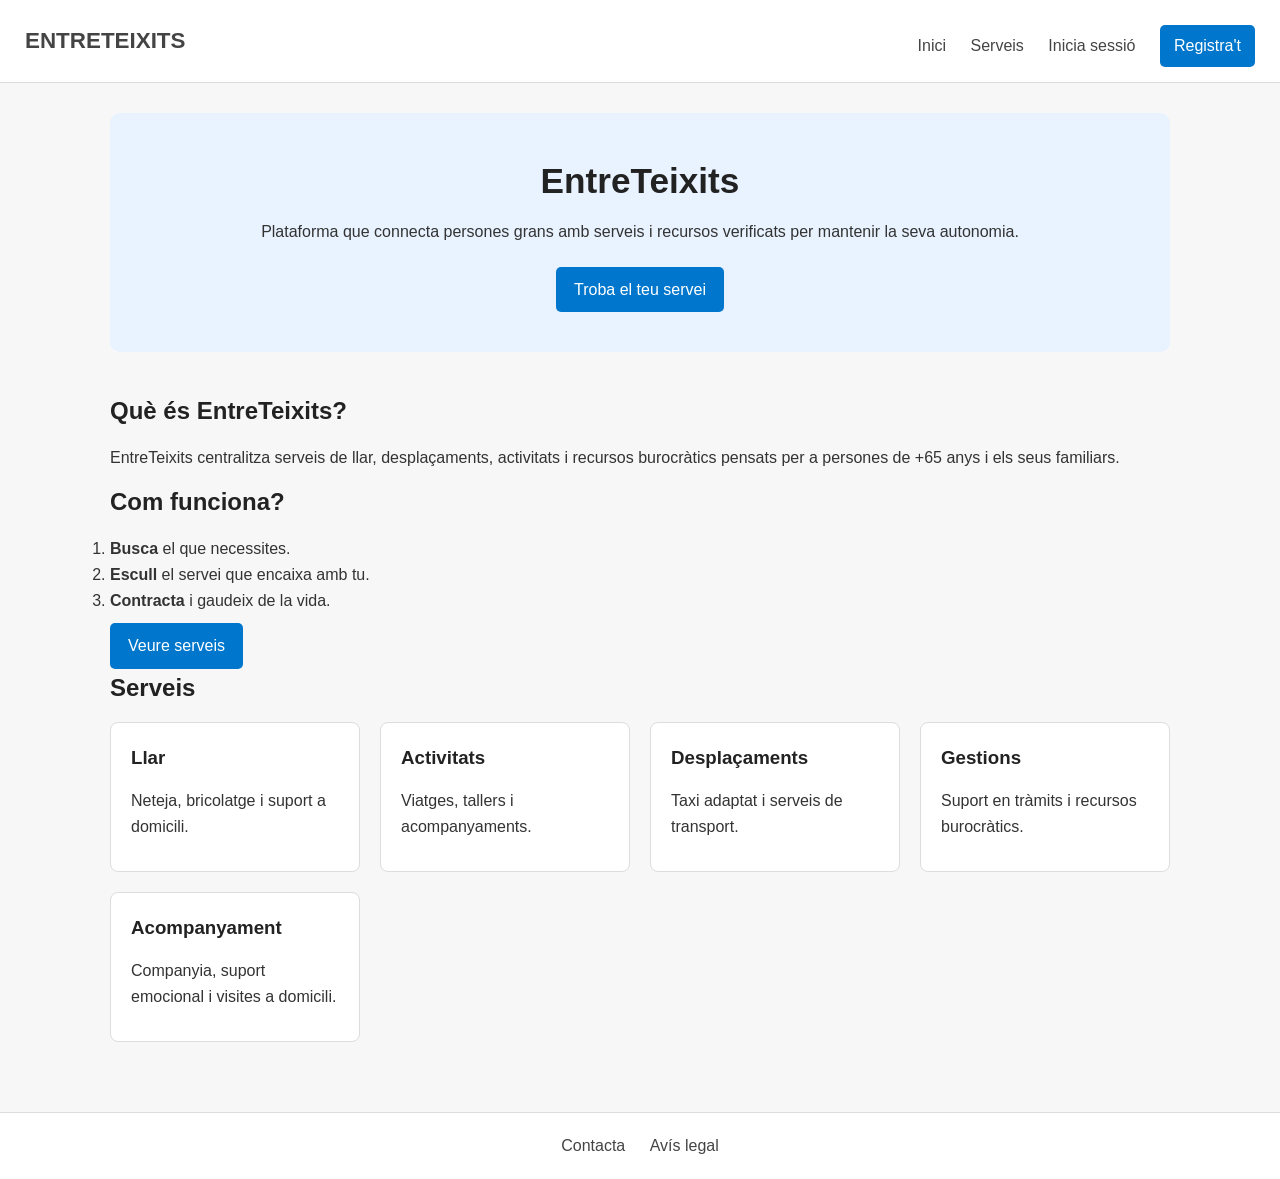
==== public/index.html @ d7b6ebcc "Inicial" ====
<!DOCTYPE html>
<html lang="ca">
<head>
  <meta charset="UTF-8">
  <title>EntreTeixits - Inici</title>
  <meta name="viewport" content="width=device-width, initial-scale=1">
  <link rel="stylesheet" href="../assets/css/style.css">
</head>
<body>
  <header>
    <div class="logo">ENTRETEIXITS</div>
<nav>
  <a href="index.html">Inici</a>
  <a href="serveis.html">Serveis</a>
  <span id="nav-auth">
    <a href="login.html">Inicia sessió</a>
    <a href="registre.html" class="btn">Registra't</a>
  </span>
</nav>

  </header>

  <main>
    <section class="hero">
      <h1>EntreTeixits</h1>
      <p>Plataforma que connecta persones grans amb serveis i recursos verificats per mantenir la seva autonomia.</p>
      <a href="serveis.html" class="btn">Troba el teu servei</a>
    </section>

    <section class="about">
      <h2>Què és EntreTeixits?</h2>
      <p>EntreTeixits centralitza serveis de llar, desplaçaments, activitats i recursos burocràtics pensats per a persones de +65 anys i els seus familiars.</p>
    </section>

    <section class="how-it-works">
      <h2>Com funciona?</h2>
      <ol>
        <li><strong>Busca</strong> el que necessites.</li>
        <li><strong>Escull</strong> el servei que encaixa amb tu.</li>
        <li><strong>Contracta</strong> i gaudeix de la vida.</li>
      </ol>
      <a href="serveis.html" class="btn">Veure serveis</a>
    </section>

    <section class="categories">
      <h2>Serveis</h2>
      <div class="grid">
        <a href="serveis.html?categoria=llar" class="category-link">
          <article>
            <h3>Llar</h3>
            <p>Neteja, bricolatge i suport a domicili.</p>
          </article>
        </a>
        <a href="serveis.html?categoria=activitats" class="category-link">
          <article>
            <h3>Activitats</h3>
            <p>Viatges, tallers i acompanyaments.</p>
          </article>
        </a>
        <a href="serveis.html?categoria=desplacaments" class="category-link">
          <article>
            <h3>Desplaçaments</h3>
            <p>Taxi adaptat i serveis de transport.</p>
          </article>
        </a>
        <a href="serveis.html?categoria=gestions" class="category-link">
          <article>
            <h3>Gestions</h3>
            <p>Suport en tràmits i recursos burocràtics.</p>
          </article>
        </a>
        <a href="serveis.html?categoria=acompanyament" class="category-link">
          <article>
            <h3>Acompanyament</h3>
            <p>Companyia, suport emocional i visites a domicili.</p>
          </article>
        </a>
      </div>
    </section>
  </main>

  <footer>
    <a href="#">Contacta</a>
    <a href="#">Avís legal</a>
  </footer>
  <script src="../scripts/js/estat-usuari.js"></script>

</body>
</html>
---- assets/css/style.css ----
/* ------------------------------
   RESET BÀSIC
--------------------------------*/
* {
  margin: 0;
  padding: 0;
  box-sizing: border-box;
}

body {
  font-family: Arial, sans-serif;
  background: #f7f7f7;
  color: #333;
  line-height: 1.6;
}

/* ------------------------------
   ENCAPÇALAMENT
--------------------------------*/
header {
  background: #ffffff;
  border-bottom: 1px solid #ddd;
  padding: 15px 25px;
  display: flex;
  justify-content: space-between;
  align-items: center;
}

.logo {
  font-weight: bold;
  font-size: 1.4rem;
  color: #444;
}

nav a {
  margin-left: 20px;
  text-decoration: none;
  color: #444;
  font-weight: 500;
}

nav a.active {
  color: #0077cc;
}

nav .btn {
  padding: 8px 14px;
  background: #0077cc;
  color: white;
  border-radius: 5px;
}

nav .btn:hover {
  background: #005fa3;
}

/* ------------------------------
   BOTONS
--------------------------------*/
.btn {
  display: inline-block;
  padding: 10px 18px;
  background: #0077cc;
  color: white;
  border-radius: 5px;
  text-decoration: none;
  margin-top: 10px;
}

.btn-primary {
  background: #005fa3;
}

.btn:hover {
  opacity: 0.9;
}

/* ------------------------------
   SECCIONS GENERALS
--------------------------------*/
main {
  padding: 30px 20px;
  max-width: 1100px;
  margin: auto;
}

h1, h2, h3 {
  margin-bottom: 15px;
  color: #222;
}

p {
  margin-bottom: 12px;
}

/* ------------------------------
   HERO (PORTADA)
--------------------------------*/
.hero {
  background: #e8f3ff;
  padding: 40px;
  border-radius: 10px;
  text-align: center;
  margin-bottom: 40px;
}

.hero h1 {
  font-size: 2.2rem;
  margin-bottom: 10px;
}

/* ------------------------------
   GRID DE CATEGORIES
--------------------------------*/
.categories .grid {
  display: grid;
  grid-template-columns: repeat(auto-fit, minmax(220px, 1fr));
  gap: 20px;
}

.category-link {
  text-decoration: none;
  color: inherit;
  display: block;
}

.category-link article {
  background: white;
  padding: 20px;
  border-radius: 8px;
  border: 1px solid #ddd;
  transition: box-shadow 0.2s, border-color 0.2s;
  cursor: pointer;
}

.category-link:hover article {
  box-shadow: 0 4px 12px rgba(0, 119, 204, 0.15);
  border-color: #0077cc;
}

.categories article {
  background: white;
  padding: 20px;
  border-radius: 8px;
  border: 1px solid #ddd;
}

/* ------------------------------
   CODI POSTAL
--------------------------------*/
.cp-form {
  display: flex;
  gap: 10px;
  margin-top: 10px;
  flex-wrap: wrap;
}

.cp-form input {
  width: 120px;
  padding: 9px 12px;
  border: 1px solid #bbb;
  border-radius: 5px;
  font-size: 1rem;
}

.cp-info {
  background: #e8f3ff;
  padding: 10px 15px;
  border-radius: 6px;
  margin-top: 10px;
  display: inline-block;
}

.error-msg {
  color: #cc0000;
  font-size: 0.85rem;
  display: block;
  margin-top: 5px;
}

/* ------------------------------
   FILTRES I BOTONS DE CATEGORIA
--------------------------------*/
.categories-nav {
  display: flex;
  gap: 10px;
  flex-wrap: wrap;
  margin-top: 15px;
}

.categories-nav button {
  padding: 9px 18px;
  border: 1px solid #ddd;
  border-radius: 5px;
  background: white;
  color: #444;
  cursor: pointer;
  font-size: 0.95rem;
  transition: background 0.2s, color 0.2s, border-color 0.2s;
}

.categories-nav button:hover,
.categories-nav button.active {
  background: #0077cc;
  color: white;
  border-color: #0077cc;
}

/* ------------------------------
   LLISTAT DE SERVEIS
--------------------------------*/
.service-card {
  background: white;
  padding: 20px;
  border-radius: 8px;
  border: 1px solid #ddd;
  margin-bottom: 20px;
}

.service-card .price {
  font-weight: bold;
  margin-top: 10px;
}

.service-card .adreca {
  color: #666;
  font-size: 0.9rem;
}

.service-card .valoracio {
  color: #f5a623;
  font-weight: bold;
}

.service-card .telefon a {
  color: #0077cc;
  text-decoration: none;
}

.missatge-buit,
.error {
  color: #888;
  font-style: italic;
}

/* ------------------------------
   DETALL DEL SERVEI
--------------------------------*/
.service-detail {
  background: white;
  padding: 30px;
  border-radius: 10px;
  border: 1px solid #ddd;
}

.service-detail .verified {
  color: green;
  font-weight: bold;
}

.reviews li {
  margin-bottom: 8px;
}

/* ------------------------------
   FORMULARIS (login, registre, contacte, usuari)
--------------------------------*/
.auth-form,
.contact-form,
.user-profile {
  background: white;
  padding: 30px;
  border-radius: 10px;
  border: 1px solid #ddd;
  max-width: 600px;
  margin: auto;
}

form label {
  display: block;
  margin-top: 15px;
  font-weight: bold;
}

form input,
form select,
form textarea {
  width: 100%;
  padding: 10px;
  margin-top: 5px;
  border-radius: 5px;
  border: 1px solid #bbb;
}

fieldset {
  margin-top: 20px;
  padding: 15px;
  border: 1px solid #ccc;
}

fieldset legend {
  font-weight: bold;
}

/* ------------------------------
   FOOTER
--------------------------------*/
footer {
  margin-top: 40px;
  padding: 20px;
  text-align: center;
  background: #ffffff;
  border-top: 1px solid #ddd;
}

footer a {
  margin: 0 10px;
  text-decoration: none;
  color: #444;
}

/* ------------------------------
   RESPONSIVE
--------------------------------*/
@media (max-width: 768px) {
  header {
    flex-direction: column;
    text-align: center;
  }

  nav a {
    margin: 10px;
  }
}

.slider-container {
  display: flex;
  align-items: center;
  gap: 15px;
  margin-top: 5px;
}

.slider-container input[type="range"] {
  flex: 1;
  border: none;
  padding: 0;
}

.slider-container span {
  min-width: 40px;
  text-align: right;
  font-weight: bold;
}

.btn-secondary {
  background: #888;
  margin-left: 10px;
}

/* ------------------------------
   FITXA DE SERVEI
--------------------------------*/
.fitxa-foto-gran {
  width: 100%;
  max-height: 300px;
  object-fit: cover;
  border-radius: 8px;
  margin-bottom: 20px;
}

.fitxa-header {
  display: flex;
  justify-content: space-between;
  align-items: flex-start;
  margin-bottom: 20px;
}

.fitxa-cat-badge {
  display: inline-block;
  background: #e8f3ff;
  color: #0077cc;
  padding: 3px 10px;
  border-radius: 20px;
  font-size: 0.85rem;
  margin-top: 5px;
}

.fitxa-info {
  margin-bottom: 25px;
}

.horari {
  font-size: 0.9rem;
  color: #555;
}

.btn-favorit {
  background: none;
  border: 2px solid #ddd;
  border-radius: 50%;
  width: 44px;
  height: 44px;
  font-size: 1.4rem;
  cursor: pointer;
  line-height: 1;
  transition: border-color 0.2s, color 0.2s;
  flex-shrink: 0;
}

.btn-favorit.actiu {
  border-color: #f5a623;
  color: #f5a623;
}

.seccio-contacte {
  margin-top: 30px;
  padding-top: 20px;
  border-top: 1px solid #ddd;
}

.missatge-ok {
  color: green;
  margin-top: 10px;
}

/* ------------------------------
   FAVORITS AL PERFIL
--------------------------------*/
.favorit-item {
  display: flex;
  justify-content: space-between;
  align-items: center;
  padding: 12px 0;
  border-bottom: 1px solid #eee;
}

.btn-treure-favorit {
  background: none;
  border: 1px solid #ddd;
  border-radius: 4px;
  padding: 4px 8px;
  cursor: pointer;
  color: #888;
  font-size: 0.85rem;
  flex-shrink: 0;
}

.btn-treure-favorit:hover {
  border-color: #cc0000;
  color: #cc0000;
}

/* ------------------------------
   CONTACTES
--------------------------------*/
.missatge-contacte-resum {
  font-style: italic;
  color: #555;
  margin: 8px 0 4px;
}

.data-contacte {
  font-size: 0.85rem;
  color: #999;
}

.card-actions {
  margin-top: 12px;
  display: flex;
  gap: 10px;
  flex-wrap: wrap;
}

.card-foto {
  width: 100%;
  height: 180px;
  object-fit: cover;
  border-radius: 6px 6px 0 0;
  display: block;
  margin: -20px -20px 15px -20px;
  width: calc(100% + 40px);
}

.card-cos {
  flex: 1;
}

.card-descripcio {
  font-size: 0.9rem;
  color: #555;
  margin-bottom: 8px;
  display: -webkit-box;
  -webkit-line-clamp: 2;
  -webkit-box-orient: vertical;
  overflow: hidden;
}
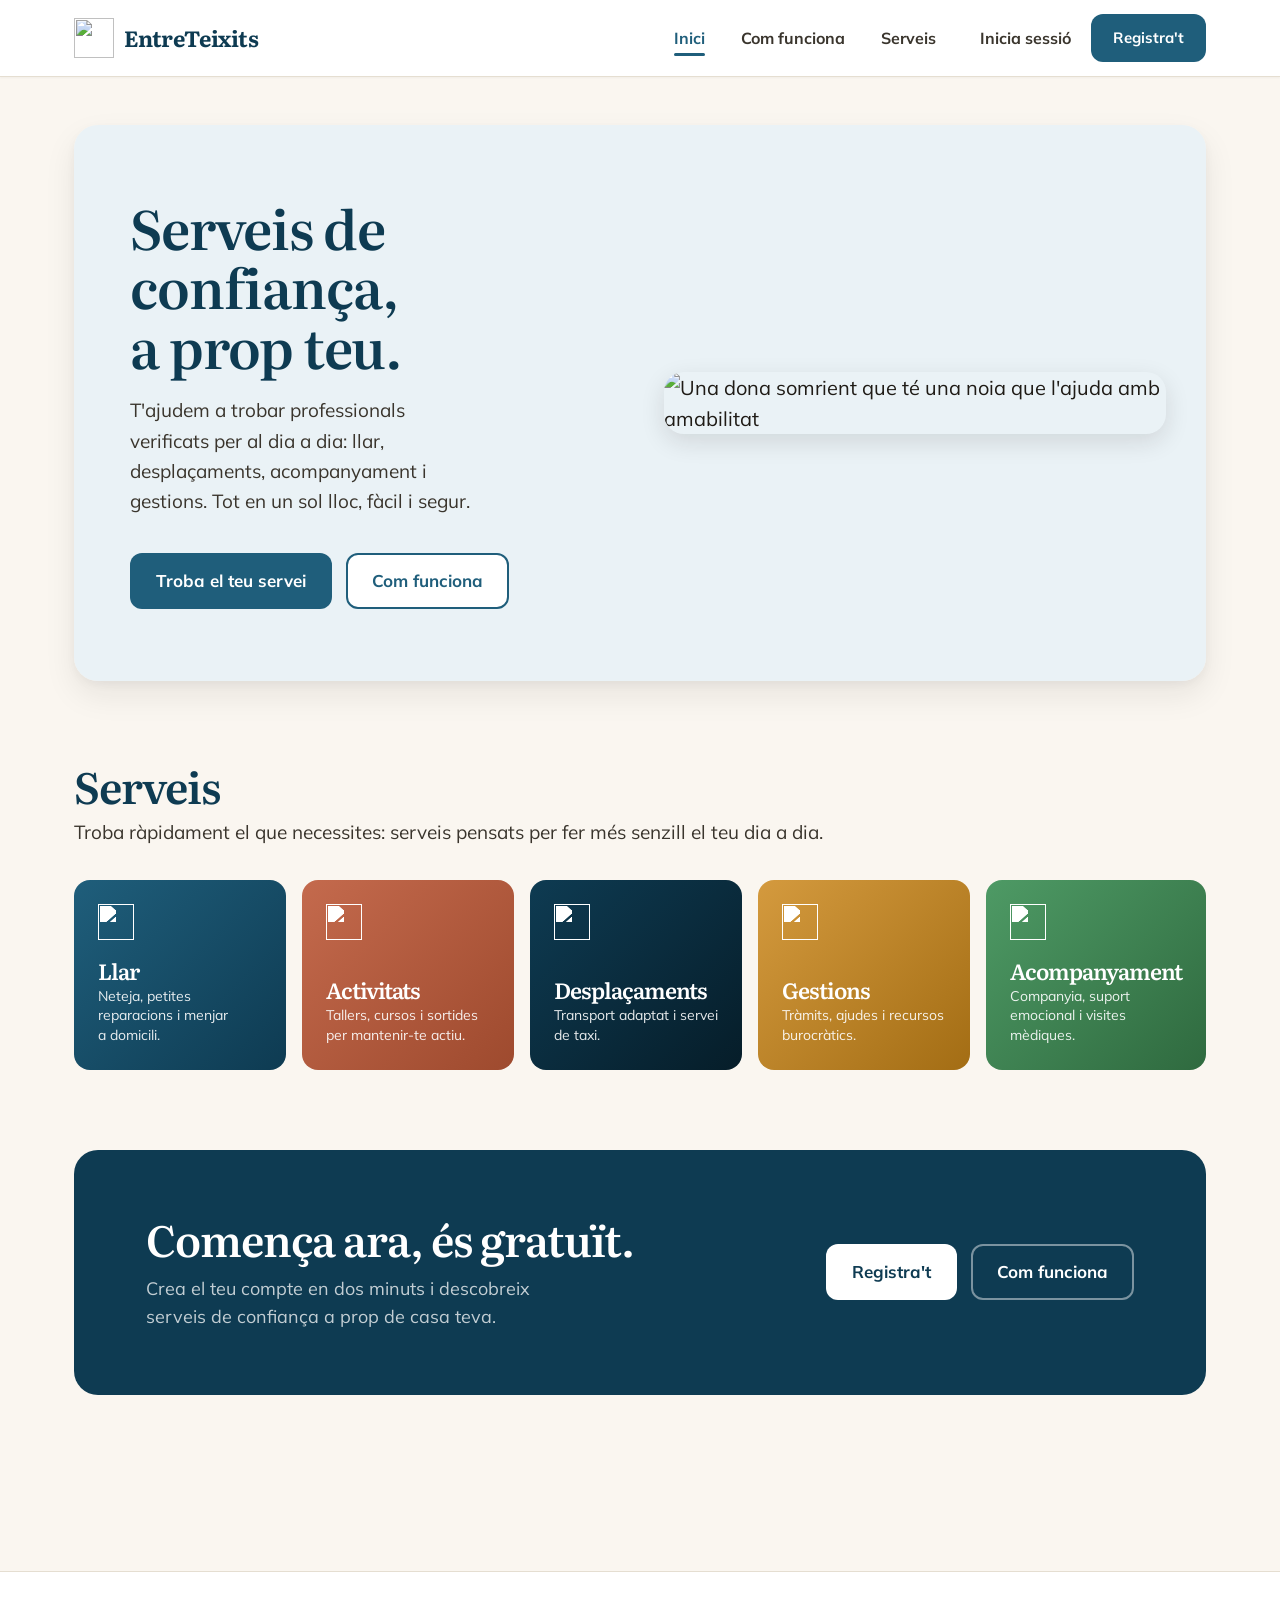
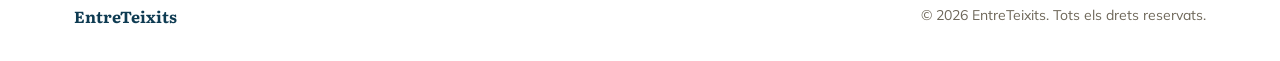
==== commit 2c9cff97: "Serveis+Disseny" ====
--- a/public/index.html
+++ b/public/index.html
@@ -2,88 +2,129 @@
 <html lang="ca">
 <head>
   <meta charset="UTF-8">
-  <title>EntreTeixits - Inici</title>
   <meta name="viewport" content="width=device-width, initial-scale=1">
+  <title>EntreTeixits — Serveis de confiança per a la gent gran</title>
   <link rel="stylesheet" href="../assets/css/style.css">
-</head>
+  </head>
+
 <body>
+  <!--Capçalera i part fixa en totes les pàgines-->
   <header>
-    <div class="logo">ENTRETEIXITS</div>
-<nav>
-  <a href="index.html">Inici</a>
-  <a href="serveis.html">Serveis</a>
-  <span id="nav-auth">
-    <a href="login.html">Inicia sessió</a>
-    <a href="registre.html" class="btn">Registra't</a>
-  </span>
-</nav>
-
+    <div class="navbar">
+      <a href="index.html" class="logo" alt="EntreTeixits — Inici">
+        <img src="../assets/img/logo-mark.svg" alt="" width="40" height="40">
+        <span class="logo-word">EntreTeixits</span>
+      </a>
+      <!--Menú que només s'activa en mobile-->
+      <a href="login.html" class="nav-login-mobile">Inicia sessió</a>
+      <input type="checkbox" id="nav-toggle" class="nav-toggle">
+      <label for="nav-toggle" class="hamburger">
+        <span></span>
+        <span></span>
+        <span></span>
+      </label>
+      <!--Menú desktop-->
+      <nav id="main-nav">
+        <a href="index.html" class="active">Inici</a>
+        <a href="funcionament.html">Com funciona</a>
+        <a href="serveis.html">Serveis</a>
+        <span id="nav-auth">
+          <a href="login.html" class="nav-sessio">Inicia sessió</a>
+          <a href="registre.html" class="btn">Registra't</a>
+        </span>
+      </nav>
+    </div>
   </header>
-
+  <!--La pàgina d'Inici està dividida en 3 blocs i ho marquem en seccions-->
   <main>
-    <section class="hero">
-      <h1>EntreTeixits</h1>
-      <p>Plataforma que connecta persones grans amb serveis i recursos verificats per mantenir la seva autonomia.</p>
-      <a href="serveis.html" class="btn">Troba el teu servei</a>
+    <!--Secció de la presentació d'Entreteixits-->
+    <section class="hero-landing">
+      <div class="hero-text">
+        <h1 id="hero-heading">Serveis de confiança,<br>a prop teu.</h1>
+        <p>T'ajudem a trobar professionals verificats per al dia a dia: llar, desplaçaments, acompanyament i gestions. Tot en un sol lloc, fàcil i segur.</p>
+        <div class="hero-actions">
+          <a href="serveis.html" class="btn btn-primary">Troba el teu servei</a>
+          <a href="funcionament.html" class="btn btn-secondary">Com funciona</a>
+        </div>
+      </div>
+      <div class="hero-img">
+        <img src="../assets/img/hero-gent-gran.png"
+             alt="Una dona somrient que té una noia que l'ajuda amb amabilitat">
+      </div>
     </section>
-
-    <section class="about">
-      <h2>Què és EntreTeixits?</h2>
-      <p>EntreTeixits centralitza serveis de llar, desplaçaments, activitats i recursos burocràtics pensats per a persones de +65 anys i els seus familiars.</p>
+    <!--Secció de la grupació de serveis-->
+    <section class="home-serveis">
+      <h2 id="serveis-heading">Serveis</h2>
+      <p class="section-intro">Troba ràpidament el que necessites: serveis pensats per fer més senzill el teu dia a dia.</p>
+      <div class="serveis-grid">
+        <a href="serveis.html?categoria=llar" class="category-link" alt="Servei de la llar: Neteja, petites reparacions i menjar a domicili">
+          <div class="categoria-tile cat-llar">
+            <img src="../assets/img/home.svg" height="36" width="36" alt="" class="icone-blanc">
+            <div>
+              <h3>Llar</h3>
+              <p>Neteja, petites reparacions i menjar a domicili.</p>
+            </div>
+          </div>
+        </a>
+        <a href="serveis.html?categoria=activitats" class="category-link" alt="Servei d'activitats:Tallers, cursos i sortides per mantenir-te actiu">
+          <div class="categoria-tile cat-activitats">
+            <img src="../assets/img/star.svg" height="36" width="36" alt="" class="icone-blanc">
+            <div>
+              <h3>Activitats</h3>
+              <p>Tallers, cursos i sortides per mantenir-te actiu.</p>
+            </div>
+          </div>
+        </a>
+        <a href="serveis.html?categoria=desplacaments" class="category-link" alt="Servei de desplaçaments:Transport adaptat i servei de taxi">
+          <div class="categoria-tile cat-desplacaments">
+            <img src="../assets/img/car.svg" height="36" width="36" alt="" class="icone-blanc">
+            <div>
+              <h3>Desplaçaments</h3>
+              <p>Transport adaptat i servei de taxi.</p>
+            </div>
+          </div>
+        </a>
+        <a href="serveis.html?categoria=gestions" class="category-link" alt="Servei de gestions:Tràmits, ajudes i recursos burocràtics">
+          <div class="categoria-tile cat-gestions">
+            <img src="../assets/img/file-text.svg" height="36" width="36" alt="" class="icone-blanc">
+            <div>
+              <h3>Gestions</h3>
+              <p>Tràmits, ajudes i recursos burocràtics.</p>
+            </div>
+          </div>
+        </a>
+        <a href="serveis.html?categoria=acompanyament" class="category-link" alt="Servei d'Acompanyament:Companyia, suport emocional i visites mèdiques">
+          <div class="categoria-tile cat-acompanyament">
+            <img src="../assets/img/users.svg" height="36" width="36" alt="" class="icone-blanc">
+            <div>
+              <h3>Acompanyament</h3>
+              <p>Companyia, suport emocional i visites mèdiques.</p>
+            </div>
+          </div>
+        </a>
+      </div>
     </section>
-
-    <section class="how-it-works">
-      <h2>Com funciona?</h2>
-      <ol>
-        <li><strong>Busca</strong> el que necessites.</li>
-        <li><strong>Escull</strong> el servei que encaixa amb tu.</li>
-        <li><strong>Contracta</strong> i gaudeix de la vida.</li>
-      </ol>
-      <a href="serveis.html" class="btn">Veure serveis</a>
-    </section>
-
-    <section class="categories">
-      <h2>Serveis</h2>
-      <div class="grid">
-        <a href="serveis.html?categoria=llar" class="category-link">
-          <article>
-            <h3>Llar</h3>
-            <p>Neteja, bricolatge i suport a domicili.</p>
-          </article>
-        </a>
-        <a href="serveis.html?categoria=activitats" class="category-link">
-          <article>
-            <h3>Activitats</h3>
-            <p>Viatges, tallers i acompanyaments.</p>
-          </article>
-        </a>
-        <a href="serveis.html?categoria=desplacaments" class="category-link">
-          <article>
-            <h3>Desplaçaments</h3>
-            <p>Taxi adaptat i serveis de transport.</p>
-          </article>
-        </a>
-        <a href="serveis.html?categoria=gestions" class="category-link">
-          <article>
-            <h3>Gestions</h3>
-            <p>Suport en tràmits i recursos burocràtics.</p>
-          </article>
-        </a>
-        <a href="serveis.html?categoria=acompanyament" class="category-link">
-          <article>
-            <h3>Acompanyament</h3>
-            <p>Companyia, suport emocional i visites a domicili.</p>
-          </article>
-        </a>
+    <!-- Tancament -->
+    <section class="cta-band">
+      <div class="cta-band-text">
+        <h2 id="cta-heading">Comença ara, és gratuït.</h2>
+        <p>Crea el teu compte en dos minuts i descobreix serveis de confiança a prop de casa teva.</p>
+      </div>
+      <div class="cta-band-actions">
+        <a href="registre.html" class="btn btn-white">Registra't</a>
+        <a href="funcionament.html" class="btn btn-outline-white">Com funciona</a>
       </div>
     </section>
   </main>
 
+<!--Footer. Part fixa-->
   <footer>
-    <a href="#">Contacta</a>
-    <a href="#">Avís legal</a>
+    <div class="footer-inner">
+      <span class="footer-brand">EntreTeixits</span>
+      <span class="footer-copy">© 2026 EntreTeixits. Tots els drets reservats.</span>
+    </div>
   </footer>
+</body>
+
   <script src="../scripts/js/estat-usuari.js"></script>
-
-</body>
 </html>
--- a/assets/css/style.css
+++ b/assets/css/style.css
@@ -1,496 +1,3670 @@
-/* ------------------------------
-   RESET BÀSIC
---------------------------------*/
-* {
+/* ============================================================
+   EntreTeixits — style.css
+   Components globals + estils de cada pàgina
+   WCAG AA · Mulish + Literata · 18px base · 48px touch targets
+   ============================================================ */
+
+@import url("https://fonts.googleapis.com/css2?family=DM+Sans:wght@400;500;600;700&family=Mulish:ital,wght@0,400;0,500;0,600;0,700;0,800;1,400;1,600&family=Literata:ital,opsz,wght@0,7..72,400;0,7..72,500;0,7..72,600;0,7..72,700;1,7..72,400&family=Playfair+Display:wght@400;700&display=swap");
+
+/* ─────────────────────────────────────────────────────────
+   1. RESET + BASE
+───────────────────────────────────────────────────────── */
+*,
+*::before,
+*::after {
+  box-sizing: border-box;
   margin: 0;
   padding: 0;
-  box-sizing: border-box;
+}
+
+[hidden] { display: none !important; }
+
+html {
+  background: #FAF6F0;
+  color: #1F1B16;
+  font-family: "Mulish", system-ui, -apple-system, "Segoe UI", sans-serif;
+  font-size: 18px;
+  line-height: 1.55;
+  -webkit-font-smoothing: antialiased;
+  text-rendering: optimizeLegibility;
+  scroll-behavior: smooth;
 }
 
 body {
-  font-family: Arial, sans-serif;
-  background: #f7f7f7;
-  color: #333;
-  line-height: 1.6;
-}
-
-/* ------------------------------
-   ENCAPÇALAMENT
---------------------------------*/
+  font-size: 20px;
+}
+
+h1,
+h2,
+h3,
+h4,
+h5 {
+  font-family: "Literata", "Source Serif Pro", Georgia, serif;
+  font-weight: 600;
+  line-height: 1.15;
+  letter-spacing: -1px;
+  color: #1F1B16;
+  text-wrap: balance;
+  margin: 0 0 16px;
+}
+
+h1 {
+  font-size: 54px;
+}
+
+h2 {
+  font-size: 43px;
+}
+
+h3 {
+  font-size: 34px;
+  font-weight: 600;
+}
+
+h4 {
+  font-size: 27px;
+}
+
+h5 {
+  font-size: 23px;
+  font-family: "Mulish", system-ui, -apple-system, "Segoe UI", sans-serif;
+  font-weight: 700;
+}
+
+p {
+  margin: 0 0 16px;
+  text-wrap: pretty;
+}
+
+a {
+  color: #1F5E7B;
+  text-decoration-thickness: 2px;
+  text-underline-offset: 3px;
+  transition: color 140ms cubic-bezier(.2,.8,.2,1);
+}
+
+a:hover {
+  color: #0E3B52;
+}
+
+:focus-visible {
+  outline: 3px solid #C46A4D;
+  outline-offset: 3px;
+  border-radius: 4px;
+}
+
+::selection {
+  background: #ECC3B2;
+  color: #1F1B16;
+}
+
+img,
+svg {
+  display: block;
+}
+
+ol,
+ul {
+  list-style: none;
+}
+
+@media (prefers-reduced-motion: reduce) {
+  *,
+  *::before,
+  *::after {
+    animation-duration: .001ms !important;
+    transition-duration: .001ms !important;
+  }
+}
+
+/* ─────────────────────────────────────────────────────────
+   2. HEADER
+───────────────────────────────────────────────────────── */
 header {
-  background: #ffffff;
-  border-bottom: 1px solid #ddd;
-  padding: 15px 25px;
-  display: flex;
+  position: sticky;
+  top: 0;
+  z-index: 100;
+  background: #FFFFFF;
+  border-bottom: 1px solid #E5DED1;
+  box-shadow: 0 1px 2px rgba(31,27,22,.04);
+}
+
+.navbar, .header-inner {
+  max-width: 1180px;
+  margin: 0 auto;
+  display: flex;
+  align-items: center;
   justify-content: space-between;
-  align-items: center;
+  padding: 14px 24px;
+  gap: 24px;
 }
 
 .logo {
-  font-weight: bold;
-  font-size: 1.4rem;
-  color: #444;
+  display: flex;
+  align-items: center;
+  gap: 10px;
+  text-decoration: none;
+  color: #1F1B16;
+  flex-shrink: 0;
+}
+
+.logo img {
+  width: 40px;
+  height: 40px;
+}
+
+.logo-word {
+  font-family: "Literata", "Source Serif Pro", Georgia, serif;
+  font-size: 22px;
+  font-weight: 700;
+  letter-spacing: -0.2px;
+  color: #0E3B52;
+}
+
+nav {
+  display: flex;
+  align-items: center;
+  gap: 4px;
 }
 
 nav a {
-  margin-left: 20px;
+  display: inline-flex;
+  align-items: center;
+  height: 48px;
+  padding: 0 16px;
+  font-size: 16px;
+  font-weight: 700;
+  color: #3A352D;
   text-decoration: none;
-  color: #444;
-  font-weight: 500;
+  border-radius: 12px;
+  transition: background 140ms, color 140ms;
+}
+
+nav a:hover {
+  background: #F2EDE4;
+  color: #1F1B16;
 }
 
 nav a.active {
-  color: #0077cc;
+  color: #1F5E7B;
+  position: relative;
+}
+
+nav a.active::after {
+  content: "";
+  position: absolute;
+  bottom: 6px;
+  left: 16px;
+  right: 16px;
+  height: 3px;
+  background: #1F5E7B;
+  border-radius: 2px;
+}
+
+#nav-auth {
+  display: flex;
+  align-items: center;
+  gap: 4px;
+  margin-left: 8px;
 }
 
 nav .btn {
-  padding: 8px 14px;
-  background: #0077cc;
-  color: white;
-  border-radius: 5px;
+  background: #1F5E7B;
+  color: #fff !important;
+  border: 2px solid transparent;
+  border-radius: 12px;
+  height: 48px;
+  padding: 0 20px;
+  font-size: 15px;
+  font-weight: 700;
+  display: inline-flex;
+  align-items: center;
+  text-decoration: none;
+  cursor: pointer;
+  transition: background 220ms, box-shadow 220ms;
 }
 
 nav .btn:hover {
-  background: #005fa3;
-}
-
-/* ------------------------------
-   BOTONS
---------------------------------*/
+  background: #0E3B52;
+  box-shadow: 0 2px 6px rgba(31,27,22,.05), 0 1px 2px rgba(31,27,22,.04);
+}
+
+/* ─────────────────────────────────────────────────────────
+   3. BOTONS
+───────────────────────────────────────────────────────── */
 .btn {
-  display: inline-block;
-  padding: 10px 18px;
-  background: #0077cc;
-  color: white;
-  border-radius: 5px;
+  display: inline-flex;
+  align-items: center;
+  justify-content: center;
+  gap: 8px;
+  height: 56px;
+  padding: 0 24px;
+  font-family: "Mulish", system-ui, -apple-system, "Segoe UI", sans-serif;
+  font-size: 17px;
+  font-weight: 700;
+  border-radius: 12px;
+  border: 2px solid transparent;
+  cursor: pointer;
   text-decoration: none;
-  margin-top: 10px;
+  white-space: nowrap;
+  background: #1F5E7B;
+  color: #fff;
+  transition: background 220ms cubic-bezier(.2,.8,.2,1),
+              box-shadow 220ms cubic-bezier(.2,.8,.2,1),
+              color 220ms cubic-bezier(.2,.8,.2,1),
+              transform 140ms cubic-bezier(.2,.8,.2,1);
+}
+
+.btn:hover {
+  background: #0E3B52;
+  box-shadow: 0 8px 18px rgba(31,94,123,.3);
+  color: #fff;
+}
+
+.btn:active {
+  transform: scale(.98);
 }
 
 .btn-primary {
-  background: #005fa3;
-}
-
-.btn:hover {
-  opacity: 0.9;
-}
-
-/* ------------------------------
-   SECCIONS GENERALS
---------------------------------*/
+  background: #1F5E7B;
+  color: #fff;
+  border-color: transparent;
+}
+
+.btn-primary:hover {
+  background: #0E3B52;
+  color: #fff;
+}
+
+.btn-secondary {
+  background: #FFFFFF;
+  color: #1F5E7B;
+  border-color: #1F5E7B;
+}
+
+.btn-secondary:hover {
+  background: #EAF2F6;
+  box-shadow: none;
+}
+
+.btn-ghost {
+  background: transparent;
+  color: #1F5E7B;
+  border-color: transparent;
+}
+
+.btn-ghost:hover {
+  background: #F2EDE4;
+  box-shadow: none;
+}
+
+.btn-white {
+  background: #fff;
+  color: #0E3B52;
+  border-color: transparent;
+}
+
+.btn-white:hover {
+  background: #F2EDE4;
+  color: #0E3B52;
+  box-shadow: none;
+}
+
+.btn-outline-white {
+  background: transparent;
+  color: #fff;
+  border: 2px solid rgba(255,255,255,.45);
+}
+
+.btn-outline-white:hover {
+  background: rgba(255,255,255,.1);
+  border-color: rgba(255,255,255,.7);
+  color: #fff;
+  box-shadow: none;
+}
+
+button[type="submit"] {
+  display: flex;
+  align-items: center;
+  justify-content: center;
+  width: 100%;
+  height: 60px;
+  padding: 0 32px;
+  font-family: "Mulish", system-ui, -apple-system, "Segoe UI", sans-serif;
+  font-size: 18px;
+  font-weight: 700;
+  background: #1F5E7B;
+  color: #fff;
+  border: 2px solid transparent;
+  border-radius: 12px;
+  cursor: pointer;
+  transition: background 220ms, box-shadow 220ms, transform 140ms;
+}
+
+button[type="submit"]:hover {
+  background: #0E3B52;
+  box-shadow: 0 8px 18px rgba(31,94,123,.3);
+}
+
+button[type="submit"]:active {
+  transform: scale(.98);
+}
+
+/* ─────────────────────────────────────────────────────────
+   4. LAYOUT PRINCIPAL
+───────────────────────────────────────────────────────── */
 main {
-  padding: 30px 20px;
-  max-width: 1100px;
-  margin: auto;
-}
-
-h1, h2, h3 {
-  margin-bottom: 15px;
-  color: #222;
-}
-
-p {
+  max-width: 1180px;
+  margin: 0 auto;
+  padding: 48px 24px 80px;
+}
+
+/* ─────────────────────────────────────────────────────────
+   5. COMPONENTS GLOBALS
+───────────────────────────────────────────────────────── */
+
+/* Utilitat — lectors de pantalla */
+.sr-only {
+  position: absolute;
+  width: 1px;
+  height: 1px;
+  padding: 0;
+  margin: -1px;
+  overflow: hidden;
+  clip: rect(0, 0, 0, 0);
+  white-space: nowrap;
+  border: 0;
+}
+
+/* Back link */
+.back-link {
+  display: inline-flex;
+  align-items: center;
+  gap: 8px;
+  font-size: 16px;
+  font-weight: 700;
+  color: #6E6759;
+  text-decoration: none;
+  margin-bottom: 32px;
+  transition: color 140ms;
+}
+
+.back-link svg {
+  width: 18px;
+  height: 18px;
+  stroke: currentColor;
+  fill: none;
+  stroke-width: 2.5;
+  stroke-linecap: round;
+  stroke-linejoin: round;
+  transition: transform 140ms;
+}
+
+.back-link:hover {
+  color: #1F5E7B;
+}
+
+.back-link:hover svg {
+  transform: translateX(-3px);
+}
+
+/* Spinner */
+.spinner {
+  width: 22px;
+  height: 22px;
+  border: 3px solid #E5DED1;
+  border-top-color: #1F5E7B;
+  border-radius: 50%;
+  animation: spin .8s linear infinite;
+  flex-shrink: 0;
+}
+
+@keyframes spin {
+  to {
+    transform: rotate(360deg);
+  }
+}
+
+/* Loading states */
+.loading-state {
+  display: flex;
+  align-items: center;
+  gap: 12px;
+  padding: 32px 0;
+  font-size: 17px;
+  color: #6E6759;
+}
+
+#fitxa-loading {
+  display: flex;
+  align-items: center;
+  justify-content: center;
+  gap: 14px;
+  min-height: 300px;
+  font-size: 18px;
+  color: #6E6759;
+}
+
+#fitxa-loading .spinner {
+  width: 24px;
+  height: 24px;
+}
+
+#serveis-loading {
+  display: flex;
+  align-items: center;
+  gap: 12px;
+  padding: 24px 0;
+  font-size: 17px;
+  color: #6E6759;
+}
+
+/* Badges / pills */
+.fitxa-cat-badge,
+.pill {
+  display: inline-flex;
+  align-items: center;
+  gap: 6px;
+  padding: 5px 14px;
+  border-radius: 999px;
+  background: #EAF2F6;
+  color: #1F5E7B;
+  font-size: 13px;
+  font-weight: 700;
+}
+
+.pill-verd {
+  background: #E6F2EA;
+  color: #2F6A3F;
+}
+
+.pill-terr {
+  background: #FBEEE6;
+  color: #9E4A2E;
+}
+
+.pill-safra {
+  background: #FAEFD7;
+  color: #A36D14;
+}
+
+.pill-vermell {
+  background: #FBE7E3;
+  color: #A8261C;
+}
+
+/* Category dots */
+.interest-dot {
+  border-radius: 50%;
+  flex-shrink: 0;
+}
+
+.dot-llar {
+  background: #1F5E7B;
+}
+
+.dot-activitats {
+  background: #C46A4D;
+}
+
+.dot-desplacaments {
+  background: #0E3B52;
+}
+
+.dot-gestions {
+  background: #A36D14;
+}
+
+.dot-acompanyament {
+  background: #2F6A3F;
+}
+
+/* Status messages */
+.missatge-ok {
+  display: inline-flex;
+  align-items: center;
+  gap: 8px;
+  color: #2F6A3F;
+  font-weight: 700;
+  margin-top: 12px;
+}
+
+.missatge-buit {
+  color: #6E6759;
+  font-style: italic;
+  font-size: 17px;
+}
+
+.error-msg {
+  display: block;
+  margin-top: 6px;
+  font-size: 14px;
+  font-weight: 700;
+  color: #A8261C;
+}
+
+/* State boxes */
+.state-box {
+  background: #FFFFFF;
+  border: 1px solid #E5DED1;
+  border-radius: 16px;
+  padding: 64px 32px;
+  text-align: center;
+  box-shadow: 0 2px 6px rgba(31,27,22,.05), 0 1px 2px rgba(31,27,22,.04);
+}
+
+.state-box svg {
+  width: 56px;
+  height: 56px;
+  stroke: #C9C1B2;
+  fill: none;
+  stroke-width: 1.5;
+  stroke-linecap: round;
+  stroke-linejoin: round;
+  margin: 0 auto 20px;
+}
+
+.state-box p {
+  font-size: 18px;
+  color: #6E6759;
+  max-width: 324px;
+  margin: 0 auto 24px;
+  line-height: 1.55;
+}
+
+.empty-state {
+  text-align: center;
+  padding: 64px 24px;
+  background: #FFFFFF;
+  border: 1px solid #E5DED1;
+  border-radius: 16px;
+}
+
+.empty-state svg {
+  width: 56px;
+  height: 56px;
+  stroke: #C9C1B2;
+  fill: none;
+  stroke-width: 1.5;
+  stroke-linecap: round;
+  stroke-linejoin: round;
+  margin: 0 auto 20px;
+}
+
+.empty-state p {
+  font-size: 18px;
+  color: #6E6759;
+  margin: 0;
+}
+
+.empty-panel {
+  text-align: center;
+  padding: 48px 24px;
+}
+
+.empty-panel svg {
+  width: 52px;
+  height: 52px;
+  stroke: #C9C1B2;
+  fill: none;
+  stroke-width: 1.5;
+  stroke-linecap: round;
+  stroke-linejoin: round;
+  margin: 0 auto 16px;
+}
+
+.empty-panel p {
+  color: #6E6759;
+  font-size: 17px;
+  margin: 0 0 20px;
+}
+
+/* Toast */
+.toast {
+  position: fixed;
+  bottom: 28px;
+  left: 50%;
+  transform: translateX(-50%);
+  background: #2F6A3F;
+  color: #fff;
+  padding: 14px 28px;
+  border-radius: 999px;
+  box-shadow: 0 24px 48px rgba(31,27,22,.1), 0 8px 16px rgba(31,27,22,.06);
+  font-weight: 700;
+  font-size: 16px;
+  display: flex;
+  gap: 10px;
+  align-items: center;
+  z-index: 200;
+  animation: toastIn .3s cubic-bezier(.2,.8,.2,1);
+}
+
+@keyframes toastIn {
+  from {
+    opacity: 0;
+    transform: translate(-50%, 16px);
+  }
+}
+
+/* Page header */
+.page-header {
+  margin-bottom: 32px;
+  padding-bottom: 24px;
+  border-bottom: 1px solid #E5DED1;
+  display: flex;
+  align-items: flex-end;
+  justify-content: space-between;
+  gap: 16px;
+  flex-wrap: wrap;
+}
+
+.page-header h1 {
+  font-size: 43px;
+  color: #0E3B52;
+  margin: 0 0 4px;
+}
+
+.page-header p {
+  font-size: 17px;
+  color: #6E6759;
+  margin: 0;
+}
+
+/* Section helper */
+.section {
+  margin-bottom: 80px;
+}
+
+.section-header {
+  margin-bottom: 32px;
+}
+
+.section-header h2 {
+  color: #0E3B52;
+  margin-bottom: 8px;
+}
+
+.section-intro {
+  font-size: 19px;
+  color: #3A352D;
+  max-width: 1120px;
+  margin: 0;
+}
+
+/* CTA band */
+.cta-band {
+  background: #0E3B52;
+  border-radius: 24px;
+  padding: 64px 72px;
+  display: flex;
+  align-items: center;
+  justify-content: space-between;
+  gap: 48px;
+  flex-wrap: wrap;
+}
+
+.cta-band h2,
+.cta-band-text h2 {
+  color: #fff;
   margin-bottom: 12px;
 }
 
-/* ------------------------------
-   HERO (PORTADA)
---------------------------------*/
-.hero {
-  background: #e8f3ff;
-  padding: 40px;
-  border-radius: 10px;
+.cta-band p,
+.cta-band-text p {
+  color: rgba(255,255,255,.75);
+  font-size: 18px;
+  max-width: 432px;
+  margin: 0;
+}
+
+.cta-band-actions {
+  display: flex;
+  gap: 14px;
+  flex-shrink: 0;
+  flex-wrap: wrap;
+}
+
+/* ─────────────────────────────────────────────────────────
+   6. FORMULARIS
+───────────────────────────────────────────────────────── */
+.auth-wrap {
+  display: flex;
+  justify-content: center;
+  align-items: flex-start;
+}
+
+.auth-form {
+  background: #FFFFFF;
+  border: 1px solid #E5DED1;
+  border-radius: 16px;
+  padding: 44px 48px;
+  width: 100%;
+  max-width: 480px;
+  box-shadow: 0 6px 16px rgba(31,27,22,.06), 0 2px 4px rgba(31,27,22,.04);
+}
+
+.auth-form h1 {
+  font-size: 43px;
+  margin-bottom: 8px;
+}
+
+.auth-sub {
+  color: #6E6759;
+  font-size: 17px;
+  margin-bottom: 32px;
+  line-height: 1.5;
+}
+
+.auth-form p.small {
+  font-size: 17px;
   text-align: center;
-  margin-bottom: 40px;
-}
-
-.hero h1 {
-  font-size: 2.2rem;
-  margin-bottom: 10px;
-}
-
-/* ------------------------------
-   GRID DE CATEGORIES
---------------------------------*/
-.categories .grid {
-  display: grid;
-  grid-template-columns: repeat(auto-fit, minmax(220px, 1fr));
-  gap: 20px;
-}
-
-.category-link {
-  text-decoration: none;
-  color: inherit;
-  display: block;
-}
-
-.category-link article {
-  background: white;
-  padding: 20px;
-  border-radius: 8px;
-  border: 1px solid #ddd;
-  transition: box-shadow 0.2s, border-color 0.2s;
-  cursor: pointer;
-}
-
-.category-link:hover article {
-  box-shadow: 0 4px 12px rgba(0, 119, 204, 0.15);
-  border-color: #0077cc;
-}
-
-.categories article {
-  background: white;
-  padding: 20px;
-  border-radius: 8px;
-  border: 1px solid #ddd;
-}
-
-/* ------------------------------
-   CODI POSTAL
---------------------------------*/
-.cp-form {
-  display: flex;
-  gap: 10px;
-  margin-top: 10px;
-  flex-wrap: wrap;
-}
-
-.cp-form input {
-  width: 120px;
-  padding: 9px 12px;
-  border: 1px solid #bbb;
-  border-radius: 5px;
-  font-size: 1rem;
-}
-
-.cp-info {
-  background: #e8f3ff;
-  padding: 10px 15px;
-  border-radius: 6px;
-  margin-top: 10px;
-  display: inline-block;
-}
-
-.error-msg {
-  color: #cc0000;
-  font-size: 0.85rem;
-  display: block;
-  margin-top: 5px;
-}
-
-/* ------------------------------
-   FILTRES I BOTONS DE CATEGORIA
---------------------------------*/
-.categories-nav {
-  display: flex;
-  gap: 10px;
-  flex-wrap: wrap;
-  margin-top: 15px;
-}
-
-.categories-nav button {
-  padding: 9px 18px;
-  border: 1px solid #ddd;
-  border-radius: 5px;
-  background: white;
-  color: #444;
-  cursor: pointer;
-  font-size: 0.95rem;
-  transition: background 0.2s, color 0.2s, border-color 0.2s;
-}
-
-.categories-nav button:hover,
-.categories-nav button.active {
-  background: #0077cc;
-  color: white;
-  border-color: #0077cc;
-}
-
-/* ------------------------------
-   LLISTAT DE SERVEIS
---------------------------------*/
-.service-card {
-  background: white;
-  padding: 20px;
-  border-radius: 8px;
-  border: 1px solid #ddd;
-  margin-bottom: 20px;
-}
-
-.service-card .price {
-  font-weight: bold;
-  margin-top: 10px;
-}
-
-.service-card .adreca {
-  color: #666;
-  font-size: 0.9rem;
-}
-
-.service-card .valoracio {
-  color: #f5a623;
-  font-weight: bold;
-}
-
-.service-card .telefon a {
-  color: #0077cc;
-  text-decoration: none;
-}
-
-.missatge-buit,
-.error {
-  color: #888;
-  font-style: italic;
-}
-
-/* ------------------------------
-   DETALL DEL SERVEI
---------------------------------*/
-.service-detail {
-  background: white;
-  padding: 30px;
-  border-radius: 10px;
-  border: 1px solid #ddd;
-}
-
-.service-detail .verified {
-  color: green;
-  font-weight: bold;
-}
-
-.reviews li {
-  margin-bottom: 8px;
-}
-
-/* ------------------------------
-   FORMULARIS (login, registre, contacte, usuari)
---------------------------------*/
-.auth-form,
-.contact-form,
-.user-profile {
-  background: white;
-  padding: 30px;
-  border-radius: 10px;
-  border: 1px solid #ddd;
-  max-width: 600px;
-  margin: auto;
-}
-
+  margin-top: 24px;
+  color: #6E6759;
+}
+
+.auth-form p.small a {
+  font-weight: 700;
+}
+
+/* Step bar */
+.step-bar {
+  display: flex;
+  gap: 8px;
+  margin-bottom: 28px;
+}
+
+.step-dot {
+  flex: 1;
+  height: 6px;
+  border-radius: 3px;
+  background: #E5DED1;
+  transition: background 220ms;
+}
+
+.step-dot.active {
+  background: #1F5E7B;
+}
+
+/* Camps de formulari */
 form label {
   display: block;
-  margin-top: 15px;
-  font-weight: bold;
-}
-
-form input,
+  margin-bottom: 6px;
+  font-weight: 700;
+  font-size: 16px;
+  color: #1F1B16;
+}
+
+form input[type="text"],
+form input[type="email"],
+form input[type="password"],
 form select,
 form textarea {
   width: 100%;
-  padding: 10px;
+  height: 56px;
+  padding: 0 16px;
+  font-family: "Mulish", system-ui, -apple-system, "Segoe UI", sans-serif;
+  font-size: 18px;
+  color: #1F1B16;
+  background: #FFFFFF;
+  border: 2px solid #E5DED1;
+  border-radius: 12px;
+  outline: none;
+  transition: border-color 140ms cubic-bezier(.2,.8,.2,1), box-shadow 140ms cubic-bezier(.2,.8,.2,1);
+}
+
+form textarea {
+  height: auto;
+  padding: 14px 16px;
+  min-height: 120px;
+  resize: vertical;
+  line-height: 1.55;
+}
+
+form input:focus,
+form select:focus,
+form textarea:focus {
+  border-color: #1F5E7B;
+  box-shadow: 0 0 0 4px rgba(31,94,123,.18);
+}
+
+form input:disabled,
+form input[readonly] {
+  background: #F2EDE4;
+  color: #6E6759;
+  cursor: not-allowed;
+}
+
+form input[type="checkbox"] {
+  width: 22px;
+  height: 22px;
+  accent-color: #1F5E7B;
+  flex-shrink: 0;
+}
+
+.field-group {
+  margin-bottom: 20px;
+}
+
+.field-group label {
+  display: block;
+  margin-bottom: 6px;
+  font-weight: 700;
+  font-size: 15px;
+  color: #1F1B16;
+}
+
+.field-group input,
+.field-group select,
+.field-group textarea {
+  width: 100%;
+  height: 56px;
+  padding: 0 16px;
+  font-family: "Mulish", system-ui, -apple-system, "Segoe UI", sans-serif;
+  font-size: 17px;
+  color: #1F1B16;
+  background: #FFFFFF;
+  border: 2px solid #E5DED1;
+  border-radius: 12px;
+  outline: none;
+  transition: border-color 140ms, box-shadow 140ms;
+}
+
+.field-group textarea {
+  height: 160px;
+  padding: 14px 16px;
+  resize: vertical;
+  line-height: 1.55;
+}
+
+.field-group input:focus,
+.field-group select:focus,
+.field-group textarea:focus {
+  border-color: #1F5E7B;
+  box-shadow: 0 0 0 4px rgba(31,94,123,.18);
+}
+
+.field-group input:disabled,
+.field-group input[readonly] {
+  background: #F2EDE4;
+  color: #6E6759;
+  cursor: not-allowed;
+}
+
+.field-group--full {
+  grid-column: 1 / -1;
+}
+
+.field-help {
+  font-size: 13px;
+  color: #6E6759;
   margin-top: 5px;
-  border-radius: 5px;
-  border: 1px solid #bbb;
-}
-
+}
+
+/* Check-row */
+.check-row {
+  display: flex;
+  align-items: center;
+  gap: 12px;
+  padding: 14px 16px;
+  background: #FFFFFF;
+  border: 2px solid #E5DED1;
+  border-radius: 12px;
+  font-size: 17px;
+  min-height: 48px;
+  cursor: pointer;
+  margin-bottom: 20px;
+  transition: border-color 140ms, background 140ms;
+}
+
+.check-row input[type="checkbox"] {
+  width: 22px;
+  height: 22px;
+  accent-color: #1F5E7B;
+  flex-shrink: 0;
+  cursor: pointer;
+}
+
+.check-row:has(input:checked) {
+  border-color: #1F5E7B;
+  background: #EAF2F6;
+}
+
+/* Fieldset */
 fieldset {
+  border: none;
+  padding: 0;
+  margin: 0 0 24px;
+}
+
+fieldset legend {
+  font-weight: 700;
+  font-size: 17px;
+  margin-bottom: 12px;
+  color: #1F1B16;
+}
+
+/* Form row 2 columnes */
+.form-row {
+  display: grid;
+  grid-template-columns: 1fr 1fr;
+  gap: 0 20px;
+}
+
+.form-actions {
+  display: flex;
+  gap: 12px;
+  margin-top: 28px;
+  padding-top: 24px;
+  border-top: 1px solid #E5DED1;
+  flex-wrap: wrap;
+}
+
+.form-actions button[type="submit"] {
+  width: auto;
+  height: 52px;
+  padding: 0 28px;
+  font-size: 16px;
+}
+
+/* Feedback de formulari */
+#contacte-ok {
+  display: none;
+  align-items: center;
+  gap: 10px;
+  padding: 14px 18px;
+  margin-top: 14px;
+  background: #E6F2EA;
+  border: 1px solid #4E9A65;
+  border-radius: 12px;
+  color: #2F6A3F;
+  font-weight: 700;
+  font-size: 16px;
+}
+
+#contacte-ok svg {
+  width: 20px;
+  height: 20px;
+  stroke: currentColor;
+  fill: none;
+  stroke-width: 2.5;
+  stroke-linecap: round;
+  stroke-linejoin: round;
+  flex-shrink: 0;
+}
+
+#contacte-error {
+  display: none;
+  padding: 14px 18px;
+  margin-top: 14px;
+  background: #FBE7E3;
+  border: 1px solid #C9402F;
+  border-radius: 12px;
+  color: #A8261C;
+  font-weight: 700;
+  font-size: 16px;
+}
+
+/* Interest items */
+.interest-grid {
+  display: flex;
+  flex-direction: column;
+  gap: 10px;
+  margin-top: 12px;
+}
+
+.interest-item {
+  display: flex;
+  align-items: center;
+  gap: 14px;
+  padding: 14px 18px;
+  background: #FFFFFF;
+  border: 2px solid #E5DED1;
+  border-radius: 12px;
+  font-size: 17px;
+  font-weight: 600;
+  cursor: pointer;
+  transition: border-color 140ms, background 140ms;
+  min-height: 48px;
+}
+
+.interest-item:has(input:checked) {
+  border-color: #1F5E7B;
+  background: #EAF2F6;
+}
+
+.interest-item input[type="checkbox"] {
+  width: 22px;
+  height: 22px;
+  accent-color: #1F5E7B;
+  flex-shrink: 0;
+  cursor: pointer;
+}
+
+.interest-dot {
+  width: 14px;
+  height: 14px;
+}
+
+/* ─────────────────────────────────────────────────────────
+   7. INDEX.HTML
+───────────────────────────────────────────────────────── */
+.hero-landing {
+  display: grid;
+  grid-template-columns: 1fr 1fr;
+  min-height: 540px;
+  border-radius: 24px;
+  overflow: hidden;
+  margin-bottom: 80px;
+  box-shadow: 0 14px 32px rgba(31,27,22,.08), 0 4px 10px rgba(31,27,22,.04);
+}
+
+.hero-text {
+  background: #EAF2F6;
+  padding: 72px 56px;
+  display: flex;
+  flex-direction: column;
+  justify-content: center;
+}
+
+.hero-text h1 {
+  font-size: 54px;
+  color: #0E3B52;
+  line-height: 1.1;
+  margin-bottom: 20px;
+}
+
+.hero-text p {
+  font-size: 19px;
+  color: #3A352D;
+  line-height: 1.6;
+  max-width: 342px;
+  margin-bottom: 36px;
+}
+
+.hero-img {
+  background: #EAF2F6;
+  display: flex;
+  align-items: center;
+  justify-content: center;
+  padding: 40px 40px 40px 24px;
+}
+
+.hero-img img {
+  width: 100%;
+  height: auto;
+  object-fit: cover;
+  object-position: center top;
+  display: block;
+  border-radius: 20px;
+  box-shadow: 0 8px 24px rgba(31,27,22,.12);
+}
+
+.hero-actions {
+  display: flex;
+  gap: 14px;
+  flex-wrap: wrap;
+}
+
+.home-serveis {
+  margin-bottom: 80px;
+}
+
+.home-serveis h2 {
+  color: #0E3B52;
+  margin-bottom: 8px;
+}
+
+.home-serveis .section-intro {
+  margin-bottom: 32px;
+}
+
+/* Categories grid */
+.serveis-grid {
+  display: grid;
+  grid-template-columns: repeat(5,1fr);
+  gap: 16px;
+}
+
+.category-link {
+  text-decoration: none;
+  display: block;
+}
+
+.categoria-tile {
+  border-radius: 16px;
+  padding: 24px;
+  min-height: 190px;
+  display: flex;
+  flex-direction: column;
+  justify-content: space-between;
+  color: #fff;
+  cursor: pointer;
+  transition: transform 220ms cubic-bezier(.2,.8,.2,1), box-shadow 220ms cubic-bezier(.2,.8,.2,1);
+}
+
+.categoria-tile:hover {
+  transform: translateY(-4px);
+  box-shadow: 0 14px 32px rgba(31,27,22,.08), 0 4px 10px rgba(31,27,22,.04);
+}
+
+.categoria-tile h3 {
+  font-family: "Literata", "Source Serif Pro", Georgia, serif;
+  font-size: 22px;
+  margin: 0 0 4px;
+  font-weight: 600;
+  color: inherit;
+}
+
+.categoria-tile p {
+  margin: 0;
+  font-size: 14px;
+  opacity: .9;
+  line-height: 1.4;
+}
+
+.cat-llar {
+  background: linear-gradient(135deg, #1F5E7B, #0E3B52);
+}
+
+.cat-activitats {
+  background: linear-gradient(135deg, #C46A4D, #9E4A2E);
+}
+
+.cat-desplacaments {
+  background: linear-gradient(135deg, #0E3B52, #061d29);
+}
+
+.cat-gestions {
+  background: linear-gradient(135deg, #D49A3E, #A36D14);
+}
+
+.cat-acompanyament {
+  background: linear-gradient(135deg, #4E9A65, #2F6A3F);
+}
+
+.icone-blanc {
+  filter: brightness(0) invert(1);
+}
+
+/* ─────────────────────────────────────────────────────────
+   8. FUNCIONAMENT.HTML
+───────────────────────────────────────────────────────── */
+.page-hero {
+  background: #EAF2F6;
+  border-radius: 24px;
+  padding: 64px 56px;
+  margin-bottom: 72px;
+  text-align: center;
+}
+
+.page-hero h1 {
+  font-size: 54px;
+  color: #0E3B52;
+  margin-bottom: 16px;
+}
+
+.page-hero p {
+  font-size: 20px;
+  color: #3A352D;
+  max-width: 468px;
+  margin: 0 auto;
+  line-height: 1.6;
+}
+
+.steps {
+  margin-bottom: 80px;
+}
+
+.steps-list {
+  display: flex;
+  flex-direction: column;
+}
+
+.step {
+  display: grid;
+  grid-template-columns: 120px 1fr;
+  gap: 0 40px;
+  align-items: start;
+  position: relative;
+  padding-bottom: 56px;
+}
+
+.step:last-child {
+  padding-bottom: 0;
+}
+
+.step:not(:last-child)::after {
+  content: "";
+  position: absolute;
+  left: 59px;
+  top: 88px;
+  bottom: 0;
+  width: 2px;
+  background: #E5DED1;
+}
+
+.step-num-wrap {
+  display: flex;
+  flex-direction: column;
+  align-items: center;
+  flex-shrink: 0;
+}
+
+.step-num {
+  width: 80px;
+  height: 80px;
+  border-radius: 50%;
+  background: #1F5E7B;
+  color: #fff;
+  font-family: "Literata", "Source Serif Pro", Georgia, serif;
+  font-size: 36px;
+  font-weight: 700;
+  display: flex;
+  align-items: center;
+  justify-content: center;
+  flex-shrink: 0;
+  box-shadow: 0 6px 16px rgba(31,27,22,.06), 0 2px 4px rgba(31,27,22,.04);
+}
+
+.step:nth-child(2) .step-num {
+  background: #C46A4D;
+}
+
+.step:nth-child(3) .step-num {
+  background: #2F6A3F;
+}
+
+.step-content {
+  background: #FFFFFF;
+  border: 1px solid #E5DED1;
+  border-radius: 16px;
+  padding: 36px 40px;
+  box-shadow: 0 2px 6px rgba(31,27,22,.05), 0 1px 2px rgba(31,27,22,.04);
+}
+
+.step-tag {
+  display: inline-block;
+  font-size: 13px;
+  font-weight: 700;
+  letter-spacing: 1px;
+  text-transform: uppercase;
+  color: #1F5E7B;
+  margin-bottom: 12px;
+}
+
+.step:nth-child(2) .step-tag {
+  color: #9E4A2E;
+}
+
+.step:nth-child(3) .step-tag {
+  color: #2F6A3F;
+}
+
+.step-content h2 {
+  font-size: 34px;
+  color: #1F1B16;
+  margin-bottom: 12px;
+}
+
+.step-content p {
+  font-size: 18px;
+  color: #3A352D;
+  line-height: 1.65;
+  margin: 0;
+}
+
+.step-detall {
   margin-top: 20px;
-  padding: 15px;
-  border: 1px solid #ccc;
-}
-
-fieldset legend {
-  font-weight: bold;
-}
-
-/* ------------------------------
-   FOOTER
---------------------------------*/
+  padding-top: 20px;
+  border-top: 1px solid #E5DED1;
+  display: flex;
+  flex-wrap: wrap;
+  gap: 10px;
+}
+
+.step-etiqueta {
+  display: inline-flex;
+  align-items: center;
+  gap: 6px;
+  padding: 7px 14px;
+  border-radius: 999px;
+  background: #F2EDE4;
+  color: #3A352D;
+  font-size: 14px;
+  font-weight: 700;
+}
+
+.step-etiqueta svg {
+  width: 15px;
+  height: 15px;
+  stroke: currentColor;
+  fill: none;
+  stroke-width: 2;
+  stroke-linecap: round;
+  stroke-linejoin: round;
+}
+
+.usuaris {
+  display: grid;
+  grid-template-columns: 1fr 1fr;
+  gap: 24px;
+  margin-bottom: 80px;
+}
+
+.usuaris-card {
+  background: #FFFFFF;
+  border: 1px solid #E5DED1;
+  border-radius: 16px;
+  padding: 36px;
+  box-shadow: 0 2px 6px rgba(31,27,22,.05), 0 1px 2px rgba(31,27,22,.04);
+}
+
+.usuaris-icon {
+  width: 56px;
+  height: 56px;
+  border-radius: 12px;
+  display: flex;
+  align-items: center;
+  justify-content: center;
+  margin-bottom: 20px;
+}
+
+.background-usuaris-1 {
+  background: #1F5E7B;
+}
+
+.background-usuaris-2 {
+  background: #C46A4D;
+}
+
+.usuaris-card h3 {
+  font-size: 27px;
+  margin-bottom: 10px;
+}
+
+.usuaris-card p {
+  font-size: 17px;
+  color: #3A352D;
+  line-height: 1.6;
+  margin: 0;
+}
+
+/* ─────────────────────────────────────────────────────────
+   9. SERVEIS.HTML
+───────────────────────────────────────────────────────── */
+
+/* ── Contenidor principal ── */
+.serveis-wrap {
+  max-width: 1200px;
+  margin: 0 auto;
+  padding: 56px 40px 96px;
+}
+
+/* ── Hero — etiqueta + títol + subtítol ── */
+.serveis-wrap .page-hero {
+  background: none;
+  border-radius: 0;
+  padding: 0;
+  margin-bottom: 40px;
+  text-align: left;
+}
+
+.page-hero-label {
+  display: block;
+  font-size: 11px;
+  font-weight: 600;
+  letter-spacing: 3px;
+  text-transform: uppercase;
+  color: #C25C42;
+  margin-bottom: 12px;
+  position: relative;
+  padding-left: 28px;
+}
+
+.page-hero-label::before {
+  content: '';
+  position: absolute;
+  left: 0;
+  top: 50%;
+  transform: translateY(-50%);
+  width: 18px;
+  height: 2px;
+  background-color: #C25C42;
+}
+
+.serveis-wrap .page-hero h1 {
+  font-family: 'Playfair Display', serif;
+  font-size: 52px;
+  font-weight: 700;
+  color: #1A4D56;
+  line-height: 57px;
+  margin-bottom: 14px;
+}
+
+.serveis-wrap .page-hero p {
+  font-size: 17px;
+  color: #6B7A85;
+  max-width: 480px;
+  line-height: 27px;
+  margin: 0;
+}
+
+/* ── Stepper (prototip catàleg) ── */
+.pasos-serveis {
+  position: relative;
+  margin-bottom: 48px;
+  padding-top: 8px;
+}
+
+.pasos-serveis-track {
+  position: absolute;
+  left: 24px;
+  right: 24px;
+  top: 20px;
+  height: 6px;
+  background-color: #D4DDE1;
+  border-radius: 999px;
+  z-index: 0;
+}
+
+.pasos-serveis-step {
+  list-style: none;
+  margin: 0;
+  padding: 0;
+  display: flex;
+  justify-content: space-between;
+  position: relative;
+  z-index: 1;
+}
+
+.serveis-stepper__step {
+  flex: 0 0 auto;
+  max-width: 46%;
+}
+
+.serveis-stepper__step:last-child {
+  text-align: right;
+}
+
+.pasos-serveis-dot {
+  display: block;
+  width: 22px;
+  height: 22px;
+  border-radius: 50%;
+  background-color: #D4DDE1;
+  border: 3px solid #D4DDE1;
+  margin-bottom: 12px;
+  transition: background-color 200ms ease, border-color 200ms ease, transform 200ms ease;
+}
+
+.serveis-stepper__step.is-active .pasos-serveis-dot {
+  width: 28px;
+  height: 28px;
+  background-color: #fff;
+  border-color: #1A4D56;
+  box-shadow: 0 0 0 1px #1A4D56;
+}
+
+.serveis-stepper__step.is-done .pasos-serveis-dot {
+  background-color: #1A4D56;
+  border-color: #1A4D56;
+}
+
+.pasos-serveis-label {
+  margin: 0;
+  font-size: 15px;
+  line-height: 1.45;
+  color: #6B7A85;
+}
+
+.serveis-stepper__step.is-active .pasos-serveis-label,
+.serveis-stepper__step.is-done .pasos-serveis-label {
+  color: #1A4D56;
+}
+
+/* ── Seccions del flux (prototip) ── */
+.pas-seccio {
+  margin-bottom: 48px;
+}
+
+.pas-titol {
+  font-family: 'Playfair Display', serif;
+  font-size: 28px;
+  font-weight: 700;
+  color: #1A4D56;
+  margin: 0 0 8px;
+}
+
+.pas-intro {
+  font-size: 16px;
+  color: #6B7A85;
+  margin: 0 0 24px;
+  line-height: 1.5;
+}
+
+/* Graella de serveis (com a l'inici) */
+.serveis-grid--catalog {
+  grid-template-columns: repeat(3, 1fr);
+  gap: 20px;
+  margin-bottom: 0;
+}
+
+.category-tile-btn {
+  display: block;
+  width: 100%;
+  padding: 0;
+  border: none;
+  background: none;
+  cursor: pointer;
+  text-align: left;
+  font: inherit;
+}
+
+.category-tile-btn .categoria-tile {
+  width: 100%;
+  min-height: 170px;
+}
+
+.category-tile-btn.is-selected .categoria-tile {
+  outline: 3px solid #1A4D56;
+  outline-offset: 3px;
+}
+
+/* Tiles del catàleg de serveis (pàgina serveis.html) */
+.serveis-grid--catalog .category-tile-btn .categoria-tile {
+  min-height: 260px;
+  padding: 28px;
+  justify-content: space-between;
+}
+
+.serveis-grid--catalog .categoria-tile img {
+  width: 48px;
+  height: 48px;
+  margin-bottom: 4px;
+}
+
+.serveis-grid--catalog .categoria-tile h3 {
+  font-size: 24px;
+  margin-bottom: 4px;
+}
+
+.serveis-grid--catalog .categoria-tile > div > p {
+  font-size: 14px;
+  opacity: 0.85;
+  line-height: 1.45;
+}
+
+.categoria-tile-subtemes {
+  list-style: none;
+  padding: 0;
+  margin: 14px 0 0;
+  display: flex;
+  flex-wrap: wrap;
+  gap: 6px;
+}
+
+.categoria-tile-subtemes li {
+  font-size: 12px;
+  font-weight: 500;
+  background: rgba(255, 255, 255, 0.2);
+  border-radius: 999px;
+  padding: 4px 12px;
+  line-height: 1.3;
+}
+
+/* Subcategories */
+.pas-subcategories .subcategories-nav {
+  display: flex;
+  flex-wrap: wrap;
+  gap: 10px;
+}
+
+.subcategories-nav .filter-btn {
+  margin: 0;
+}
+
+/* Codi postal centrat */
+.pas-codi-postal {
+  text-align: center;
+}
+
+.pas-codi-postal .pas-intro {
+  max-width: 420px;
+  margin-left: auto;
+  margin-right: auto;
+}
+
+.codi-bloc {
+  display: flex;
+  flex-direction: column;
+  align-items: center;
+  width: 100%;
+  max-width: 100%;
+  margin: 0 auto;
+}
+
+.codi-form-centrat {
+  width: 100%;
+  background-color: #E8F2F4;
+  border-radius: 14px;
+  padding: 28px 32px;
+  display: flex;
+  flex-direction: column;
+  align-items: center;
+  gap: 16px;
+}
+
+.cp-label-centrat {
+  font-size: 14px;
+  font-weight: 600;
+  color: #1A4D56;
+}
+
+.codi-camps-grid {
+  display: grid;
+  grid-template-columns: 1fr 1fr auto;
+  gap: 16px;
+  width: 100%;
+  align-items: end;
+}
+
+.codi-camps-item {
+  display: flex;
+  flex-direction: column;
+  gap: 6px;
+  text-align: left;
+}
+
+.codi-camps-item label {
+  font-size: 13px;
+  font-weight: 600;
+  color: #1A4D56;
+}
+
+.codi-camps-item #input-cp,
+.codi-camps-item #input-radi {
+  width: 100%;
+  border: 1.5px solid #B5CDD2;
+  border-radius: 8px;
+  padding: 13px 16px;
+  font-size: 16px;
+  font-family: 'DM Sans', sans-serif;
+  color: #1E2D35;
+  background-color: #FFFFFF;
+  box-sizing: border-box;
+}
+
+.codi-camps-item #input-cp:focus,
+.codi-camps-item #input-radi:focus {
+  border-color: #1A4D56;
+  outline: none;
+}
+
+.codi-form-centrat .btn-aplicar {
+  white-space: nowrap;
+}
+
+.codi-aplicat-wrap {
+  display: flex;
+  align-items: center;
+  gap: 16px;
+  margin-top: 16px;
+  flex-wrap: wrap;
+  justify-content: center;
+}
+
+.codi-aplicat-info {
+  margin: 0;
+  font-size: 15px;
+  color: #1A4D56;
+  font-weight: 500;
+}
+
+.btn-tornar-cerca {
+  display: inline-block;
+  background: none;
+  border: none;
+  padding: 0;
+  font: inherit;
+  font-size: 14px;
+  font-weight: 600;
+  color: #1A4D56;
+  cursor: pointer;
+  text-decoration: underline;
+  text-underline-offset: 3px;
+}
+
+.btn-tornar-cerca:hover {
+  color: #0E3B52;
+}
+
+/* Capçalera de la pàgina de resultats */
+.resultats-cap {
+  display: flex;
+  align-items: baseline;
+  justify-content: space-between;
+  flex-wrap: wrap;
+  gap: 12px;
+  margin-bottom: 24px;
+}
+
+.resultats-cap-left {
+  display: flex;
+  align-items: center;
+  gap: 16px;
+  flex-wrap: wrap;
+}
+
+.resultats-info-text {
+  margin: 0;
+  font-size: 14px;
+  color: #5A7880;
+}
+
+.resultats-titol {
+  font-family: "Literata", "Source Serif Pro", Georgia, serif;
+  font-size: 26px;
+  font-weight: 600;
+  color: #1A2E35;
+  margin: 0;
+}
+
+.cp-input-row {
+  display: flex;
+  gap: 12px;
+  width: 100%;
+  max-width: 360px;
+  justify-content: center;
+  flex-wrap: wrap;
+}
+
+.cp-input-row #input-cp {
+  flex: 1;
+  min-width: 140px;
+  width: auto;
+}
+
+.cp-input-row #btn-cp {
+  flex-shrink: 0;
+}
+
+.cp-registered-info--centrat {
+  display: inline-flex;
+  margin: 0 auto;
+}
+
+.pas-codi-postal .error-msg {
+  display: block;
+  margin-top: 12px;
+  text-align: center;
+}
+
+.pas-codi-postal #bloc-cp-anonim,
+.pas-codi-postal #bloc-cp-registrat {
+  background: none;
+  border-radius: 0;
+  padding: 0;
+  margin-bottom: 0;
+  flex-wrap: nowrap;
+  align-items: center;
+}
+
+/* ── Bloc cerca — usuari anònim ── */
+#bloc-cp-anonim {
+  background-color: #E8F2F4;
+  border: none;
+  border-radius: 14px;
+  padding: 24px 28px;
+  display: flex;
+  align-items: flex-end;
+  gap: 16px;
+  margin-bottom: 36px;
+  flex-wrap: wrap;
+}
+
+.cp-field {
+  display: flex;
+  flex-direction: column;
+  gap: 6px;
+}
+
+.cp-field label {
+  font-size: 13px;
+  font-weight: 600;
+  color: #1A4D56;
+  letter-spacing: 0px;
+}
+
+#input-cp {
+  border: 1.5px solid #B5CDD2;
+  border-radius: 8px;
+  padding: 13px 16px;
+  font-size: 16px;
+  font-family: 'DM Sans', sans-serif;
+  color: #1E2D35;
+  background-color: #FFFFFF;
+  width: 180px;
+  height: auto;
+  outline: none;
+  transition: border-color 180ms ease;
+}
+
+#input-cp:focus {
+  border-color: #1A4D56;
+  box-shadow: none;
+}
+
+#input-cp::placeholder {
+  color: #A0B4BA;
+}
+
+#btn-cp {
+  display: inline-flex;
+  align-items: center;
+  gap: 8px;
+  background-color: #1A4D56;
+  color: #FFFFFF;
+  border: none;
+  border-radius: 8px;
+  padding: 0 28px;
+  height: 50px;
+  font-size: 15px;
+  font-weight: 600;
+  font-family: 'DM Sans', sans-serif;
+  cursor: pointer;
+  transition: background-color 200ms ease;
+  flex-shrink: 0;
+  box-shadow: none;
+}
+
+#btn-cp:hover {
+  background-color: #163E47;
+  box-shadow: none;
+}
+
+#btn-cp svg {
+  width: 17px;
+  height: 17px;
+  stroke: #FFFFFF;
+  fill: none;
+  stroke-width: 2.2;
+  stroke-linecap: round;
+  stroke-linejoin: round;
+}
+
+#bloc-cp-anonim .error-msg {
+  font-size: 13px;
+  color: #C25C42;
+  font-weight: 500;
+  align-self: center;
+  min-height: 20px;
+  display: block;
+  margin-top: 0;
+}
+
+/* ── Bloc cerca — usuari registrat ── */
+#bloc-cp-registrat {
+  background: none;
+  border: none;
+  border-radius: 0;
+  padding: 0;
+  margin-bottom: 36px;
+}
+
+.cp-registered-info {
+  display: inline-flex;
+  align-items: center;
+  gap: 10px;
+  background-color: #E8F2F4;
+  border-radius: 10px;
+  padding: 12px 20px;
+  font-size: 15px;
+  color: #1A4D56;
+  font-weight: 500;
+}
+
+.cp-registered-info svg {
+  width: 18px;
+  height: 18px;
+  stroke: #1A4D56;
+  fill: none;
+  stroke-width: 1.8;
+  stroke-linecap: round;
+  stroke-linejoin: round;
+  flex-shrink: 0;
+}
+
+.cp-registered-info strong {
+  font-weight: 700;
+  color: #1A4D56;
+}
+
+/* ── Barra de filtres ── */
+.filters-bar {
+  margin-bottom: 28px;
+}
+
+#categories-nav {
+  display: flex;
+  align-items: center;
+  gap: 10px;
+  flex-wrap: wrap;
+}
+
+.filter-btn {
+  display: inline-flex;
+  align-items: center;
+  gap: 8px;
+  border: 1.5px solid #B5CDD2;
+  background-color: #FFFFFF;
+  border-radius: 999px;
+  padding: 9px 20px;
+  font-size: 14px;
+  font-weight: 500;
+  font-family: 'DM Sans', sans-serif;
+  color: #1A4D56;
+  cursor: pointer;
+  transition: background-color 180ms ease, border-color 180ms ease, color 180ms ease;
+  line-height: 14px;
+}
+
+.filter-btn:hover {
+  border-color: #1A4D56;
+  background-color: #F0F6F7;
+}
+
+.filter-btn.active {
+  background-color: #1A4D56;
+  color: #FFFFFF;
+  border-color: #1A4D56;
+}
+
+.filter-dot {
+  width: 8px;
+  height: 8px;
+  border-radius: 50%;
+  display: inline-block;
+  flex-shrink: 0;
+}
+
+/* Colors dels punts per categoria (filtres serveis) */
+.filter-dot.dot-llar          { background-color: #5B8C5A; }
+.filter-dot.dot-activitats    { background-color: #C25C42; }
+.filter-dot.dot-desplacaments { background-color: #4A7FA5; }
+.filter-dot.dot-gestions      { background-color: #C9A227; }
+.filter-dot.dot-acompanyament { background-color: #7B6BA8; }
+
+/* ── Barra de resultats ── */
+.results-bar {
+  display: flex;
+  align-items: center;
+  justify-content: space-between;
+  margin-bottom: 20px;
+  min-height: 30px;
+  flex-wrap: wrap;
+  gap: 12px;
+}
+
+#results-count {
+  font-size: 14px;
+  font-weight: 600;
+  color: #6B7A85;
+}
+
+.verified-label {
+  display: inline-flex;
+  align-items: center;
+  gap: 8px;
+  font-size: 14px;
+  color: #1A4D56;
+  cursor: pointer;
+  font-weight: 500;
+  user-select: none;
+  transition: color 150ms ease;
+}
+
+.verified-label:hover {
+  color: #163E47;
+}
+
+.verified-label input[type="checkbox"] {
+  width: 16px;
+  height: 16px;
+  accent-color: #1A4D56;
+  cursor: pointer;
+  flex-shrink: 0;
+}
+
+.verified-label svg {
+  width: 16px;
+  height: 16px;
+  stroke: #2A8A7A;
+  fill: none;
+  stroke-width: 2;
+  stroke-linecap: round;
+  stroke-linejoin: round;
+  flex-shrink: 0;
+}
+
+/* ── Loading ── */
+#serveis-loading {
+  display: flex;
+  flex-direction: column;
+  align-items: center;
+  justify-content: center;
+  padding: 64px 40px;
+  color: #6B7A85;
+  font-size: 15px;
+  gap: 16px;
+}
+
+#serveis-loading .spinner {
+  width: 32px;
+  height: 32px;
+  border: 3px solid #B5CDD2;
+  border-top-color: #1A4D56;
+  border-radius: 50%;
+  animation: et-spin 0.8s linear infinite;
+}
+
+@keyframes et-spin {
+  to { transform: rotate(360deg); }
+}
+
+/* ── Prompt box (estat inicial sense cerca) ── */
+.serveis-wrap .prompt-box {
+  background-color: #FFFFFF;
+  border: 1.5px dashed #B5CDD2;
+  border-radius: 14px;
+  padding: 56px 40px;
+  text-align: center;
+  color: #6B7A85;
+  font-size: 16px;
+  line-height: 26px;
+  box-shadow: none;
+}
+
+.serveis-wrap .prompt-box svg {
+  width: 40px;
+  height: 40px;
+  stroke: #B5CDD2;
+  fill: none;
+  stroke-width: 1.5;
+  stroke-linecap: round;
+  stroke-linejoin: round;
+  display: block;
+  margin: 0 auto 16px;
+}
+
+/* ── Llistat de serveis ── */
+.services-list {
+  display: flex;
+  flex-direction: column;
+  gap: 16px;
+}
+
+/* ── Targeta de servei ── */
+.service-card {
+  display: flex;
+  flex-direction: row;
+  background-color: #FFFFFF;
+  border-radius: 14px;
+  overflow: hidden;
+  box-shadow: 0 2px 12px rgba(26, 77, 86, 0.08);
+  transition: box-shadow 220ms ease, transform 220ms ease;
+  border: none;
+  padding: 0;
+  margin-bottom: 0;
+  cursor: default;
+  text-decoration: none;
+  color: inherit;
+}
+
+.service-card:hover {
+  box-shadow: 0 8px 28px rgba(26, 77, 86, 0.14);
+  transform: translateY(-2px);
+  border-color: transparent;
+}
+
+/* Thumbnail */
+.card-thumb {
+  width: 220px;
+  flex-shrink: 0;
+  display: flex;
+  align-items: center;
+  justify-content: center;
+  min-height: 190px;
+}
+
+.thumb-llar          { background-color: #5B8C5A; }
+.thumb-activitats    { background-color: #C25C42; }
+.thumb-desplacaments { background-color: #4A7FA5; }
+.thumb-gestions      { background-color: #C9A227; }
+.thumb-acompanyament { background-color: #7B6BA8; }
+
+.card-initial {
+  font-family: 'Playfair Display', serif;
+  font-size: 72px;
+  font-weight: 700;
+  color: rgba(255, 255, 255, 0.70);
+  line-height: 72px;
+  user-select: none;
+}
+
+.card-thumb .card-foto {
+  width: 100%;
+  height: 100%;
+  min-height: 190px;
+  object-fit: cover;
+  display: block;
+}
+
+.services-list .missatge-buit,
+.services-list .missatge-prompt {
+  text-align: center;
+  color: #6B7A85;
+  font-size: 16px;
+  line-height: 26px;
+  padding: 48px 24px;
+}
+
+/* Columna d'informació */
+.card-info {
+  flex: 1;
+  padding: 28px 32px;
+  display: flex;
+  flex-direction: column;
+  gap: 10px;
+  min-width: 0;
+}
+
+.card-badge {
+  display: inline-block;
+  background-color: #E5EDEF;
+  color: #1A4D56;
+  font-size: 12px;
+  font-weight: 600;
+  border-radius: 999px;
+  padding: 4px 14px;
+  letter-spacing: 0px;
+  align-self: flex-start;
+}
+
+.card-name {
+  font-family: 'Playfair Display', serif;
+  font-size: 22px;
+  font-weight: 700;
+  color: #1A4D56;
+  line-height: 26px;
+  margin: 0;
+}
+
+.card-location {
+  display: flex;
+  align-items: center;
+  gap: 5px;
+  font-size: 14px;
+  color: #6B7A85;
+  margin: 0;
+}
+
+.card-location svg {
+  width: 15px;
+  height: 15px;
+  stroke: #6B7A85;
+  fill: none;
+  stroke-width: 1.8;
+  stroke-linecap: round;
+  stroke-linejoin: round;
+  flex-shrink: 0;
+}
+
+.card-location strong {
+  color: #3D4F5A;
+  font-weight: 600;
+}
+
+.card-desc {
+  font-size: 15px;
+  color: #3D4F5A;
+  line-height: 23px;
+  margin: 0;
+}
+
+.card-meta {
+  display: flex;
+  align-items: center;
+  gap: 20px;
+  flex-wrap: wrap;
+  margin-top: 4px;
+}
+
+.card-rating {
+  display: flex;
+  align-items: center;
+  gap: 5px;
+  font-size: 14px;
+  color: #3D4F5A;
+  font-weight: 500;
+}
+
+.rating-star {
+  color: #F5A623;
+  font-size: 15px;
+}
+
+.card-verified {
+  display: flex;
+  align-items: center;
+  gap: 5px;
+  font-size: 14px;
+  font-weight: 600;
+  color: #2A8A7A;
+}
+
+.card-verified svg {
+  width: 16px;
+  height: 16px;
+  stroke: #2A8A7A;
+  fill: none;
+  stroke-width: 2;
+  stroke-linecap: round;
+  stroke-linejoin: round;
+}
+
+/* Columna de CTAs */
+.card-cta {
+  width: 180px;
+  flex-shrink: 0;
+  padding: 20px 18px;
+  border-left: 1px solid #EEF2F4;
+  display: flex;
+  flex-direction: column;
+  align-items: stretch;
+  gap: 10px;
+}
+
+.btn-fav {
+  width: 40px;
+  height: 40px;
+  border-radius: 50%;
+  background-color: #FDF0ED;
+  border: none;
+  display: flex;
+  align-items: center;
+  justify-content: center;
+  cursor: pointer;
+  align-self: flex-end;
+  transition: background-color 180ms ease;
+  flex-shrink: 0;
+}
+
+.btn-fav:hover {
+  background-color: #F9D9D2;
+}
+
+.btn-fav svg {
+  width: 18px;
+  height: 18px;
+  stroke: #C25C42;
+  fill: none;
+  stroke-width: 2;
+  stroke-linecap: round;
+  stroke-linejoin: round;
+}
+
+.btn-fav.actiu svg {
+  fill: #C25C42;
+}
+
+.card-price {
+  text-align: center;
+  line-height: 16px;
+}
+
+.price-main {
+  display: inline-flex;
+  align-items: baseline;
+  gap: 2px;
+}
+
+.price-amount {
+  font-family: 'Playfair Display', serif;
+  font-size: 34px;
+  font-weight: 700;
+  color: #1A4D56;
+  line-height: 34px;
+}
+
+.price-currency {
+  font-size: 20px;
+  font-weight: 600;
+  color: #1A4D56;
+}
+
+.price-unit {
+  display: block;
+  font-size: 12px;
+  color: #6B7A85;
+  margin-top: 5px;
+  font-weight: 400;
+}
+
+.card-cta .btn-outline {
+  display: block;
+  text-align: center;
+  border: 1.5px solid #1A4D56;
+  background-color: #FFFFFF;
+  color: #1A4D56;
+  border-radius: 8px;
+  padding: 10px 8px;
+  font-size: 13px;
+  font-weight: 600;
+  font-family: 'DM Sans', sans-serif;
+  text-decoration: none;
+  transition: background-color 180ms ease;
+  cursor: pointer;
+  line-height: 17px;
+}
+
+.card-cta .btn-outline:hover {
+  background-color: #F0F6F7;
+}
+
+.card-cta .btn-solid {
+  display: block;
+  text-align: center;
+  background-color: #1A4D56;
+  color: #FFFFFF;
+  border: 1.5px solid #1A4D56;
+  border-radius: 8px;
+  padding: 10px 8px;
+  font-size: 13px;
+  font-weight: 600;
+  font-family: 'DM Sans', sans-serif;
+  text-decoration: none;
+  transition: background-color 180ms ease;
+  cursor: pointer;
+  line-height: 17px;
+}
+
+.card-cta .btn-solid:hover {
+  background-color: #163E47;
+  border-color: #163E47;
+}
+
+/* ── Responsive serveis — tablet ── */
+@media (max-width: 900px) {
+  .serveis-wrap {
+    padding: 40px 28px 72px;
+  }
+  .serveis-wrap .page-hero h1 {
+    font-size: 40px;
+    line-height: 44px;
+  }
+  .card-thumb {
+    width: 160px;
+  }
+  .card-initial {
+    font-size: 56px;
+    line-height: 56px;
+  }
+}
+
+/* ── Responsive serveis — catàleg prototip ── */
+@media (max-width: 900px) {
+  .serveis-grid--catalog {
+    grid-template-columns: repeat(2, 1fr);
+  }
+
+  .pasos-serveis-label{
+    font-size: 13px;
+  }
+}
+
+@media (max-width: 680px) {
+  .serveis-grid--catalog {
+    grid-template-columns: 1fr;
+  }
+
+  .codi-camps-grid {
+    grid-template-columns: 1fr;
+  }
+
+  .pasos-serveis-step {
+    flex-direction: column;
+    gap: 20px;
+  }
+
+  .pasos-serveis-track {
+    display: none;
+  }
+
+  .serveis-stepper__step,
+  .serveis-stepper__step:last-child {
+    text-align: left;
+    max-width: 100%;
+  }
+}
+
+/* ── Responsive serveis — mòbil ── */
+@media (max-width: 680px) {
+  .serveis-wrap {
+    padding: 32px 20px 56px;
+  }
+  .serveis-wrap .page-hero h1 {
+    font-size: 32px;
+    line-height: 35px;
+  }
+  .serveis-wrap .page-hero p {
+    font-size: 15px;
+    line-height: 24px;
+  }
+  #bloc-cp-anonim {
+    flex-direction: column;
+    align-items: stretch;
+    padding: 20px;
+  }
+  #input-cp {
+    width: 100%;
+  }
+  #btn-cp {
+    width: 100%;
+    justify-content: center;
+  }
+  .service-card {
+    flex-direction: column;
+  }
+  .card-thumb {
+    width: 100%;
+    min-height: 120px;
+  }
+  .card-info {
+    padding: 20px;
+  }
+  .card-cta {
+    width: 100%;
+    border-left: none;
+    border-top: 1px solid #EEF2F4;
+    padding: 16px 20px;
+    flex-direction: row;
+    flex-wrap: wrap;
+    align-items: center;
+    gap: 12px;
+  }
+  .btn-fav {
+    order: -1;
+  }
+  .card-price {
+    flex: 1;
+    text-align: left;
+    line-height: 16px;
+  }
+  .card-cta .btn-outline,
+  .card-cta .btn-solid {
+    flex: 1;
+    min-width: 130px;
+  }
+}
+
+/* ─────────────────────────────────────────────────────────
+   10. FITXA-SERVEI.HTML
+───────────────────────────────────────────────────────── */
+.fitxa-layout {
+  display: grid;
+  grid-template-columns: 1fr 340px;
+  gap: 40px;
+  align-items: start;
+}
+
+.fitxa-foto-gran {
+  width: 100%;
+  height: 320px;
+  object-fit: cover;
+  border-radius: 16px;
+  margin-bottom: 28px;
+  display: none;
+}
+
+.fitxa-photo-placeholder {
+  width: 100%;
+  height: 240px;
+  border-radius: 16px;
+  margin-bottom: 28px;
+  display: flex;
+  align-items: center;
+  justify-content: center;
+  font-family: "Literata", "Source Serif Pro", Georgia, serif;
+  font-size: 80px;
+  font-weight: 700;
+  color: rgba(255,255,255,.7);
+  background: linear-gradient(135deg, #1F5E7B, #0E3B52);
+}
+
+.fitxa-photo-placeholder[data-cat="activitats"] {
+  background: linear-gradient(135deg, #C46A4D, #9E4A2E);
+}
+
+.fitxa-photo-placeholder[data-cat="desplacaments"] {
+  background: linear-gradient(135deg, #0E3B52, #061d29);
+}
+
+.fitxa-photo-placeholder[data-cat="gestions"] {
+  background: linear-gradient(135deg, #D49A3E, #A36D14);
+}
+
+.fitxa-photo-placeholder[data-cat="acompanyament"] {
+  background: linear-gradient(135deg, #4E9A65, #2F6A3F);
+}
+
+.fitxa-header {
+  display: flex;
+  justify-content: space-between;
+  align-items: flex-start;
+  gap: 20px;
+  margin-bottom: 20px;
+}
+
+.fitxa-header h1 {
+  font-size: 43px;
+  color: #1F1B16;
+  margin: 0;
+  line-height: 1.15;
+}
+
+#fitxa-categoria {
+  display: inline-flex;
+  align-items: center;
+  padding: 5px 14px;
+  border-radius: 999px;
+  background: #EAF2F6;
+  color: #1F5E7B;
+  font-size: 13px;
+  font-weight: 700;
+  margin-top: 8px;
+}
+
+#btn-favorit {
+  width: 52px;
+  height: 52px;
+  border-radius: 50%;
+  background: #FFFFFF;
+  border: 2px solid #E5DED1;
+  color: #6E6759;
+  display: inline-flex;
+  align-items: center;
+  justify-content: center;
+  cursor: pointer;
+  font-size: 24px;
+  line-height: 1;
+  flex-shrink: 0;
+  transition: border-color 140ms, color 140ms, background 140ms;
+}
+
+#btn-favorit:hover {
+  border-color: #ECC3B2;
+  background: #FBEEE6;
+  color: #C46A4D;
+}
+
+#btn-favorit.actiu {
+  border-color: #C46A4D;
+  background: #FBEEE6;
+  color: #C46A4D;
+}
+
+.fitxa-info {
+  display: flex;
+  flex-direction: column;
+  gap: 12px;
+  margin-bottom: 32px;
+  padding-bottom: 32px;
+  border-bottom: 1px solid #E5DED1;
+}
+
+.fitxa-info-row {
+  display: flex;
+  align-items: center;
+  gap: 10px;
+  font-size: 17px;
+  color: #3A352D;
+}
+
+.fitxa-info-row svg {
+  width: 18px;
+  height: 18px;
+  stroke: #6E6759;
+  fill: none;
+  stroke-width: 2;
+  stroke-linecap: round;
+  stroke-linejoin: round;
+  flex-shrink: 0;
+}
+
+.fitxa-info-row.valoracio {
+  color: #A36D14;
+  font-weight: 700;
+}
+
+.fitxa-info-row.valoracio svg {
+  stroke: #A36D14;
+}
+
+.fitxa-info-row.verified {
+  color: #2F6A3F;
+  font-weight: 700;
+}
+
+.fitxa-info-row.verified svg {
+  stroke: #2F6A3F;
+}
+
+#fitxa-adreca,
+#fitxa-rating,
+#fitxa-telefon,
+#fitxa-horari {
+  margin: 0;
+}
+
+#fitxa-telefon a {
+  color: #1F5E7B;
+  font-weight: 700;
+  text-decoration: none;
+}
+
+#fitxa-telefon a:hover {
+  text-decoration: underline;
+}
+
+#seccio-descripcio,
+#seccio-preu {
+  margin-bottom: 32px;
+}
+
+#seccio-descripcio h2,
+#seccio-preu h2 {
+  font-size: 27px;
+  color: #0E3B52;
+  margin-bottom: 12px;
+}
+
+#fitxa-descripcio {
+  font-size: 18px;
+  color: #3A352D;
+  line-height: 1.65;
+  margin: 0;
+}
+
+#fitxa-preu {
+  font-size: 28px;
+  font-weight: 700;
+  color: #1F1B16;
+  margin: 0;
+}
+
+#fitxa-contingut {
+  display: none;
+}
+
+.fitxa-card {
+  position: sticky;
+  top: 96px;
+  background: #FFFFFF;
+  border: 1px solid #E5DED1;
+  border-radius: 16px;
+  padding: 28px;
+  box-shadow: 0 6px 16px rgba(31,27,22,.06), 0 2px 4px rgba(31,27,22,.04);
+}
+
+.fitxa-card__price {
+  font-size: 32px;
+  font-weight: 700;
+  color: #1F1B16;
+  font-family: "Literata", "Source Serif Pro", Georgia, serif;
+  margin-bottom: 4px;
+  display: block;
+}
+
+.fitxa-card__price-label {
+  font-size: 14px;
+  color: #6E6759;
+  margin-bottom: 24px;
+  display: block;
+}
+
+.fitxa-card__divider {
+  border: none;
+  border-top: 1px solid #E5DED1;
+  margin: 20px 0;
+}
+
+.fitxa-card__contact {
+  display: flex;
+  flex-direction: column;
+  gap: 10px;
+  font-size: 16px;
+}
+
+.fitxa-card__contact-row {
+  display: flex;
+  align-items: center;
+  gap: 10px;
+  color: #3A352D;
+}
+
+.fitxa-card__contact-row svg {
+  width: 18px;
+  height: 18px;
+  stroke: #6E6759;
+  fill: none;
+  stroke-width: 2;
+  stroke-linecap: round;
+  stroke-linejoin: round;
+  flex-shrink: 0;
+}
+
+.fitxa-card__contact-row a {
+  color: #1F5E7B;
+  font-weight: 700;
+  text-decoration: none;
+}
+
+.fitxa-card__contact-row a:hover {
+  text-decoration: underline;
+}
+
+#btn-contactar,
+#fitxa-web {
+  display: flex;
+  align-items: center;
+  justify-content: center;
+  width: 100%;
+  height: 56px;
+  border-radius: 12px;
+  font-family: "Mulish", system-ui, -apple-system, "Segoe UI", sans-serif;
+  font-size: 17px;
+  font-weight: 700;
+  text-decoration: none;
+  cursor: pointer;
+  border: 2px solid transparent;
+  transition: background 220ms, box-shadow 220ms;
+}
+
+#btn-contactar {
+  background: #1F5E7B;
+  color: #fff;
+  margin-bottom: 10px;
+}
+
+#btn-contactar:hover {
+  background: #0E3B52;
+  box-shadow: 0 8px 18px rgba(31,94,123,.3);
+}
+
+#fitxa-web {
+  background: #FFFFFF;
+  color: #1F5E7B;
+  border-color: #1F5E7B;
+}
+
+#fitxa-web:hover {
+  background: #EAF2F6;
+}
+
+/* ─────────────────────────────────────────────────────────
+   11. USUARI.HTML
+───────────────────────────────────────────────────────── */
+.profile-layout {
+  display: grid;
+  grid-template-columns: 260px 1fr;
+  gap: 32px;
+  align-items: start;
+}
+
+.profile-sidebar {
+  position: sticky;
+  top: 96px;
+}
+
+.profile-id {
+  background: #FFFFFF;
+  border: 1px solid #E5DED1;
+  border-radius: 16px;
+  padding: 24px;
+  text-align: center;
+  margin-bottom: 8px;
+  box-shadow: 0 2px 6px rgba(31,27,22,.05), 0 1px 2px rgba(31,27,22,.04);
+}
+
+.profile-avatar {
+  width: 72px;
+  height: 72px;
+  border-radius: 50%;
+  background: linear-gradient(135deg, #1F5E7B, #0E3B52);
+  display: flex;
+  align-items: center;
+  justify-content: center;
+  font-family: "Literata", "Source Serif Pro", Georgia, serif;
+  font-size: 28px;
+  font-weight: 700;
+  color: #fff;
+  margin: 0 auto 14px;
+}
+
+.profile-name {
+  font-family: "Literata", "Source Serif Pro", Georgia, serif;
+  font-size: 20px;
+  font-weight: 600;
+  color: #1F1B16;
+  margin: 0 0 4px;
+}
+
+.profile-email {
+  font-size: 14px;
+  color: #6E6759;
+  margin: 0;
+  word-break: break-all;
+}
+
+.profile-nav {
+  background: #FFFFFF;
+  border: 1px solid #E5DED1;
+  border-radius: 16px;
+  padding: 8px;
+  box-shadow: 0 2px 6px rgba(31,27,22,.05), 0 1px 2px rgba(31,27,22,.04);
+  margin-bottom: 8px;
+}
+
+.profile-nav__item {
+  display: flex;
+  align-items: center;
+  gap: 12px;
+  width: 100%;
+  padding: 13px 16px;
+  border-radius: 12px;
+  font-family: "Mulish", system-ui, -apple-system, "Segoe UI", sans-serif;
+  font-size: 16px;
+  font-weight: 700;
+  color: #3A352D;
+  background: none;
+  border: none;
+  cursor: pointer;
+  text-align: left;
+  text-decoration: none;
+  transition: background 140ms, color 140ms;
+  min-height: 48px;
+}
+
+.profile-nav__item:hover {
+  background: #F2EDE4;
+  color: #1F1B16;
+}
+
+.profile-nav__item.active {
+  background: #1F5E7B;
+  color: #fff;
+}
+
+.profile-nav__item svg {
+  width: 20px;
+  height: 20px;
+  stroke: currentColor;
+  fill: none;
+  stroke-width: 2;
+  stroke-linecap: round;
+  stroke-linejoin: round;
+  flex-shrink: 0;
+}
+
+.profile-nav__badge {
+  margin-left: auto;
+  background: rgba(255,255,255,.25);
+  border-radius: 999px;
+  font-size: 12px;
+  font-weight: 700;
+  padding: 2px 8px;
+  min-width: 22px;
+  text-align: center;
+}
+
+.profile-nav__item:not(.active) .profile-nav__badge {
+  background: #E5DED1;
+  color: #6E6759;
+}
+
+.profile-logout {
+  display: flex;
+  align-items: center;
+  gap: 10px;
+  padding: 13px 16px;
+  font-size: 15px;
+  font-weight: 700;
+  color: #A8261C;
+  text-decoration: none;
+  border-radius: 12px;
+  transition: background 140ms;
+  min-height: 48px;
+}
+
+.profile-logout svg {
+  width: 18px;
+  height: 18px;
+  stroke: currentColor;
+  fill: none;
+  stroke-width: 2;
+  stroke-linecap: round;
+  stroke-linejoin: round;
+}
+
+.profile-logout:hover {
+  background: #FBE7E3;
+  color: #A8261C;
+}
+
+.profile-panel {
+  display: none;
+}
+
+.profile-panel.active {
+  display: block;
+}
+
+.panel-header {
+  margin-bottom: 28px;
+  padding-bottom: 20px;
+  border-bottom: 1px solid #E5DED1;
+}
+
+.panel-header h2 {
+  font-size: 34px;
+  color: #0E3B52;
+  margin: 0 0 4px;
+}
+
+.panel-header p {
+  font-size: 16px;
+  color: #6E6759;
+  margin: 0;
+}
+
+.panel-card {
+  background: #FFFFFF;
+  border: 1px solid #E5DED1;
+  border-radius: 16px;
+  padding: 32px 36px;
+  box-shadow: 0 2px 6px rgba(31,27,22,.05), 0 1px 2px rgba(31,27,22,.04);
+}
+
+.form-grid {
+  display: grid;
+  grid-template-columns: 1fr 1fr;
+  gap: 0 28px;
+}
+
+.form-grid .field-group {
+  margin-bottom: 20px;
+}
+
+.slider-wrap {
+  display: flex;
+  align-items: center;
+  gap: 14px;
+}
+
+.slider-wrap input[type="range"] {
+  flex: 1;
+  height: 6px;
+  accent-color: #1F5E7B;
+  border: none;
+  padding: 0;
+  cursor: pointer;
+}
+
+.slider-val {
+  min-width: 52px;
+  text-align: right;
+  font-weight: 700;
+  font-size: 17px;
+  font-family: ui-monospace, "JetBrains Mono", "SF Mono", Menlo, monospace;
+  color: #1F5E7B;
+}
+
+.interests-grid {
+  display: grid;
+  grid-template-columns: 1fr 1fr;
+  gap: 10px;
+  margin-top: 8px;
+}
+
+.interest-check {
+  display: flex;
+  align-items: center;
+  gap: 12px;
+  padding: 12px 16px;
+  border: 2px solid #E5DED1;
+  border-radius: 12px;
+  font-size: 16px;
+  font-weight: 600;
+  cursor: pointer;
+  transition: border-color 140ms, background 140ms;
+  min-height: 48px;
+}
+
+.interest-check:has(input:checked) {
+  border-color: #1F5E7B;
+  background: #EAF2F6;
+}
+
+.interest-check input[type="checkbox"] {
+  width: 20px;
+  height: 20px;
+  accent-color: #1F5E7B;
+  flex-shrink: 0;
+  cursor: pointer;
+}
+
+.favorit-item {
+  display: flex;
+  justify-content: space-between;
+  align-items: center;
+  gap: 16px;
+  padding: 18px 0;
+  border-bottom: 1px solid #E5DED1;
+}
+
+.favorit-item:last-child {
+  border-bottom: none;
+}
+
+.favorit-info {
+  min-width: 0;
+}
+
+.favorit-nom {
+  font-weight: 700;
+  font-size: 17px;
+  color: #1F1B16;
+  margin-bottom: 4px;
+  white-space: nowrap;
+  overflow: hidden;
+  text-overflow: ellipsis;
+}
+
+.favorit-meta {
+  font-size: 14px;
+  color: #6E6759;
+  display: flex;
+  gap: 8px;
+  align-items: center;
+  flex-wrap: wrap;
+}
+
+.btn-treure-favorit {
+  background: none;
+  border: 1px solid #E5DED1;
+  border-radius: 8px;
+  padding: 7px 14px;
+  cursor: pointer;
+  color: #6E6759;
+  font-size: 13px;
+  font-weight: 700;
+  flex-shrink: 0;
+  transition: border-color 140ms, color 140ms;
+  white-space: nowrap;
+}
+
+.btn-treure-favorit:hover {
+  border-color: #C9402F;
+  color: #A8261C;
+}
+
+.contactes-preview {
+  text-align: center;
+  padding: 40px 24px;
+}
+
+.contactes-preview svg {
+  width: 56px;
+  height: 56px;
+  stroke: #BFD7E2;
+  fill: none;
+  stroke-width: 1.5;
+  stroke-linecap: round;
+  stroke-linejoin: round;
+  margin: 0 auto 20px;
+}
+
+.contactes-preview p {
+  font-size: 17px;
+  color: #6E6759;
+  margin-bottom: 24px;
+  max-width: 324px;
+  margin-left: auto;
+  margin-right: auto;
+}
+
+/* ─────────────────────────────────────────────────────────
+   12. CONTACTAR.HTML
+───────────────────────────────────────────────────────── */
+.contactar-layout {
+  display: grid;
+  grid-template-columns: 1fr 320px;
+  gap: 32px;
+  align-items: start;
+}
+
+.contactar-card {
+  background: #FFFFFF;
+  border: 1px solid #E5DED1;
+  border-radius: 16px;
+  padding: 36px 40px;
+  box-shadow: 0 2px 6px rgba(31,27,22,.05), 0 1px 2px rgba(31,27,22,.04);
+}
+
+.contactar-card h1 {
+  font-size: 34px;
+  color: #0E3B52;
+  margin-bottom: 6px;
+}
+
+#contactar-servei-nom {
+  display: inline-flex;
+  align-items: center;
+  gap: 6px;
+  padding: 6px 16px;
+  border-radius: 999px;
+  background: #EAF2F6;
+  color: #1F5E7B;
+  font-size: 15px;
+  font-weight: 700;
+  margin-bottom: 28px;
+}
+
+#contactar-servei-nom::before {
+  content: "";
+  display: inline-block;
+  width: 8px;
+  height: 8px;
+  border-radius: 50%;
+  background: #4F89A5;
+}
+
+#contactar-auth-msg {
+  background: #FBF1DC;
+  border: 1px solid #8A5A0E;
+  border-radius: 12px;
+  padding: 20px 24px;
+  font-size: 17px;
+  color: #8A5A0E;
+  display: none;
+}
+
+#contactar-auth-msg a {
+  color: #8A5A0E;
+  font-weight: 700;
+}
+
+#form-contactar button[type="submit"] {
+  width: 100%;
+  height: 56px;
+  font-size: 17px;
+}
+
+.contactar-info {
+  position: sticky;
+  top: 96px;
+  background: #FFFFFF;
+  border: 1px solid #E5DED1;
+  border-radius: 16px;
+  padding: 28px;
+  box-shadow: 0 2px 6px rgba(31,27,22,.05), 0 1px 2px rgba(31,27,22,.04);
+}
+
+.contactar-info h2 {
+  font-size: 23px;
+  color: #0E3B52;
+  margin-bottom: 20px;
+}
+
+.info-item {
+  display: flex;
+  align-items: flex-start;
+  gap: 12px;
+  padding: 14px 0;
+  border-bottom: 1px solid #E5DED1;
+  font-size: 16px;
+  color: #3A352D;
+}
+
+.info-item:last-child {
+  border-bottom: none;
+  padding-bottom: 0;
+}
+
+.info-item svg {
+  width: 18px;
+  height: 18px;
+  stroke: #4F89A5;
+  fill: none;
+  stroke-width: 2;
+  stroke-linecap: round;
+  stroke-linejoin: round;
+  flex-shrink: 0;
+  margin-top: 2px;
+}
+
+.info-item strong {
+  display: block;
+  font-weight: 700;
+  color: #1F1B16;
+  margin-bottom: 2px;
+  font-size: 14px;
+}
+
+/* ─────────────────────────────────────────────────────────
+   13. CONTACTES.HTML
+───────────────────────────────────────────────────────── */
+#contactes-container article,
+#contactes-container .service-card {
+  background: #FFFFFF;
+  border: 1px solid #E5DED1;
+  border-radius: 16px;
+  padding: 24px 28px;
+  margin-bottom: 16px;
+  box-shadow: 0 2px 6px rgba(31,27,22,.05), 0 1px 2px rgba(31,27,22,.04);
+  transition: box-shadow 220ms, border-color 220ms;
+  display: block;
+}
+
+#contactes-container article:hover,
+#contactes-container .service-card:hover {
+  border-color: #BFD7E2;
+  box-shadow: 0 6px 16px rgba(31,27,22,.06), 0 2px 4px rgba(31,27,22,.04);
+}
+
+#contactes-container article h3,
+#contactes-container .service-card h3 {
+  font-family: "Literata", "Source Serif Pro", Georgia, serif;
+  font-size: 27px;
+  font-weight: 600;
+  color: #1F1B16;
+  margin: 0 0 8px;
+}
+
+#contactes-container .fitxa-cat-badge {
+  display: inline-flex;
+  align-items: center;
+  padding: 4px 12px;
+  border-radius: 999px;
+  background: #EAF2F6;
+  color: #1F5E7B;
+  font-size: 13px;
+  font-weight: 700;
+  margin-bottom: 10px;
+}
+
+#contactes-container .adreca {
+  font-size: 15px;
+  color: #6E6759;
+  display: flex;
+  align-items: center;
+  gap: 6px;
+  margin-bottom: 14px;
+}
+
+#contactes-container .missatge-contacte-resum {
+  font-size: 16px;
+  color: #3A352D;
+  font-style: italic;
+  line-height: 1.55;
+  padding: 14px 18px;
+  background: #F2EDE4;
+  border-left: 3px solid #BFD7E2;
+  border-radius: 0 8px 8px 0;
+  margin-bottom: 12px;
+}
+
+#contactes-container .data-contacte {
+  font-size: 13px;
+  color: #C9C1B2;
+  display: flex;
+  align-items: center;
+  gap: 6px;
+}
+
+#contactes-container .data-contacte::before {
+  content: "";
+  display: inline-block;
+  width: 6px;
+  height: 6px;
+  border-radius: 50%;
+  background: #4E9A65;
+}
+
+/* ─────────────────────────────────────────────────────────
+   14. FOOTER
+───────────────────────────────────────────────────────── */
 footer {
-  margin-top: 40px;
-  padding: 20px;
-  text-align: center;
-  background: #ffffff;
-  border-top: 1px solid #ddd;
-}
-
-footer a {
-  margin: 0 10px;
+  border-top: 1px solid #E5DED1;
+  background: #FFFFFF;
+  margin-top: 96px;
+}
+
+.footer-inner {
+  max-width: 1180px;
+  margin: 0 auto;
+  padding: 32px 24px;
+  display: flex;
+  align-items: center;
+  justify-content: space-between;
+  gap: 24px;
+  flex-wrap: wrap;
+}
+
+.footer-brand {
+  font-family: "Literata", "Source Serif Pro", Georgia, serif;
+  font-weight: 700;
+  font-size: 16px;
+  color: #0E3B52;
+}
+
+.footer-copy {
+  font-size: 14px;
+  color: #6E6759;
+}
+
+/* ─── Menú mòbil ────────────────────────────────────────── */
+.nav-toggle {
+  display: none;
+}
+
+.nav-login-mobile {
+  display: none !important;
+  align-items: center;
+  height: 48px;
+  padding: 0 14px;
+  font-size: 15px;
+  font-weight: 700;
+  color: #3A352D;
   text-decoration: none;
-  color: #444;
-}
-
-/* ------------------------------
-   RESPONSIVE
---------------------------------*/
-@media (max-width: 768px) {
-  header {
+  border-radius: 12px;
+  transition: background 140ms, color 140ms;
+}
+
+.nav-login-mobile:hover {
+  background: #F2EDE4;
+  color: #1F1B16;
+}
+
+.hamburger {
+  display: none !important;
+  flex-direction: column;
+  justify-content: center;
+  gap: 5px;
+  width: 48px;
+  height: 48px;
+  padding: 0 13px;
+  background: none;
+  border: none;
+  cursor: pointer;
+  border-radius: 12px;
+  transition: background 140ms;
+  flex-shrink: 0;
+}
+
+.hamburger:hover {
+  background: #F2EDE4;
+}
+
+.hamburger span {
+  display: block;
+  width: 22px;
+  height: 2px;
+  background: #3A352D;
+  border-radius: 2px;
+  transition: transform 220ms cubic-bezier(.2,.8,.2,1), opacity 140ms;
+  transform-origin: center;
+}
+
+/* ─────────────────────────────────────────────────────────
+   15. RESPONSIVE
+───────────────────────────────────────────────────────── */
+@media (max-width: 960px) {
+  .cat-grid {
+    grid-template-columns: repeat(3,1fr);
+  }
+  .fitxa-layout {
+    grid-template-columns: 1fr;
+  }
+  .fitxa-card {
+    position: static;
+  }
+  .fitxa-sidebar {
+    order: -1;
+  }
+}
+
+@media (max-width: 900px) {
+  .profile-layout {
+    grid-template-columns: 1fr;
+  }
+  .profile-sidebar {
+    position: static;
+  }
+  .profile-nav {
+    display: flex;
+    gap: 4px;
+    padding: 6px;
+    overflow-x: auto;
+  }
+  .profile-nav__item {
+    white-space: nowrap;
+    font-size: 14px;
+    padding: 10px 14px;
+  }
+  .profile-nav__badge {
+    display: none;
+  }
+  .form-grid {
+    grid-template-columns: 1fr;
+  }
+  .interests-grid {
+    grid-template-columns: 1fr;
+  }
+  .contactar-layout {
+    grid-template-columns: 1fr;
+  }
+  .contactar-info {
+    position: static;
+    order: -1;
+  }
+  .cta-band {
+    padding: 48px 32px;
+  }
+}
+
+@media (max-width: 860px) {
+  .hero-landing {
+    grid-template-columns: 1fr;
+  }
+  .hero-img {
+    padding: 32px;
+    min-height: 260px;
+  }
+  .hero-text {
+    padding: 48px 32px;
+  }
+  .form-row {
+    grid-template-columns: 1fr;
+  }
+  .usuaris {
+    grid-template-columns: 1fr;
+  }
+  .serveis-grid {
+    grid-template-columns: repeat(3, 1fr);
+  }
+}
+
+@media (max-width: 760px) {
+  .page-hero {
+    padding: 48px 28px;
+  }
+  .page-hero h1 {
+    font-size: 43px;
+  }
+  .step {
+    grid-template-columns: 1fr;
+    gap: 16px;
+  }
+  .step-num-wrap {
+    flex-direction: row;
+  }
+  .step:not(:last-child)::after {
+    display: none;
+  }
+  .cta-band {
+    padding: 48px 28px;
+    flex-direction: column;
+  }
+}
+
+@media (max-width: 640px) {
+  .nav-login-mobile {
+    display: inline-flex !important;
+    margin-left: auto;
+  }
+  .hamburger {
+    display: flex !important;
+  }
+  #main-nav {
+    display: none;
+    position: absolute;
+    top: 100%;
+    left: 0;
+    right: 0;
+    background: #FFFFFF;
+    border-bottom: 1px solid #E5DED1;
+    box-shadow: 0 4px 12px rgba(31,27,22,.08);
+    flex-direction: column;
+    padding: 8px 16px 16px;
+    gap: 0;
+    z-index: 99;
+  }
+  .nav-toggle:checked ~ #main-nav {
+    display: flex;
+  }
+  .nav-toggle:checked ~ .hamburger span:nth-child(1) {
+    transform: translateY(7px) rotate(45deg);
+  }
+  .nav-toggle:checked ~ .hamburger span:nth-child(2) {
+    opacity: 0;
+    transform: scaleX(0);
+  }
+  .nav-toggle:checked ~ .hamburger span:nth-child(3) {
+    transform: translateY(-7px) rotate(-45deg);
+  }
+  #main-nav > a {
+    height: 52px;
+    padding: 0 16px;
+    border-radius: 12px;
+    width: 100%;
+  }
+  #main-nav #nav-auth {
+    display: flex;
+    flex-direction: column;
+    gap: 8px;
+    margin-left: 0;
+    margin-top: 8px;
+    padding-top: 12px;
+    border-top: 1px solid #E5DED1;
+    width: 100%;
+  }
+  #main-nav #nav-auth a {
+    width: 100%;
+    justify-content: center;
+    height: 52px;
+  }
+  #main-nav .nav-sessio {
+    display: none !important;
+  }
+}
+
+@media (max-width: 600px) {
+  html {
+    font-size: 17px;
+  }
+  .navbar {
+    padding: 12px 16px;
+  }
+  .logo-word {
+    font-size: 18px;
+  }
+  nav a {
+    padding: 0 10px;
+    font-size: 15px;
+  }
+  .serveis-grid {
+    grid-template-columns: repeat(2, 1fr);
+  }
+  .categoria-tile {
+    min-height: 160px;
+  }
+  main {
+    padding: 32px 16px 64px;
+  }
+  .hero-text {
+    padding: 36px 24px;
+  }
+  .hero-text h1 {
+    font-size: 43px;
+  }
+  .cat-grid {
+    grid-template-columns: 1fr 1fr;
+  }
+  .auth-form {
+    padding: 32px 24px;
+  }
+  .panel-card {
+    padding: 24px 20px;
+  }
+  .profile-id {
+    padding: 20px;
+  }
+  .contactar-card {
+    padding: 28px 22px;
+  }
+  .fitxa-foto-gran {
+    height: 220px;
+  }
+  .fitxa-header h1 {
+    font-size: 34px;
+  }
+  .fitxa-card__price {
+    font-size: 26px;
+  }
+  .cta-band {
+    padding: 40px 24px;
+    flex-direction: column;
+  }
+  #contactes-container article,
+  #contactes-container .service-card {
+    padding: 20px;
+  }
+  .footer-inner {
     flex-direction: column;
     text-align: center;
   }
-
-  nav a {
-    margin: 10px;
-  }
-}
-
-.slider-container {
-  display: flex;
-  align-items: center;
-  gap: 15px;
-  margin-top: 5px;
-}
-
-.slider-container input[type="range"] {
-  flex: 1;
-  border: none;
-  padding: 0;
-}
-
-.slider-container span {
-  min-width: 40px;
-  text-align: right;
-  font-weight: bold;
-}
-
-.btn-secondary {
-  background: #888;
-  margin-left: 10px;
-}
-
-/* ------------------------------
-   FITXA DE SERVEI
---------------------------------*/
-.fitxa-foto-gran {
-  width: 100%;
-  max-height: 300px;
-  object-fit: cover;
-  border-radius: 8px;
-  margin-bottom: 20px;
-}
-
-.fitxa-header {
-  display: flex;
-  justify-content: space-between;
-  align-items: flex-start;
-  margin-bottom: 20px;
-}
-
-.fitxa-cat-badge {
-  display: inline-block;
-  background: #e8f3ff;
-  color: #0077cc;
-  padding: 3px 10px;
-  border-radius: 20px;
-  font-size: 0.85rem;
-  margin-top: 5px;
-}
-
-.fitxa-info {
-  margin-bottom: 25px;
-}
-
-.horari {
-  font-size: 0.9rem;
-  color: #555;
-}
-
-.btn-favorit {
-  background: none;
-  border: 2px solid #ddd;
-  border-radius: 50%;
-  width: 44px;
-  height: 44px;
-  font-size: 1.4rem;
-  cursor: pointer;
-  line-height: 1;
-  transition: border-color 0.2s, color 0.2s;
-  flex-shrink: 0;
-}
-
-.btn-favorit.actiu {
-  border-color: #f5a623;
-  color: #f5a623;
-}
-
-.seccio-contacte {
-  margin-top: 30px;
-  padding-top: 20px;
-  border-top: 1px solid #ddd;
-}
-
-.missatge-ok {
-  color: green;
-  margin-top: 10px;
-}
-
-/* ------------------------------
-   FAVORITS AL PERFIL
---------------------------------*/
-.favorit-item {
-  display: flex;
-  justify-content: space-between;
-  align-items: center;
-  padding: 12px 0;
-  border-bottom: 1px solid #eee;
-}
-
-.btn-treure-favorit {
-  background: none;
-  border: 1px solid #ddd;
-  border-radius: 4px;
-  padding: 4px 8px;
-  cursor: pointer;
-  color: #888;
-  font-size: 0.85rem;
-  flex-shrink: 0;
-}
-
-.btn-treure-favorit:hover {
-  border-color: #cc0000;
-  color: #cc0000;
-}
-
-/* ------------------------------
-   CONTACTES
---------------------------------*/
-.missatge-contacte-resum {
-  font-style: italic;
-  color: #555;
-  margin: 8px 0 4px;
-}
-
-.data-contacte {
-  font-size: 0.85rem;
-  color: #999;
-}
-
-.card-actions {
-  margin-top: 12px;
-  display: flex;
-  gap: 10px;
-  flex-wrap: wrap;
-}
-
-.card-foto {
-  width: 100%;
-  height: 180px;
-  object-fit: cover;
-  border-radius: 6px 6px 0 0;
-  display: block;
-  margin: -20px -20px 15px -20px;
-  width: calc(100% + 40px);
-}
-
-.card-cos {
-  flex: 1;
-}
-
-.card-descripcio {
-  font-size: 0.9rem;
-  color: #555;
-  margin-bottom: 8px;
-  display: -webkit-box;
-  -webkit-line-clamp: 2;
-  -webkit-box-orient: vertical;
-  overflow: hidden;
-}
+  .footer-links {
+    flex-wrap: wrap;
+    justify-content: center;
+  }
+}
+
+@media (max-width: 400px) {
+  .cat-grid {
+    grid-template-columns: 1fr;
+  }
+  .serveis-grid {
+    grid-template-columns: 1fr;
+  }
+}
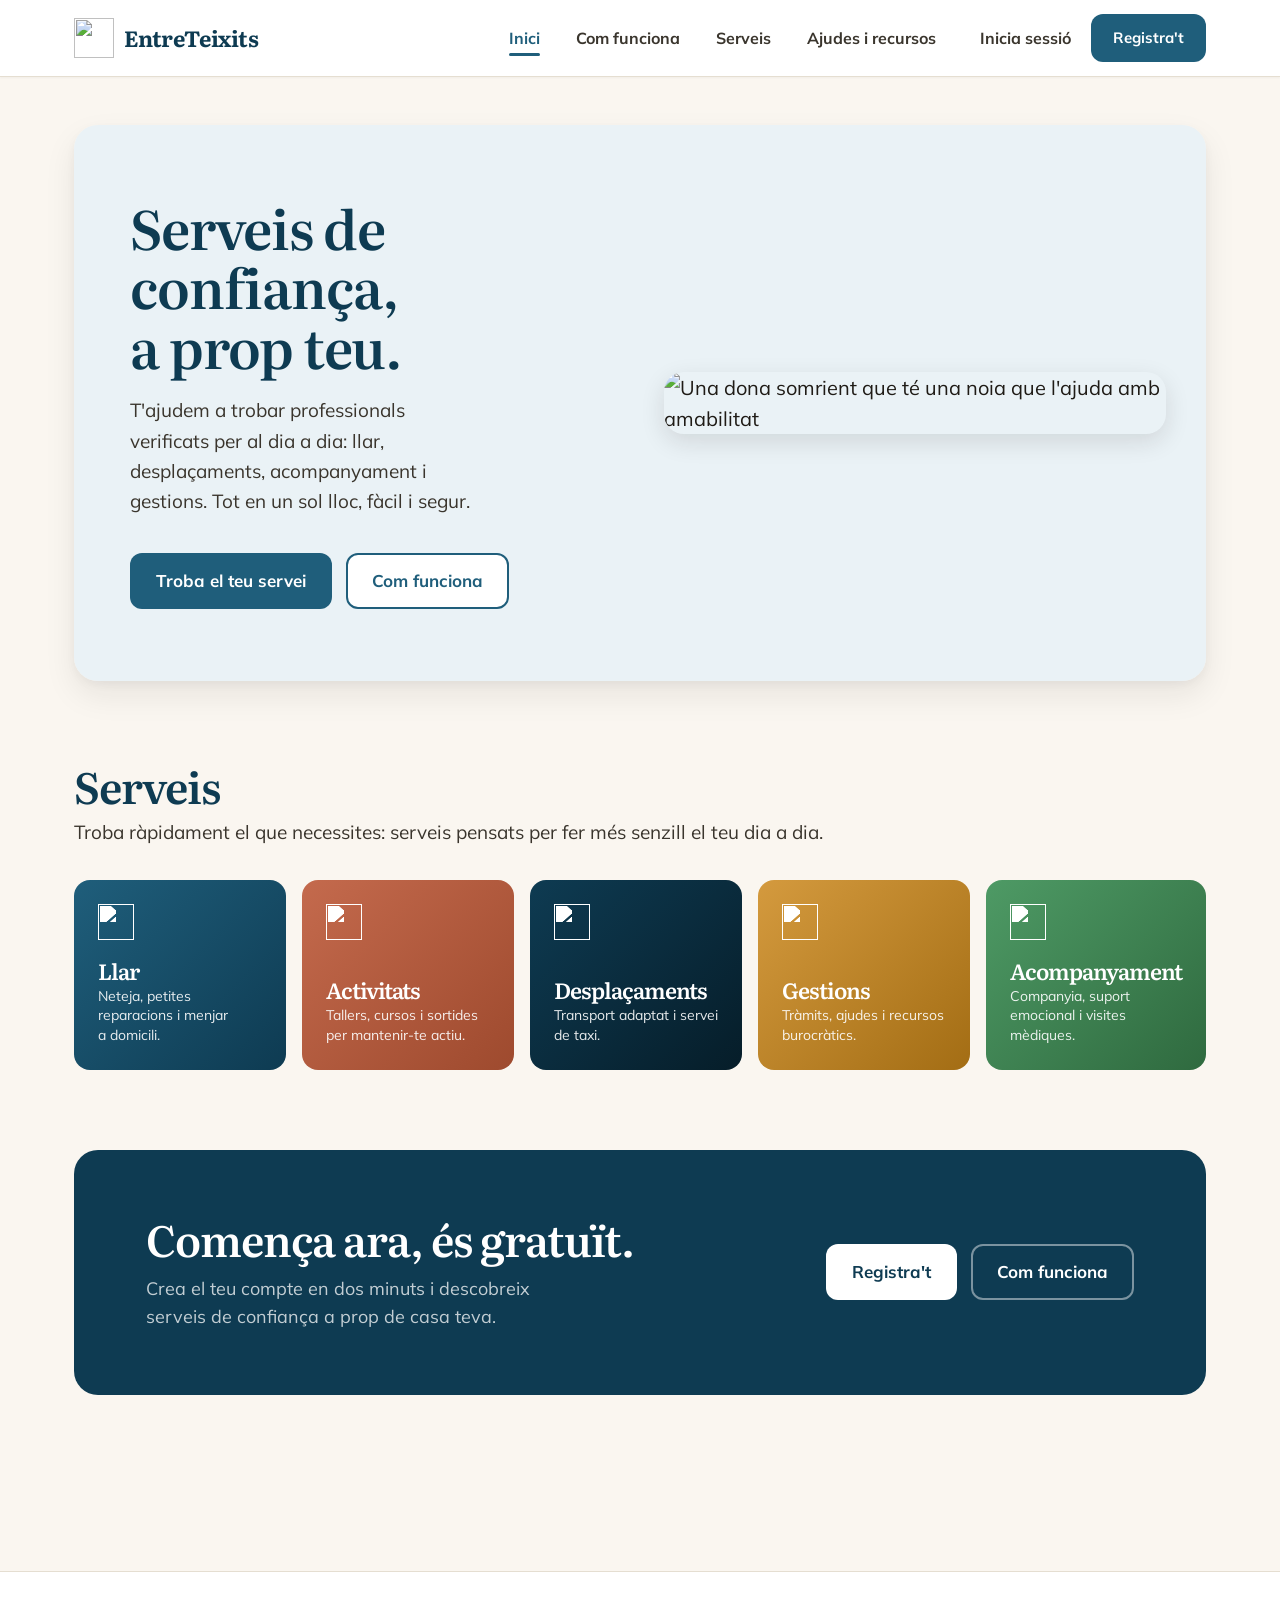
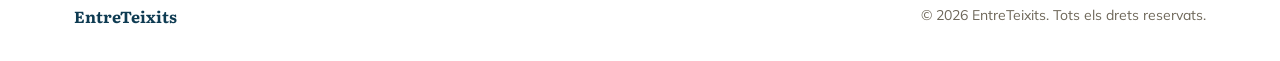
==== commit f70ec5ac: "Versió avançada" ====
--- a/public/index.html
+++ b/public/index.html
@@ -28,6 +28,7 @@
         <a href="index.html" class="active">Inici</a>
         <a href="funcionament.html">Com funciona</a>
         <a href="serveis.html">Serveis</a>
+        <a href="ajudes-recursos.html">Ajudes i recursos</a>
         <span id="nav-auth">
           <a href="login.html" class="nav-sessio">Inicia sessió</a>
           <a href="registre.html" class="btn">Registra't</a>
@@ -84,7 +85,7 @@
             </div>
           </div>
         </a>
-        <a href="serveis.html?categoria=gestions" class="category-link" alt="Servei de gestions:Tràmits, ajudes i recursos burocràtics">
+        <a href="ajudes-recursos.html?categoria=gestions" class="category-link" alt="Servei de gestions:Tràmits, ajudes i recursos burocràtics">
           <div class="categoria-tile cat-gestions">
             <img src="../assets/img/file-text.svg" height="36" width="36" alt="" class="icone-blanc">
             <div>
@@ -93,7 +94,7 @@
             </div>
           </div>
         </a>
-        <a href="serveis.html?categoria=acompanyament" class="category-link" alt="Servei d'Acompanyament:Companyia, suport emocional i visites mèdiques">
+        <a href="ajudes-recursos.html?categoria=acompanyament" class="category-link" alt="Servei d'Acompanyament:Companyia, suport emocional i visites mèdiques">
           <div class="categoria-tile cat-acompanyament">
             <img src="../assets/img/users.svg" height="36" width="36" alt="" class="icone-blanc">
             <div>
@@ -126,5 +127,6 @@
   </footer>
 </body>
 
+<!--Els scripts que estan relacionats en aquesta pàgina és estat usuari per estar controlant si tenim dades o no de l'usuari-->
   <script src="../scripts/js/estat-usuari.js"></script>
 </html>
--- a/assets/css/style.css
+++ b/assets/css/style.css
@@ -1543,7 +1543,7 @@
 }
 
 /* Graella de serveis (com a l'inici) */
-.serveis-grid--catalog {
+.serveis-grid-cataleg {
   grid-template-columns: repeat(3, 1fr);
   gap: 20px;
   margin-bottom: 0;
@@ -1571,24 +1571,24 @@
 }
 
 /* Tiles del catàleg de serveis (pàgina serveis.html) */
-.serveis-grid--catalog .category-tile-btn .categoria-tile {
+.serveis-grid-cataleg .category-tile-btn .categoria-tile {
   min-height: 260px;
   padding: 28px;
   justify-content: space-between;
 }
 
-.serveis-grid--catalog .categoria-tile img {
+.serveis-grid-cataleg .categoria-tile img {
   width: 48px;
   height: 48px;
   margin-bottom: 4px;
 }
 
-.serveis-grid--catalog .categoria-tile h3 {
+.serveis-grid-cataleg .categoria-tile h3 {
   font-size: 24px;
   margin-bottom: 4px;
 }
 
-.serveis-grid--catalog .categoria-tile > div > p {
+.serveis-grid-cataleg .categoria-tile > div > p {
   font-size: 14px;
   opacity: 0.85;
   line-height: 1.45;
@@ -1681,8 +1681,7 @@
   color: #1A4D56;
 }
 
-.codi-camps-item #input-cp,
-.codi-camps-item #input-radi {
+.codi-camps-item #input-cp {
   width: 100%;
   border: 1.5px solid #B5CDD2;
   border-radius: 8px;
@@ -1694,10 +1693,19 @@
   box-sizing: border-box;
 }
 
-.codi-camps-item #input-cp:focus,
-.codi-camps-item #input-radi:focus {
+.codi-camps-item #input-cp:focus {
   border-color: #1A4D56;
   outline: none;
+}
+
+.codi-camps-item--radi .slider-wrap--cerca {
+  min-height: 48px;
+  padding-top: 4px;
+}
+
+.codi-camps-item--radi .slider-wrap--cerca input[type="range"] {
+  flex: 1;
+  min-width: 0;
 }
 
 .codi-form-centrat .btn-aplicar {
@@ -2178,6 +2186,12 @@
   min-width: 0;
 }
 
+.card-badge-row {
+  display: flex;
+  align-items: center;
+  justify-content: space-between;
+}
+
 .card-badge {
   display: inline-block;
   background-color: #E5EDEF;
@@ -2315,6 +2329,15 @@
 
 .btn-fav.actiu svg {
   fill: #C25C42;
+  stroke: #C25C42;
+}
+
+.fav-login-msg {
+  font-size: 0.75rem;
+  color: #C25C42;
+  margin: 4px 0 0;
+  text-align: center;
+  width: 100%;
 }
 
 .card-price {
@@ -2413,7 +2436,7 @@
 
 /* ── Responsive serveis — catàleg prototip ── */
 @media (max-width: 900px) {
-  .serveis-grid--catalog {
+  .serveis-grid-cataleg {
     grid-template-columns: repeat(2, 1fr);
   }
 
@@ -2423,7 +2446,7 @@
 }
 
 @media (max-width: 680px) {
-  .serveis-grid--catalog {
+  .serveis-grid-cataleg {
     grid-template-columns: 1fr;
   }
 
@@ -2526,6 +2549,16 @@
   display: none;
 }
 
+.fitxa-inicial {
+  width: 100%;
+  height: 320px;
+  border-radius: 16px;
+  margin-bottom: 28px;
+  display: flex;
+  align-items: center;
+  justify-content: center;
+}
+
 .fitxa-photo-placeholder {
   width: 100%;
   height: 240px;
@@ -2867,6 +2900,11 @@
 }
 
 .profile-nav {
+  display: flex;
+  flex-direction: column;
+  flex-wrap: nowrap;
+  align-items: stretch;
+  gap: 4px;
   background: #FFFFFF;
   border: 1px solid #E5DED1;
   border-radius: 16px;
@@ -2877,9 +2915,11 @@
 
 .profile-nav__item {
   display: flex;
+  flex-direction: row;
   align-items: center;
   gap: 12px;
   width: 100%;
+  flex: 0 0 auto;
   padding: 13px 16px;
   border-radius: 12px;
   font-family: "Mulish", system-ui, -apple-system, "Segoe UI", sans-serif;
@@ -2930,6 +2970,11 @@
 .profile-nav__item:not(.active) .profile-nav__badge {
   background: #E5DED1;
   color: #6E6759;
+}
+
+.profile-nav__link.active {
+  background: #1F5E7B;
+  color: #fff;
 }
 
 .profile-logout {
@@ -3339,6 +3384,43 @@
   height: 6px;
   border-radius: 50%;
   background: #4E9A65;
+}
+
+#contactats-container .contactat-item {
+  padding: 16px 0;
+  border-bottom: 1px solid #E5DED1;
+}
+
+#contactats-container .contactat-item:last-child {
+  border-bottom: none;
+}
+
+#contactats-container .missatge-contacte-resum,
+#contactats-container .data-contacte {
+  font-size: 15px;
+  color: #3A352D;
+  margin-top: 8px;
+}
+
+#contactats-container .missatge-contacte-resum {
+  font-style: italic;
+  line-height: 1.5;
+}
+
+#contactats-container .data-contacte {
+  font-size: 13px;
+  color: #6E6759;
+}
+
+.contactes-link-wrap {
+  margin-top: 20px;
+  padding-top: 16px;
+  border-top: 1px solid #E5DED1;
+}
+
+#contacte-missatge.camp-error {
+  border-color: #C9402F;
+  outline-color: #C9402F;
 }
 
 /* ─────────────────────────────────────────────────────────
@@ -3452,18 +3534,18 @@
     position: static;
   }
   .profile-nav {
-    display: flex;
+    flex-direction: column;
     gap: 4px;
-    padding: 6px;
-    overflow-x: auto;
+    padding: 8px;
+    overflow-x: visible;
   }
   .profile-nav__item {
-    white-space: nowrap;
-    font-size: 14px;
-    padding: 10px 14px;
+    white-space: normal;
+    font-size: 15px;
+    padding: 12px 14px;
   }
   .profile-nav__badge {
-    display: none;
+    display: inline-block;
   }
   .form-grid {
     grid-template-columns: 1fr;
@@ -3633,7 +3715,8 @@
   .contactar-card {
     padding: 28px 22px;
   }
-  .fitxa-foto-gran {
+  .fitxa-foto-gran,
+  .fitxa-inicial {
     height: 220px;
   }
   .fitxa-header h1 {
@@ -3668,3 +3751,129 @@
     grid-template-columns: 1fr;
   }
 }
+
+/* ─────────────────────────────────────────────────────────
+   14. AJUDES-RECURSOS.HTML
+───────────────────────────────────────────────────────── */
+
+/* Graella de 2 columnes per a la selecció de categoria */
+.serveis-grid-2col {
+  grid-template-columns: repeat(2, 1fr);
+  max-width: 720px;
+}
+
+/* Graella de resultats: 3 columnes de cards verticals */
+.recursos-grid {
+  display: grid;
+  grid-template-columns: repeat(3, 1fr);
+  gap: 24px;
+  margin-top: 8px;
+}
+
+/* Card vertical de recurs */
+.recurs-card {
+  background: #FFFFFF;
+  border: 1px solid #E5DED1;
+  border-radius: 16px;
+  overflow: hidden;
+  display: flex;
+  flex-direction: column;
+  transition: box-shadow 200ms cubic-bezier(.2,.8,.2,1), transform 200ms cubic-bezier(.2,.8,.2,1);
+}
+
+.recurs-card:hover {
+  box-shadow: 0 8px 28px rgba(26,77,86,.12);
+  transform: translateY(-2px);
+  border-color: transparent;
+}
+
+/* Imatge o placeholder de la card */
+.recurs-card-img {
+  width: 100%;
+  height: 180px;
+  object-fit: cover;
+  display: block;
+}
+
+.recurs-card-placeholder {
+  display: flex;
+  align-items: center;
+  justify-content: center;
+}
+
+.recurs-card-placeholder.thumb-acompanyament {
+  background: linear-gradient(135deg, #4E9A65, #2F6A3F);
+}
+
+.recurs-card-placeholder.thumb-gestions {
+  background: linear-gradient(135deg, #D49A3E, #A36D14);
+}
+
+.recurs-card-placeholder .card-initial {
+  font-size: 52px;
+  font-weight: 700;
+  color: rgba(255,255,255,.85);
+  font-family: "Literata", serif;
+}
+
+/* Cos de la card */
+.recurs-card-body {
+  padding: 20px 22px 24px;
+  display: flex;
+  flex-direction: column;
+  flex: 1;
+  gap: 6px;
+}
+
+.recurs-card-titol {
+  font-size: 22px;
+  margin: 4px 0 0;
+  line-height: 1.2;
+}
+
+.recurs-card-desc {
+  font-size: 15px;
+  color: #4A443C;
+  line-height: 1.5;
+  margin: 0;
+  flex: 1;
+}
+
+/* Botó Més informació */
+.btn-mes-info {
+  display: inline-block;
+  margin-top: 14px;
+  padding: 9px 18px;
+  font-size: 14px;
+  font-weight: 700;
+  color: #1A4D56;
+  border: 1.5px solid #1A4D56;
+  border-radius: 10px;
+  text-decoration: none;
+  align-self: flex-start;
+  transition: background 140ms, color 140ms;
+}
+
+.btn-mes-info:hover {
+  background: #1A4D56;
+  color: #FFFFFF;
+}
+
+/* Responsive */
+@media (max-width: 900px) {
+  .recursos-grid {
+    grid-template-columns: repeat(2, 1fr);
+  }
+  .serveis-grid-2col {
+    max-width: 100%;
+  }
+}
+
+@media (max-width: 600px) {
+  .recursos-grid {
+    grid-template-columns: 1fr;
+  }
+  .serveis-grid-2col {
+    grid-template-columns: 1fr;
+  }
+}
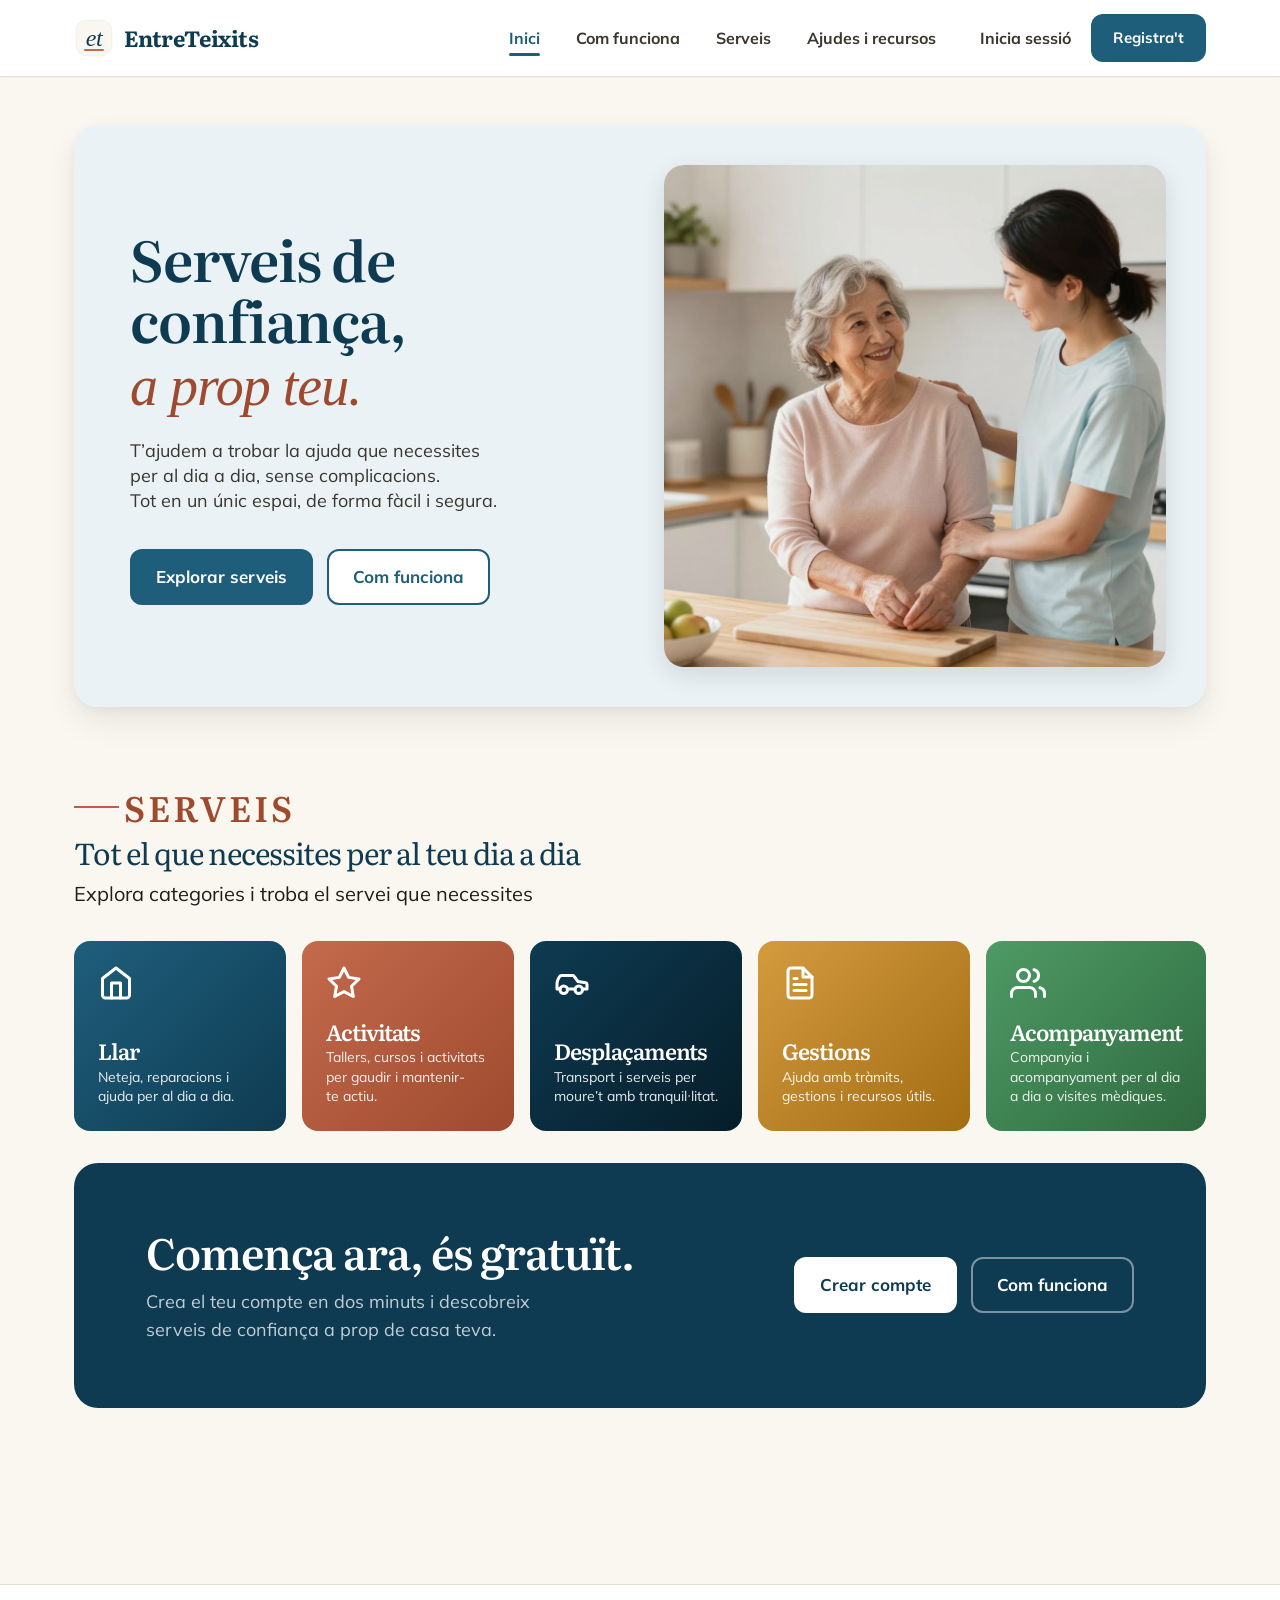
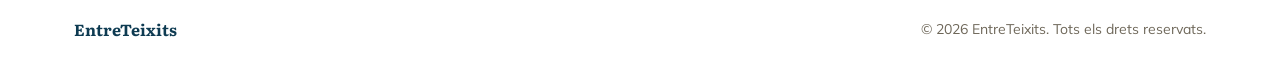
==== commit 1b16bf77: "Versio Navegació" ====
--- a/public/index.html
+++ b/public/index.html
@@ -41,65 +41,66 @@
     <!--Secció de la presentació d'Entreteixits-->
     <section class="hero-landing">
       <div class="hero-text">
-        <h1 id="hero-heading">Serveis de confiança,<br>a prop teu.</h1>
-        <p>T'ajudem a trobar professionals verificats per al dia a dia: llar, desplaçaments, acompanyament i gestions. Tot en un sol lloc, fàcil i segur.</p>
+        <h1 id="hero-heading">Serveis de confiança,<br><span style="color:#9E4A2E; font-weight: normal;"><em> a prop teu.</em></span></h1>
+        <p>T’ajudem a trobar la ajuda que necessites per al dia a dia, sense complicacions. 
+          <br>Tot en un únic espai, de forma fàcil i segura.</p>
         <div class="hero-actions">
-          <a href="serveis.html" class="btn btn-primary">Troba el teu servei</a>
-          <a href="funcionament.html" class="btn btn-secondary">Com funciona</a>
+          <a href="serveis.html" class="cta cta-primary">Explorar serveis</a>
+          <a href="funcionament.html" class="cta cta-secondary">Com funciona</a>
         </div>
       </div>
       <div class="hero-img">
-        <img src="../assets/img/hero-gent-gran.png"
-             alt="Una dona somrient que té una noia que l'ajuda amb amabilitat">
+        <img src="../assets/img/hero-gent-gran.png" alt="Una dona somrient que té una noia que l'ajuda amb amabilitat">
       </div>
     </section>
     <!--Secció de la grupació de serveis-->
-    <section class="home-serveis">
-      <h2 id="serveis-heading">Serveis</h2>
-      <p class="section-intro">Troba ràpidament el que necessites: serveis pensats per fer més senzill el teu dia a dia.</p>
+    <section class="index-serveis">
+      <h2 id="serveis-heading" class="page-hero-label"> Serveis</h2>
+      <h3 class="hero-actions">Tot el que necessites per al teu dia a dia</h3>
+      <p class="section-intro">Explora categories i troba el servei que necessites</p>
       <div class="serveis-grid">
-        <a href="serveis.html?categoria=llar" class="category-link" alt="Servei de la llar: Neteja, petites reparacions i menjar a domicili">
+        <a href="serveis.html?categoria=llar" class="categoria-link" alt="Servei de la llar: Neteja, petites reparacions i menjar a domicili">
           <div class="categoria-tile cat-llar">
             <img src="../assets/img/home.svg" height="36" width="36" alt="" class="icone-blanc">
             <div>
               <h3>Llar</h3>
-              <p>Neteja, petites reparacions i menjar a domicili.</p>
+              <p>Neteja, reparacions i ajuda per al dia a dia.</p>
             </div>
           </div>
         </a>
-        <a href="serveis.html?categoria=activitats" class="category-link" alt="Servei d'activitats:Tallers, cursos i sortides per mantenir-te actiu">
+        <a href="serveis.html?categoria=activitats" class="categoria-link" alt="Servei d'activitats:Tallers, cursos i sortides per mantenir-te actiu">
           <div class="categoria-tile cat-activitats">
             <img src="../assets/img/star.svg" height="36" width="36" alt="" class="icone-blanc">
             <div>
               <h3>Activitats</h3>
-              <p>Tallers, cursos i sortides per mantenir-te actiu.</p>
+              <p>Tallers, cursos i activitats per gaudir i mantenir-te actiu.</p>
             </div>
           </div>
         </a>
-        <a href="serveis.html?categoria=desplacaments" class="category-link" alt="Servei de desplaçaments:Transport adaptat i servei de taxi">
+        <a href="serveis.html?categoria=desplacaments" class="categoria-link" alt="Servei de desplaçaments:Transport adaptat i servei de taxi">
           <div class="categoria-tile cat-desplacaments">
             <img src="../assets/img/car.svg" height="36" width="36" alt="" class="icone-blanc">
             <div>
               <h3>Desplaçaments</h3>
-              <p>Transport adaptat i servei de taxi.</p>
+              <p>Transport i serveis per moure’t amb tranquil·litat.</p>
             </div>
           </div>
         </a>
-        <a href="ajudes-recursos.html?categoria=gestions" class="category-link" alt="Servei de gestions:Tràmits, ajudes i recursos burocràtics">
+        <a href="ajudes-recursos.html?categoria=gestions" class="categoria-link" alt="Servei de gestions:Tràmits, ajudes i recursos burocràtics">
           <div class="categoria-tile cat-gestions">
             <img src="../assets/img/file-text.svg" height="36" width="36" alt="" class="icone-blanc">
             <div>
               <h3>Gestions</h3>
-              <p>Tràmits, ajudes i recursos burocràtics.</p>
+              <p>Ajuda amb tràmits, gestions i recursos útils.</p>
             </div>
           </div>
         </a>
-        <a href="ajudes-recursos.html?categoria=acompanyament" class="category-link" alt="Servei d'Acompanyament:Companyia, suport emocional i visites mèdiques">
+        <a href="ajudes-recursos.html?categoria=acompanyament" class="categoria-link" alt="Servei d'Acompanyament:Companyia, suport emocional i visites mèdiques">
           <div class="categoria-tile cat-acompanyament">
             <img src="../assets/img/users.svg" height="36" width="36" alt="" class="icone-blanc">
             <div>
               <h3>Acompanyament</h3>
-              <p>Companyia, suport emocional i visites mèdiques.</p>
+              <p>Companyia i acompanyament per al dia a dia o visites mèdiques.</p>
             </div>
           </div>
         </a>
@@ -112,8 +113,8 @@
         <p>Crea el teu compte en dos minuts i descobreix serveis de confiança a prop de casa teva.</p>
       </div>
       <div class="cta-band-actions">
-        <a href="registre.html" class="btn btn-white">Registra't</a>
-        <a href="funcionament.html" class="btn btn-outline-white">Com funciona</a>
+        <a href="registre.html" class="cta cta-white">Crear compte</a>
+        <a href="funcionament.html" class="cta cta-outline-white">Com funciona</a>
       </div>
     </section>
   </main>
--- a/assets/css/style.css
+++ b/assets/css/style.css
@@ -1,14 +1,6 @@
-/* ============================================================
-   EntreTeixits — style.css
-   Components globals + estils de cada pàgina
-   WCAG AA · Mulish + Literata · 18px base · 48px touch targets
-   ============================================================ */
 
 @import url("https://fonts.googleapis.com/css2?family=DM+Sans:wght@400;500;600;700&family=Mulish:ital,wght@0,400;0,500;0,600;0,700;0,800;1,400;1,600&family=Literata:ital,opsz,wght@0,7..72,400;0,7..72,500;0,7..72,600;0,7..72,700;1,7..72,400&family=Playfair+Display:wght@400;700&display=swap");
 
-/* ─────────────────────────────────────────────────────────
-   1. RESET + BASE
-───────────────────────────────────────────────────────── */
 *,
 *::before,
 *::after {
@@ -16,8 +8,6 @@
   margin: 0;
   padding: 0;
 }
-
-[hidden] { display: none !important; }
 
 html {
   background: #FAF6F0;
@@ -34,11 +24,7 @@
   font-size: 20px;
 }
 
-h1,
-h2,
-h3,
-h4,
-h5 {
+h1, h2, h3, h4, h5 {
   font-family: "Literata", "Source Serif Pro", Georgia, serif;
   font-weight: 600;
   line-height: 1.15;
@@ -98,28 +84,20 @@
   color: #1F1B16;
 }
 
-img,
-svg {
+img, svg {
   display: block;
 }
 
-ol,
-ul {
+ol, ul {
   list-style: none;
 }
 
-@media (prefers-reduced-motion: reduce) {
-  *,
-  *::before,
-  *::after {
-    animation-duration: .001ms !important;
-    transition-duration: .001ms !important;
-  }
-}
-
-/* ─────────────────────────────────────────────────────────
-   2. HEADER
-───────────────────────────────────────────────────────── */
+.hidden {
+  display: none !important;
+}
+
+/* Estils de la capçalera */
+
 header {
   position: sticky;
   top: 0;
@@ -229,10 +207,8 @@
   box-shadow: 0 2px 6px rgba(31,27,22,.05), 0 1px 2px rgba(31,27,22,.04);
 }
 
-/* ─────────────────────────────────────────────────────────
-   3. BOTONS
-───────────────────────────────────────────────────────── */
-.btn {
+/* Elements dels botons = CTAs */
+.cta {
   display: inline-flex;
   align-items: center;
   justify-content: center;
@@ -249,74 +225,73 @@
   white-space: nowrap;
   background: #1F5E7B;
   color: #fff;
-  transition: background 220ms cubic-bezier(.2,.8,.2,1),
-              box-shadow 220ms cubic-bezier(.2,.8,.2,1),
-              color 220ms cubic-bezier(.2,.8,.2,1),
-              transform 140ms cubic-bezier(.2,.8,.2,1);
-}
-
-.btn:hover {
+  transition: background 220ms cubic-bezier(.2,.8,.2,1), box-shadow 220ms cubic-bezier(.2,.8,.2,1), color 220ms cubic-bezier(.2,.8,.2,1), transform 140ms cubic-bezier(.2,.8,.2,1);
+}
+
+.cta:hover {
   background: #0E3B52;
   box-shadow: 0 8px 18px rgba(31,94,123,.3);
   color: #fff;
 }
 
-.btn:active {
+.cat:active {
   transform: scale(.98);
 }
 
-.btn-primary {
+.cta-primary {
   background: #1F5E7B;
   color: #fff;
   border-color: transparent;
 }
 
-.btn-primary:hover {
+.cta-primary:hover {
   background: #0E3B52;
   color: #fff;
 }
 
-.btn-secondary {
+.cta-secondary {
   background: #FFFFFF;
   color: #1F5E7B;
   border-color: #1F5E7B;
 }
 
-.btn-secondary:hover {
+.cta-secondary:hover {
   background: #EAF2F6;
   box-shadow: none;
-}
-
-.btn-ghost {
+  color: #1F5E7B;
+  
+}
+
+.cta-ghost {
   background: transparent;
   color: #1F5E7B;
   border-color: transparent;
 }
 
-.btn-ghost:hover {
+.cta-ghost:hover {
   background: #F2EDE4;
   box-shadow: none;
 }
 
-.btn-white {
+.cta-white {
   background: #fff;
   color: #0E3B52;
   border-color: transparent;
 }
 
-.btn-white:hover {
+.cta-white:hover {
   background: #F2EDE4;
   color: #0E3B52;
   box-shadow: none;
 }
 
-.btn-outline-white {
+.cta-outline-white {
   background: transparent;
   color: #fff;
   border: 2px solid rgba(255,255,255,.45);
 }
 
-.btn-outline-white:hover {
+.cta-outline-white:hover {
   background: rgba(255,255,255,.1);
   border-color: rgba(255,255,255,.7);
   color: #fff;
@@ -350,20 +325,15 @@
   transform: scale(.98);
 }
 
-/* ─────────────────────────────────────────────────────────
-   4. LAYOUT PRINCIPAL
-───────────────────────────────────────────────────────── */
+/* Estils principals */
+
 main {
   max-width: 1180px;
   margin: 0 auto;
   padding: 48px 24px 80px;
 }
 
-/* ─────────────────────────────────────────────────────────
-   5. COMPONENTS GLOBALS
-───────────────────────────────────────────────────────── */
-
-/* Utilitat — lectors de pantalla */
+/* Utilitat — lectors de pantalla. Ajuda de la IA per aquesta part*/
 .sr-only {
   position: absolute;
   width: 1px;
@@ -389,7 +359,7 @@
   transition: color 140ms;
 }
 
-.back-link svg {
+/* .back-link svg {
   width: 18px;
   height: 18px;
   stroke: currentColor;
@@ -398,7 +368,7 @@
   stroke-linecap: round;
   stroke-linejoin: round;
   transition: transform 140ms;
-}
+} */
 
 .back-link:hover {
   color: #1F5E7B;
@@ -408,8 +378,8 @@
   transform: translateX(-3px);
 }
 
-/* Spinner */
-.spinner {
+/* Wait a la cerca (cercle) - Ajuda de la IA */
+.wait {
   width: 22px;
   height: 22px;
   border: 3px solid #E5DED1;
@@ -425,7 +395,7 @@
   }
 }
 
-/* Loading states */
+/* Estats de l'espera de càrrega de la informació */
 .loading-state {
   display: flex;
   align-items: center;
@@ -445,7 +415,7 @@
   color: #6E6759;
 }
 
-#fitxa-loading .spinner {
+#fitxa-loading .wait {
   width: 24px;
   height: 24px;
 }
@@ -459,9 +429,8 @@
   color: #6E6759;
 }
 
-/* Badges / pills */
-.fitxa-cat-badge,
-.pill {
+.fitxa-cat-indicador, 
+.etiqueta{
   display: inline-flex;
   align-items: center;
   gap: 6px;
@@ -473,53 +442,52 @@
   font-weight: 700;
 }
 
-.pill-verd {
+.etiqueta-verd {
   background: #E6F2EA;
   color: #2F6A3F;
 }
 
-.pill-terr {
+.etiqueta-terr {
   background: #FBEEE6;
   color: #9E4A2E;
 }
 
-.pill-safra {
+.etiqueta-safra {
   background: #FAEFD7;
   color: #A36D14;
 }
 
-.pill-vermell {
+.etiqueta-vermell {
   background: #FBE7E3;
   color: #A8261C;
 }
 
-/* Category dots */
-.interest-dot {
+.interest-punt {
   border-radius: 50%;
   flex-shrink: 0;
 }
 
-.dot-llar {
+.punt-llar {
   background: #1F5E7B;
 }
 
-.dot-activitats {
+.punt-activitats {
   background: #C46A4D;
 }
 
-.dot-desplacaments {
+.punt-desplacaments {
   background: #0E3B52;
 }
 
-.dot-gestions {
+.punt-gestions {
   background: #A36D14;
 }
 
-.dot-acompanyament {
+.punt-acompanyament {
   background: #2F6A3F;
 }
 
-/* Status messages */
+/* Estils dels missatges */
 .missatge-ok {
   display: inline-flex;
   align-items: center;
@@ -535,7 +503,7 @@
   font-size: 17px;
 }
 
-.error-msg {
+.error-missatge {
   display: block;
   margin-top: 6px;
   font-size: 14px;
@@ -543,8 +511,7 @@
   color: #A8261C;
 }
 
-/* State boxes */
-.state-box {
+.caixa-estat {
   background: #FFFFFF;
   border: 1px solid #E5DED1;
   border-radius: 16px;
@@ -553,7 +520,7 @@
   box-shadow: 0 2px 6px rgba(31,27,22,.05), 0 1px 2px rgba(31,27,22,.04);
 }
 
-.state-box svg {
+/* .state-box svg {
   width: 56px;
   height: 56px;
   stroke: #C9C1B2;
@@ -563,8 +530,9 @@
   stroke-linejoin: round;
   margin: 0 auto 20px;
 }
-
-.state-box p {
+  */
+
+.caixa-estat p {
   font-size: 18px;
   color: #6E6759;
   max-width: 324px;
@@ -572,7 +540,7 @@
   line-height: 1.55;
 }
 
-.empty-state {
+.estat-buit {
   text-align: center;
   padding: 64px 24px;
   background: #FFFFFF;
@@ -580,7 +548,7 @@
   border-radius: 16px;
 }
 
-.empty-state svg {
+/* .empty-state svg {
   width: 56px;
   height: 56px;
   stroke: #C9C1B2;
@@ -590,19 +558,20 @@
   stroke-linejoin: round;
   margin: 0 auto 20px;
 }
-
-.empty-state p {
+  */
+
+.estat-buit p {
   font-size: 18px;
   color: #6E6759;
   margin: 0;
 }
 
-.empty-panel {
+.estat-buit-panel {
   text-align: center;
   padding: 48px 24px;
 }
 
-.empty-panel svg {
+/*.empty-panel svg {
   width: 52px;
   height: 52px;
   stroke: #C9C1B2;
@@ -612,15 +581,16 @@
   stroke-linejoin: round;
   margin: 0 auto 16px;
 }
-
-.empty-panel p {
+*/
+
+.estat-buit-panel p {
   color: #6E6759;
   font-size: 17px;
   margin: 0 0 20px;
 }
 
-/* Toast */
-.toast {
+/* Aquests missatges els hem configurat amb l'ajuda de la IA */
+.missatge-confirm {
   position: fixed;
   bottom: 28px;
   left: 50%;
@@ -646,7 +616,7 @@
   }
 }
 
-/* Page header */
+/* Capçalera de les pàgines */
 .page-header {
   margin-bottom: 32px;
   padding-bottom: 24px;
@@ -670,7 +640,6 @@
   margin: 0;
 }
 
-/* Section helper */
 .section {
   margin-bottom: 80px;
 }
@@ -684,14 +653,14 @@
   margin-bottom: 8px;
 }
 
-.section-intro {
-  font-size: 19px;
-  color: #3A352D;
-  max-width: 1120px;
+.section-intro p{
+  font-size: 20px;
+  color: #0E3B52;
+  max-width: 800px;
+  font-weight: normal;
   margin: 0;
 }
 
-/* CTA band */
 .cta-band {
   background: #0E3B52;
   border-radius: 24px;
@@ -724,16 +693,15 @@
   flex-wrap: wrap;
 }
 
-/* ─────────────────────────────────────────────────────────
-   6. FORMULARIS
-───────────────────────────────────────────────────────── */
-.auth-wrap {
+/* Formularis */
+
+.formulari-login {
   display: flex;
   justify-content: center;
   align-items: flex-start;
 }
 
-.auth-form {
+.login-form{
   background: #FFFFFF;
   border: 1px solid #E5DED1;
   border-radius: 16px;
@@ -741,48 +709,32 @@
   width: 100%;
   max-width: 480px;
   box-shadow: 0 6px 16px rgba(31,27,22,.06), 0 2px 4px rgba(31,27,22,.04);
-}
-
-.auth-form h1 {
+  
+}
+
+.login-form h1 {
   font-size: 43px;
   margin-bottom: 8px;
-}
-
-.auth-sub {
+  color:#9E4A2E;
+  font-family: "Mulish", system-ui, -apple-system, "Segoe UI", sans-serif;
+}
+
+.login-subtitol {
   color: #6E6759;
   font-size: 17px;
   margin-bottom: 32px;
   line-height: 1.5;
 }
 
-.auth-form p.small {
+.login-form p.small {
   font-size: 17px;
   text-align: center;
   margin-top: 24px;
   color: #6E6759;
 }
 
-.auth-form p.small a {
-  font-weight: 700;
-}
-
-/* Step bar */
-.step-bar {
-  display: flex;
-  gap: 8px;
-  margin-bottom: 28px;
-}
-
-.step-dot {
-  flex: 1;
-  height: 6px;
-  border-radius: 3px;
-  background: #E5DED1;
-  transition: background 220ms;
-}
-
-.step-dot.active {
-  background: #1F5E7B;
+.login-form p.small a {
+  font-weight: 700;
 }
 
 /* Camps de formulari */
@@ -900,7 +852,6 @@
   margin-top: 5px;
 }
 
-/* Check-row */
 .check-row {
   display: flex;
   align-items: center;
@@ -929,7 +880,6 @@
   background: #EAF2F6;
 }
 
-/* Fieldset */
 fieldset {
   border: none;
   padding: 0;
@@ -943,7 +893,6 @@
   color: #1F1B16;
 }
 
-/* Form row 2 columnes */
 .form-row {
   display: grid;
   grid-template-columns: 1fr 1fr;
@@ -966,7 +915,14 @@
   font-size: 16px;
 }
 
-/* Feedback de formulari */
+.form-actions button[type="submit"] img {
+  width: 20px;
+  height: 20px;
+  flex-shrink: 0;
+  filter: brightness(0) invert(1);
+}
+
+/* Missatges del formulari */
 #contacte-ok {
   display: none;
   align-items: center;
@@ -981,15 +937,11 @@
   font-size: 16px;
 }
 
-#contacte-ok svg {
+#contacte-ok img {
   width: 20px;
   height: 20px;
-  stroke: currentColor;
-  fill: none;
-  stroke-width: 2.5;
-  stroke-linecap: round;
-  stroke-linejoin: round;
   flex-shrink: 0;
+  filter: brightness(0);
 }
 
 #contacte-error {
@@ -1004,7 +956,6 @@
   font-size: 16px;
 }
 
-/* Interest items */
 .interest-grid {
   display: flex;
   flex-direction: column;
@@ -1040,14 +991,33 @@
   cursor: pointer;
 }
 
-.interest-dot {
+.interest-punt {
   width: 14px;
   height: 14px;
 }
 
-/* ─────────────────────────────────────────────────────────
-   7. INDEX.HTML
-───────────────────────────────────────────────────────── */
+/* Indicadors dels passos */
+.passos-barra {
+  display: flex;
+  gap: 8px;
+  margin-bottom: 28px;
+}
+
+.passos-punt {
+  flex: 1;
+  height: 6px;
+  border-radius: 3px;
+  background: #E5DED1;
+  transition: background 220ms;
+}
+
+.passos-punt.active {
+  background: #1F5E7B;
+}
+
+
+/* Estils relacionats a la pàgina INDEX.HTML*/
+
 .hero-landing {
   display: grid;
   grid-template-columns: 1fr 1fr;
@@ -1067,17 +1037,18 @@
 }
 
 .hero-text h1 {
-  font-size: 54px;
+  font-size: 56px;
   color: #0E3B52;
   line-height: 1.1;
   margin-bottom: 20px;
+  font-family:"Literata", "Source Serif Pro", Georgia, serif; ;
 }
 
 .hero-text p {
-  font-size: 19px;
+  font-size: 18px;
   color: #3A352D;
-  line-height: 1.6;
-  max-width: 342px;
+  line-height: 1.4;
+  max-width: 375px;
   margin-bottom: 36px;
 }
 
@@ -1105,27 +1076,41 @@
   flex-wrap: wrap;
 }
 
-.home-serveis {
+.index-serveis, 
+.section-intro {
   margin-bottom: 80px;
 }
 
-.home-serveis h2 {
+.index-serveis h2,
+.section-intro h2,
+.pas-seccio h2 {
+  color: #9E4A2E;
+  margin-bottom: 8px;
+  font-size: 35px;
+  padding-left: 50px;
+  margin-bottom: 8px;
+}
+
+.index-serveis h3 {
+  font-size: 30px;
+  font-weight: normal;
+  margin-bottom: 8px;  
   color: #0E3B52;
-  margin-bottom: 8px;
-}
-
-.home-serveis .section-intro {
+}
+
+.index-serveis,
+.section-intro {
   margin-bottom: 32px;
 }
 
-/* Categories grid */
+
 .serveis-grid {
   display: grid;
   grid-template-columns: repeat(5,1fr);
   gap: 16px;
 }
 
-.category-link {
+.categoria-link {
   text-decoration: none;
   display: block;
 }
@@ -1186,9 +1171,8 @@
   filter: brightness(0) invert(1);
 }
 
-/* ─────────────────────────────────────────────────────────
-   8. FUNCIONAMENT.HTML
-───────────────────────────────────────────────────────── */
+/* Estils de la pàgina de Funcionament */
+
 .page-hero {
   background: #EAF2F6;
   border-radius: 24px;
@@ -1211,16 +1195,16 @@
   line-height: 1.6;
 }
 
-.steps {
+.passos {
   margin-bottom: 80px;
 }
 
-.steps-list {
+.passos-list {
   display: flex;
   flex-direction: column;
 }
 
-.step {
+.pas {
   display: grid;
   grid-template-columns: 120px 1fr;
   gap: 0 40px;
@@ -1229,11 +1213,11 @@
   padding-bottom: 56px;
 }
 
-.step:last-child {
+.pas:last-child {
   padding-bottom: 0;
 }
 
-.step:not(:last-child)::after {
+.pas:not(:last-child)::after {
   content: "";
   position: absolute;
   left: 59px;
@@ -1243,14 +1227,14 @@
   background: #E5DED1;
 }
 
-.step-num-wrap {
+.pas-num-wrap {
   display: flex;
   flex-direction: column;
   align-items: center;
   flex-shrink: 0;
 }
 
-.step-num {
+.pas-num {
   width: 80px;
   height: 80px;
   border-radius: 50%;
@@ -1266,15 +1250,15 @@
   box-shadow: 0 6px 16px rgba(31,27,22,.06), 0 2px 4px rgba(31,27,22,.04);
 }
 
-.step:nth-child(2) .step-num {
+.pas:nth-child(2) .pas-num {
   background: #C46A4D;
 }
 
-.step:nth-child(3) .step-num {
+.pas:nth-child(3) .pas-num {
   background: #2F6A3F;
 }
 
-.step-content {
+.pas-content {
   background: #FFFFFF;
   border: 1px solid #E5DED1;
   border-radius: 16px;
@@ -1282,7 +1266,7 @@
   box-shadow: 0 2px 6px rgba(31,27,22,.05), 0 1px 2px rgba(31,27,22,.04);
 }
 
-.step-tag {
+.pas-tag {
   display: inline-block;
   font-size: 13px;
   font-weight: 700;
@@ -1292,28 +1276,28 @@
   margin-bottom: 12px;
 }
 
-.step:nth-child(2) .step-tag {
+.pas:nth-child(2) .pas-tag {
   color: #9E4A2E;
 }
 
-.step:nth-child(3) .step-tag {
+.pas:nth-child(3) .pas-tag {
   color: #2F6A3F;
 }
 
-.step-content h2 {
+.pas-content h2 {
   font-size: 34px;
   color: #1F1B16;
   margin-bottom: 12px;
 }
 
-.step-content p {
+.pas-content p {
   font-size: 18px;
   color: #3A352D;
   line-height: 1.65;
   margin: 0;
 }
 
-.step-detall {
+.pas-detall {
   margin-top: 20px;
   padding-top: 20px;
   border-top: 1px solid #E5DED1;
@@ -1322,7 +1306,7 @@
   gap: 10px;
 }
 
-.step-etiqueta {
+.pas-etiqueta {
   display: inline-flex;
   align-items: center;
   gap: 6px;
@@ -1334,15 +1318,13 @@
   font-weight: 700;
 }
 
-.step-etiqueta svg {
-  width: 15px;
-  height: 15px;
+.pas-etiqueta img {
+  width: 20px;
+  height: 20px;
   stroke: currentColor;
-  fill: none;
-  stroke-width: 2;
-  stroke-linecap: round;
-  stroke-linejoin: round;
-}
+
+}
+
 
 .usuaris {
   display: grid;
@@ -1359,7 +1341,7 @@
   box-shadow: 0 2px 6px rgba(31,27,22,.05), 0 1px 2px rgba(31,27,22,.04);
 }
 
-.usuaris-icon {
+.usuaris-icona {
   width: 56px;
   height: 56px;
   border-radius: 12px;
@@ -1389,19 +1371,16 @@
   margin: 0;
 }
 
-/* ─────────────────────────────────────────────────────────
-   9. SERVEIS.HTML
-───────────────────────────────────────────────────────── */
-
-/* ── Contenidor principal ── */
-.serveis-wrap {
+/* Estils de la pàgina de Serveis.
+Aquí hem tingut ajuda de la IA per mostrar correctament la informació */
+
+.serveis-contenidor {
   max-width: 1200px;
   margin: 0 auto;
   padding: 56px 40px 96px;
 }
 
-/* ── Hero — etiqueta + títol + subtítol ── */
-.serveis-wrap .page-hero {
+.serveis-contenidor .page-hero {
   background: none;
   border-radius: 0;
   padding: 0;
@@ -1427,12 +1406,12 @@
   left: 0;
   top: 50%;
   transform: translateY(-50%);
-  width: 18px;
+  width: 45px;
   height: 2px;
   background-color: #C25C42;
 }
 
-.serveis-wrap .page-hero h1 {
+.serveis-contenidor .page-hero h1 {
   font-family: 'Playfair Display', serif;
   font-size: 52px;
   font-weight: 700;
@@ -1441,7 +1420,7 @@
   margin-bottom: 14px;
 }
 
-.serveis-wrap .page-hero p {
+.serveis-contenidor .page-hero p {
   font-size: 17px;
   color: #6B7A85;
   max-width: 480px;
@@ -1449,7 +1428,6 @@
   margin: 0;
 }
 
-/* ── Stepper (prototip catàleg) ── */
 .pasos-serveis {
   position: relative;
   margin-bottom: 48px;
@@ -1477,16 +1455,16 @@
   z-index: 1;
 }
 
-.serveis-stepper__step {
+.serveis-stepper-passos {
   flex: 0 0 auto;
   max-width: 46%;
 }
 
-.serveis-stepper__step:last-child {
+.serveis-stepper-passos:last-child {
   text-align: right;
 }
 
-.pasos-serveis-dot {
+.pasos-serveis-punt {
   display: block;
   width: 22px;
   height: 22px;
@@ -1497,7 +1475,7 @@
   transition: background-color 200ms ease, border-color 200ms ease, transform 200ms ease;
 }
 
-.serveis-stepper__step.is-active .pasos-serveis-dot {
+.serveis-stepper-passos.is-active .pasos-serveis-punt {
   width: 28px;
   height: 28px;
   background-color: #fff;
@@ -1505,7 +1483,7 @@
   box-shadow: 0 0 0 1px #1A4D56;
 }
 
-.serveis-stepper__step.is-done .pasos-serveis-dot {
+.serveis-stepper-passos.is-done .pasos-serveis-punt {
   background-color: #1A4D56;
   border-color: #1A4D56;
 }
@@ -1517,12 +1495,11 @@
   color: #6B7A85;
 }
 
-.serveis-stepper__step.is-active .pasos-serveis-label,
-.serveis-stepper__step.is-done .pasos-serveis-label {
+.serveis-stepper-passos.is-active .pasos-serveis-label,
+.serveis-stepper-passos.is-done .pasos-serveis-label {
   color: #1A4D56;
 }
 
-/* ── Seccions del flux (prototip) ── */
 .pas-seccio {
   margin-bottom: 48px;
 }
@@ -1536,13 +1513,13 @@
 }
 
 .pas-intro {
-  font-size: 16px;
-  color: #6B7A85;
+  font-size: 18px;
+  color: #061d29;
   margin: 0 0 24px;
   line-height: 1.5;
 }
 
-/* Graella de serveis (com a l'inici) */
+/* Graella de serveis (com la pàgina d'inici) */
 .serveis-grid-cataleg {
   grid-template-columns: repeat(3, 1fr);
   gap: 20px;
@@ -1570,7 +1547,6 @@
   outline-offset: 3px;
 }
 
-/* Tiles del catàleg de serveis (pàgina serveis.html) */
 .serveis-grid-cataleg .category-tile-btn .categoria-tile {
   min-height: 260px;
   padding: 28px;
@@ -1613,6 +1589,23 @@
 }
 
 /* Subcategories */
+.pas-subcategories {
+  overflow: hidden;
+  max-height: 0;
+  transition: max-height 0.35s ease;
+}
+
+.pas-subcategories.is-open {
+  max-height: 400px;
+}
+
+.pas-subcategories .pas-intro {
+  margin-top: 28px;
+  padding-top: 24px;
+  border-top: 1.5px solid #D4E6E9;
+  margin-bottom: 16px;
+}
+
 .pas-subcategories .subcategories-nav {
   display: flex;
   flex-wrap: wrap;
@@ -1623,15 +1616,13 @@
   margin: 0;
 }
 
-/* Codi postal centrat */
+
 .pas-codi-postal {
-  text-align: center;
+  text-align: left;
 }
 
 .pas-codi-postal .pas-intro {
-  max-width: 420px;
-  margin-left: auto;
-  margin-right: auto;
+  max-width: 700px;
 }
 
 .codi-bloc {
@@ -1654,7 +1645,7 @@
   gap: 16px;
 }
 
-.cp-label-centrat {
+.codi-label-centrat {
   font-size: 14px;
   font-weight: 600;
   color: #1A4D56;
@@ -1676,12 +1667,12 @@
 }
 
 .codi-camps-item label {
-  font-size: 13px;
+  font-size: 16px;
   font-weight: 600;
   color: #1A4D56;
 }
 
-.codi-camps-item #input-cp {
+.codi-camps-item #input-codi {
   width: 100%;
   border: 1.5px solid #B5CDD2;
   border-radius: 8px;
@@ -1693,22 +1684,22 @@
   box-sizing: border-box;
 }
 
-.codi-camps-item #input-cp:focus {
+.codi-camps-item #input-codi:focus {
   border-color: #1A4D56;
   outline: none;
 }
 
-.codi-camps-item--radi .slider-wrap--cerca {
+.codi-camps-item-radi .slider-wrap-cerca {
   min-height: 48px;
   padding-top: 4px;
 }
 
-.codi-camps-item--radi .slider-wrap--cerca input[type="range"] {
+.codi-camps-item-radi .slider-wrap-cerca input[type="range"] {
   flex: 1;
   min-width: 0;
 }
 
-.codi-form-centrat .btn-aplicar {
+.codi-form-centrat .cta-aplicar {
   white-space: nowrap;
 }
 
@@ -1777,7 +1768,7 @@
   margin: 0;
 }
 
-.cp-input-row {
+.codi-input-row {
   display: flex;
   gap: 12px;
   width: 100%;
@@ -1786,29 +1777,29 @@
   flex-wrap: wrap;
 }
 
-.cp-input-row #input-cp {
+.codi-input-row #input-codi {
   flex: 1;
   min-width: 140px;
   width: auto;
 }
 
-.cp-input-row #btn-cp {
+.codi-input-row #btn-codi {
   flex-shrink: 0;
 }
 
-.cp-registered-info--centrat {
+.codi-registered-info-centrat {
   display: inline-flex;
   margin: 0 auto;
 }
 
-.pas-codi-postal .error-msg {
+.pas-codi-postal .error-missatge {
   display: block;
   margin-top: 12px;
   text-align: center;
 }
 
-.pas-codi-postal #bloc-cp-anonim,
-.pas-codi-postal #bloc-cp-registrat {
+.pas-codi-postal #bloc-codi-anonim,
+.pas-codi-postal #bloc-codi-registrat {
   background: none;
   border-radius: 0;
   padding: 0;
@@ -1817,8 +1808,8 @@
   align-items: center;
 }
 
-/* ── Bloc cerca — usuari anònim ── */
-#bloc-cp-anonim {
+/* Bloc quan l'usuari és anònim*/
+#bloc-codi-anonim {
   background-color: #E8F2F4;
   border: none;
   border-radius: 14px;
@@ -1830,20 +1821,20 @@
   flex-wrap: wrap;
 }
 
-.cp-field {
+.codi-field {
   display: flex;
   flex-direction: column;
   gap: 6px;
 }
 
-.cp-field label {
+.codi-field label {
   font-size: 13px;
   font-weight: 600;
   color: #1A4D56;
   letter-spacing: 0px;
 }
 
-#input-cp {
+#input-codi {
   border: 1.5px solid #B5CDD2;
   border-radius: 8px;
   padding: 13px 16px;
@@ -1857,16 +1848,16 @@
   transition: border-color 180ms ease;
 }
 
-#input-cp:focus {
+#input-codi:focus {
   border-color: #1A4D56;
   box-shadow: none;
 }
 
-#input-cp::placeholder {
+#input-codi::placeholder {
   color: #A0B4BA;
 }
 
-#btn-cp {
+#btn-codi {
   display: inline-flex;
   align-items: center;
   gap: 8px;
@@ -1885,12 +1876,12 @@
   box-shadow: none;
 }
 
-#btn-cp:hover {
+#btn-codi:hover {
   background-color: #163E47;
   box-shadow: none;
 }
 
-#btn-cp svg {
+/* #btn-codi svg {
   width: 17px;
   height: 17px;
   stroke: #FFFFFF;
@@ -1899,8 +1890,9 @@
   stroke-linecap: round;
   stroke-linejoin: round;
 }
-
-#bloc-cp-anonim .error-msg {
+  */
+
+#bloc-codi-anonim .error-missatge {
   font-size: 13px;
   color: #C25C42;
   font-weight: 500;
@@ -1910,8 +1902,8 @@
   margin-top: 0;
 }
 
-/* ── Bloc cerca — usuari registrat ── */
-#bloc-cp-registrat {
+/* Bloc quan l'usuari té la sessió iniciada */
+#bloc-codi-registrat {
   background: none;
   border: none;
   border-radius: 0;
@@ -1919,7 +1911,7 @@
   margin-bottom: 36px;
 }
 
-.cp-registered-info {
+.codi-registered-info {
   display: inline-flex;
   align-items: center;
   gap: 10px;
@@ -1931,7 +1923,7 @@
   font-weight: 500;
 }
 
-.cp-registered-info svg {
+/* .codi-registered-info svg {
   width: 18px;
   height: 18px;
   stroke: #1A4D56;
@@ -1941,13 +1933,14 @@
   stroke-linejoin: round;
   flex-shrink: 0;
 }
-
-.cp-registered-info strong {
+*/
+
+.codi-registered-info strong {
   font-weight: 700;
   color: #1A4D56;
 }
 
-/* ── Barra de filtres ── */
+/* Filtres */
 .filters-bar {
   margin-bottom: 28px;
 }
@@ -1987,7 +1980,7 @@
   border-color: #1A4D56;
 }
 
-.filter-dot {
+.filter-punt {
   width: 8px;
   height: 8px;
   border-radius: 50%;
@@ -1996,14 +1989,24 @@
 }
 
 /* Colors dels punts per categoria (filtres serveis) */
-.filter-dot.dot-llar          { background-color: #5B8C5A; }
-.filter-dot.dot-activitats    { background-color: #C25C42; }
-.filter-dot.dot-desplacaments { background-color: #4A7FA5; }
-.filter-dot.dot-gestions      { background-color: #C9A227; }
-.filter-dot.dot-acompanyament { background-color: #7B6BA8; }
-
-/* ── Barra de resultats ── */
-.results-bar {
+.filter-punt.punt-llar { 
+  background-color: #5B8C5A; 
+}
+.filter-punt.punt-activitats { 
+  background-color: #C25C42;
+ }
+.filter-punt.punt-desplacaments { 
+  background-color: #4A7FA5;
+ }
+.filter-punt.punt-gestions {
+  background-color: #C9A227; 
+}
+.filter-punt.punt-acompanyament { 
+  background-color: #7B6BA8; 
+}
+
+
+.results-barra {
   display: flex;
   align-items: center;
   justify-content: space-between;
@@ -2019,7 +2022,7 @@
   color: #6B7A85;
 }
 
-.verified-label {
+.verificacio-label {
   display: inline-flex;
   align-items: center;
   gap: 8px;
@@ -2031,11 +2034,11 @@
   transition: color 150ms ease;
 }
 
-.verified-label:hover {
+.verificacio-label:hover {
   color: #163E47;
 }
 
-.verified-label input[type="checkbox"] {
+.verificacio-label input[type="checkbox"] {
   width: 16px;
   height: 16px;
   accent-color: #1A4D56;
@@ -2043,7 +2046,7 @@
   flex-shrink: 0;
 }
 
-.verified-label svg {
+/* .verificacio-label svg {
   width: 16px;
   height: 16px;
   stroke: #2A8A7A;
@@ -2053,8 +2056,8 @@
   stroke-linejoin: round;
   flex-shrink: 0;
 }
-
-/* ── Loading ── */
+  */
+
 #serveis-loading {
   display: flex;
   flex-direction: column;
@@ -2066,7 +2069,7 @@
   gap: 16px;
 }
 
-#serveis-loading .spinner {
+#serveis-loading .wait {
   width: 32px;
   height: 32px;
   border: 3px solid #B5CDD2;
@@ -2079,8 +2082,8 @@
   to { transform: rotate(360deg); }
 }
 
-/* ── Prompt box (estat inicial sense cerca) ── */
-.serveis-wrap .prompt-box {
+/* Estat inicial de la cerca */
+.serveis-contenidor .indicador-cerca {
   background-color: #FFFFFF;
   border: 1.5px dashed #B5CDD2;
   border-radius: 14px;
@@ -2092,7 +2095,7 @@
   box-shadow: none;
 }
 
-.serveis-wrap .prompt-box svg {
+.serveis-contenidor .indicador-cerca svg {
   width: 40px;
   height: 40px;
   stroke: #B5CDD2;
@@ -2104,15 +2107,15 @@
   margin: 0 auto 16px;
 }
 
-/* ── Llistat de serveis ── */
-.services-list {
+
+.serveis-llista,
+#serveis-container {
   display: flex;
   flex-direction: column;
-  gap: 16px;
-}
-
-/* ── Targeta de servei ── */
-.service-card {
+  gap: 24px;
+}
+
+.serveis-targeta {
   display: flex;
   flex-direction: row;
   background-color: #FFFFFF;
@@ -2128,13 +2131,13 @@
   color: inherit;
 }
 
-.service-card:hover {
+.serveis-targeta:hover {
   box-shadow: 0 8px 28px rgba(26, 77, 86, 0.14);
   transform: translateY(-2px);
   border-color: transparent;
 }
 
-/* Thumbnail */
+/* Ajuda de la IA - Thumbnail */
 .card-thumb {
   width: 220px;
   flex-shrink: 0;
@@ -2144,11 +2147,21 @@
   min-height: 190px;
 }
 
-.thumb-llar          { background-color: #5B8C5A; }
-.thumb-activitats    { background-color: #C25C42; }
-.thumb-desplacaments { background-color: #4A7FA5; }
-.thumb-gestions      { background-color: #C9A227; }
-.thumb-acompanyament { background-color: #7B6BA8; }
+.thumb-llar { 
+  background-color: #5B8C5A; 
+}
+.thumb-activitats { 
+  background-color: #C25C42; 
+}
+.thumb-desplacaments { 
+  background-color: #4A7FA5; 
+}
+.thumb-gestions { 
+  background-color: #C9A227; 
+}
+.thumb-acompanyament { 
+  background-color: #7B6BA8; 
+}
 
 .card-initial {
   font-family: 'Playfair Display', serif;
@@ -2167,8 +2180,8 @@
   display: block;
 }
 
-.services-list .missatge-buit,
-.services-list .missatge-prompt {
+.serveis-llista .missatge-buit,
+.serveis-llista .missatge-prompt {
   text-align: center;
   color: #6B7A85;
   font-size: 16px;
@@ -2177,7 +2190,7 @@
 }
 
 /* Columna d'informació */
-.card-info {
+.targeta-informacio {
   flex: 1;
   padding: 28px 32px;
   display: flex;
@@ -2186,13 +2199,13 @@
   min-width: 0;
 }
 
-.card-badge-row {
+.targeta-badge-row {
   display: flex;
   align-items: center;
   justify-content: space-between;
 }
 
-.card-badge {
+.targeta-badge {
   display: inline-block;
   background-color: #E5EDEF;
   color: #1A4D56;
@@ -2204,7 +2217,7 @@
   align-self: flex-start;
 }
 
-.card-name {
+.targeta-nom {
   font-family: 'Playfair Display', serif;
   font-size: 22px;
   font-weight: 700;
@@ -2213,7 +2226,7 @@
   margin: 0;
 }
 
-.card-location {
+.targeta-localitzacio {
   display: flex;
   align-items: center;
   gap: 5px;
@@ -2222,7 +2235,7 @@
   margin: 0;
 }
 
-.card-location svg {
+/* .card-location svg {
   width: 15px;
   height: 15px;
   stroke: #6B7A85;
@@ -2232,20 +2245,21 @@
   stroke-linejoin: round;
   flex-shrink: 0;
 }
-
-.card-location strong {
+  */
+
+.targeta-localitzacio strong {
   color: #3D4F5A;
   font-weight: 600;
 }
 
-.card-desc {
+.targeta-descripcio {
   font-size: 15px;
   color: #3D4F5A;
   line-height: 23px;
   margin: 0;
 }
 
-.card-meta {
+.targeta-valoracions {
   display: flex;
   align-items: center;
   gap: 20px;
@@ -2253,7 +2267,7 @@
   margin-top: 4px;
 }
 
-.card-rating {
+.targeta-rating {
   display: flex;
   align-items: center;
   gap: 5px;
@@ -2267,7 +2281,7 @@
   font-size: 15px;
 }
 
-.card-verified {
+.targeta-verificacio {
   display: flex;
   align-items: center;
   gap: 5px;
@@ -2276,7 +2290,7 @@
   color: #2A8A7A;
 }
 
-.card-verified svg {
+/* .targeta-verificacio svg {
   width: 16px;
   height: 16px;
   stroke: #2A8A7A;
@@ -2285,20 +2299,20 @@
   stroke-linecap: round;
   stroke-linejoin: round;
 }
-
-/* Columna de CTAs */
-.card-cta {
-  width: 180px;
+*/
+
+.targeta-cta {
+  width: 200px;
   flex-shrink: 0;
-  padding: 20px 18px;
+  padding: 20px 20px 20px 32px;
   border-left: 1px solid #EEF2F4;
   display: flex;
   flex-direction: column;
   align-items: stretch;
-  gap: 10px;
-}
-
-.btn-fav {
+  justify-content: space-between;
+}
+
+.btn-favorit {
   width: 40px;
   height: 40px;
   border-radius: 50%;
@@ -2313,26 +2327,38 @@
   flex-shrink: 0;
 }
 
-.btn-fav:hover {
+.btn-favorit:hover {
   background-color: #F9D9D2;
 }
 
-.btn-fav svg {
-  width: 18px;
-  height: 18px;
-  stroke: #C25C42;
-  fill: none;
-  stroke-width: 2;
-  stroke-linecap: round;
-  stroke-linejoin: round;
-}
-
-.btn-fav.actiu svg {
-  fill: #C25C42;
-  stroke: #C25C42;
-}
-
-.fav-login-msg {
+.btn-favorit::before {
+  content: '';
+  display: block;
+  width: 20px;
+  height: 20px;
+  background-color: rgba(0, 0, 0, 0.28);
+  -webkit-mask: url('../img/heart.svg') no-repeat center / contain;
+  mask: url('../img/heart.svg') no-repeat center / contain;
+  transition: background-color 0.15s;
+}
+
+.btn-favorit:hover::before {
+  background-color: #C46A4D;
+}
+
+.btn-favorit.actiu::before {
+  background-color: #C46A4D;
+  -webkit-mask: url('../img/heart-fill.svg') no-repeat center / contain;
+  mask: url('../img/heart-fill.svg') no-repeat center / contain;
+}
+
+.targeta-cta-botons {
+  display: flex;
+  flex-direction: column;
+  gap: 10px;
+}
+
+.favorit-login-missatge {
   font-size: 0.75rem;
   color: #C25C42;
   margin: 4px 0 0;
@@ -2340,40 +2366,7 @@
   width: 100%;
 }
 
-.card-price {
-  text-align: center;
-  line-height: 16px;
-}
-
-.price-main {
-  display: inline-flex;
-  align-items: baseline;
-  gap: 2px;
-}
-
-.price-amount {
-  font-family: 'Playfair Display', serif;
-  font-size: 34px;
-  font-weight: 700;
-  color: #1A4D56;
-  line-height: 34px;
-}
-
-.price-currency {
-  font-size: 20px;
-  font-weight: 600;
-  color: #1A4D56;
-}
-
-.price-unit {
-  display: block;
-  font-size: 12px;
-  color: #6B7A85;
-  margin-top: 5px;
-  font-weight: 400;
-}
-
-.card-cta .btn-outline {
+.targeta-cta .btn-outline {
   display: block;
   text-align: center;
   border: 1.5px solid #1A4D56;
@@ -2390,11 +2383,11 @@
   line-height: 17px;
 }
 
-.card-cta .btn-outline:hover {
+.targeta-cta .btn-outline:hover {
   background-color: #F0F6F7;
 }
 
-.card-cta .btn-solid {
+.targeta-cta .btn-solid {
   display: block;
   text-align: center;
   background-color: #1A4D56;
@@ -2411,128 +2404,12 @@
   line-height: 17px;
 }
 
-.card-cta .btn-solid:hover {
+.targeta-cta .btn-solid:hover {
   background-color: #163E47;
   border-color: #163E47;
 }
 
-/* ── Responsive serveis — tablet ── */
-@media (max-width: 900px) {
-  .serveis-wrap {
-    padding: 40px 28px 72px;
-  }
-  .serveis-wrap .page-hero h1 {
-    font-size: 40px;
-    line-height: 44px;
-  }
-  .card-thumb {
-    width: 160px;
-  }
-  .card-initial {
-    font-size: 56px;
-    line-height: 56px;
-  }
-}
-
-/* ── Responsive serveis — catàleg prototip ── */
-@media (max-width: 900px) {
-  .serveis-grid-cataleg {
-    grid-template-columns: repeat(2, 1fr);
-  }
-
-  .pasos-serveis-label{
-    font-size: 13px;
-  }
-}
-
-@media (max-width: 680px) {
-  .serveis-grid-cataleg {
-    grid-template-columns: 1fr;
-  }
-
-  .codi-camps-grid {
-    grid-template-columns: 1fr;
-  }
-
-  .pasos-serveis-step {
-    flex-direction: column;
-    gap: 20px;
-  }
-
-  .pasos-serveis-track {
-    display: none;
-  }
-
-  .serveis-stepper__step,
-  .serveis-stepper__step:last-child {
-    text-align: left;
-    max-width: 100%;
-  }
-}
-
-/* ── Responsive serveis — mòbil ── */
-@media (max-width: 680px) {
-  .serveis-wrap {
-    padding: 32px 20px 56px;
-  }
-  .serveis-wrap .page-hero h1 {
-    font-size: 32px;
-    line-height: 35px;
-  }
-  .serveis-wrap .page-hero p {
-    font-size: 15px;
-    line-height: 24px;
-  }
-  #bloc-cp-anonim {
-    flex-direction: column;
-    align-items: stretch;
-    padding: 20px;
-  }
-  #input-cp {
-    width: 100%;
-  }
-  #btn-cp {
-    width: 100%;
-    justify-content: center;
-  }
-  .service-card {
-    flex-direction: column;
-  }
-  .card-thumb {
-    width: 100%;
-    min-height: 120px;
-  }
-  .card-info {
-    padding: 20px;
-  }
-  .card-cta {
-    width: 100%;
-    border-left: none;
-    border-top: 1px solid #EEF2F4;
-    padding: 16px 20px;
-    flex-direction: row;
-    flex-wrap: wrap;
-    align-items: center;
-    gap: 12px;
-  }
-  .btn-fav {
-    order: -1;
-  }
-  .card-price {
-    flex: 1;
-    text-align: left;
-    line-height: 16px;
-  }
-  .card-cta .btn-outline,
-  .card-cta .btn-solid {
-    flex: 1;
-    min-width: 130px;
-  }
-}
-
-/* ─────────────────────────────────────────────────────────
-   10. FITXA-SERVEI.HTML
-───────────────────────────────────────────────────────── */
+/*  Estils fitxa de serveis */
 .fitxa-layout {
   display: grid;
   grid-template-columns: 1fr 340px;
@@ -2646,7 +2523,7 @@
   color: #C46A4D;
 }
 
-.fitxa-info {
+.fitxa-informacio {
   display: flex;
   flex-direction: column;
   gap: 12px;
@@ -2655,7 +2532,7 @@
   border-bottom: 1px solid #E5DED1;
 }
 
-.fitxa-info-row {
+.fitxa-informacio-row {
   display: flex;
   align-items: center;
   gap: 10px;
@@ -2663,7 +2540,7 @@
   color: #3A352D;
 }
 
-.fitxa-info-row svg {
+/* .fitxa-info-row svg {
   width: 18px;
   height: 18px;
   stroke: #6E6759;
@@ -2673,24 +2550,26 @@
   stroke-linejoin: round;
   flex-shrink: 0;
 }
-
-.fitxa-info-row.valoracio {
+  */
+
+.fitxa-informacio-row.valoracio {
   color: #A36D14;
   font-weight: 700;
 }
 
-.fitxa-info-row.valoracio svg {
+/*.fitxa-info-row.valoracio svg {
   stroke: #A36D14;
 }
-
-.fitxa-info-row.verified {
+*/
+.fitxa-informacio-row.verified {
   color: #2F6A3F;
   font-weight: 700;
 }
 
-.fitxa-info-row.verified svg {
+/*.fitxa-info-row.verified svg {
   stroke: #2F6A3F;
 }
+*/
 
 #fitxa-adreca,
 #fitxa-rating,
@@ -2709,13 +2588,11 @@
   text-decoration: underline;
 }
 
-#seccio-descripcio,
-#seccio-preu {
+#seccio-descripcio {
   margin-bottom: 32px;
 }
 
-#seccio-descripcio h2,
-#seccio-preu h2 {
+#seccio-descripcio h2 {
   font-size: 27px;
   color: #0E3B52;
   margin-bottom: 12px;
@@ -2728,18 +2605,11 @@
   margin: 0;
 }
 
-#fitxa-preu {
-  font-size: 28px;
-  font-weight: 700;
-  color: #1F1B16;
-  margin: 0;
-}
-
 #fitxa-contingut {
   display: none;
 }
 
-.fitxa-card {
+.fitxa-targeta {
   position: sticky;
   top: 96px;
   background: #FFFFFF;
@@ -2749,43 +2619,27 @@
   box-shadow: 0 6px 16px rgba(31,27,22,.06), 0 2px 4px rgba(31,27,22,.04);
 }
 
-.fitxa-card__price {
-  font-size: 32px;
-  font-weight: 700;
-  color: #1F1B16;
-  font-family: "Literata", "Source Serif Pro", Georgia, serif;
-  margin-bottom: 4px;
-  display: block;
-}
-
-.fitxa-card__price-label {
-  font-size: 14px;
-  color: #6E6759;
-  margin-bottom: 24px;
-  display: block;
-}
-
-.fitxa-card__divider {
+.fitxa-targeta-divisor {
   border: none;
   border-top: 1px solid #E5DED1;
   margin: 20px 0;
 }
 
-.fitxa-card__contact {
+.fitxa-targeta-contact {
   display: flex;
   flex-direction: column;
   gap: 10px;
   font-size: 16px;
 }
 
-.fitxa-card__contact-row {
+.fitxa-targeta-contact-row {
   display: flex;
   align-items: center;
   gap: 10px;
   color: #3A352D;
 }
 
-.fitxa-card__contact-row svg {
+/* .fitxa-targeta-contact-rowsvg {
   width: 18px;
   height: 18px;
   stroke: #6E6759;
@@ -2795,14 +2649,15 @@
   stroke-linejoin: round;
   flex-shrink: 0;
 }
-
-.fitxa-card__contact-row a {
+*/
+
+.fitxa-targeta-contact-row a {
   color: #1F5E7B;
   font-weight: 700;
   text-decoration: none;
 }
 
-.fitxa-card__contact-row a:hover {
+.fitxa-targeta-contact-row a:hover {
   text-decoration: underline;
 }
 
@@ -2844,22 +2699,20 @@
   background: #EAF2F6;
 }
 
-/* ─────────────────────────────────────────────────────────
-   11. USUARI.HTML
-───────────────────────────────────────────────────────── */
-.profile-layout {
+/* Estils de la pàgina d'usuari */
+.perfil-layout {
   display: grid;
   grid-template-columns: 260px 1fr;
   gap: 32px;
   align-items: start;
 }
 
-.profile-sidebar {
+.perfil-sidebar {
   position: sticky;
   top: 96px;
 }
 
-.profile-id {
+.perfil-id {
   background: #FFFFFF;
   border: 1px solid #E5DED1;
   border-radius: 16px;
@@ -2869,7 +2722,7 @@
   box-shadow: 0 2px 6px rgba(31,27,22,.05), 0 1px 2px rgba(31,27,22,.04);
 }
 
-.profile-avatar {
+.perfil-avatar {
   width: 72px;
   height: 72px;
   border-radius: 50%;
@@ -2884,7 +2737,7 @@
   margin: 0 auto 14px;
 }
 
-.profile-name {
+.perfil-nom {
   font-family: "Literata", "Source Serif Pro", Georgia, serif;
   font-size: 20px;
   font-weight: 600;
@@ -2892,14 +2745,14 @@
   margin: 0 0 4px;
 }
 
-.profile-email {
+.perfil-email {
   font-size: 14px;
   color: #6E6759;
   margin: 0;
   word-break: break-all;
 }
 
-.profile-nav {
+.perfil-navegacio {
   display: flex;
   flex-direction: column;
   flex-wrap: nowrap;
@@ -2913,7 +2766,7 @@
   margin-bottom: 8px;
 }
 
-.profile-nav__item {
+.perfil-navegacio-item {
   display: flex;
   flex-direction: row;
   align-items: center;
@@ -2935,28 +2788,26 @@
   min-height: 48px;
 }
 
-.profile-nav__item:hover {
+.perfil-navegacio-item:hover {
   background: #F2EDE4;
   color: #1F1B16;
 }
 
-.profile-nav__item.active {
+.perfil-navegacio-item.active {
   background: #1F5E7B;
   color: #fff;
 }
 
-.profile-nav__item svg {
-  width: 20px;
-  height: 20px;
-  stroke: currentColor;
-  fill: none;
-  stroke-width: 2;
-  stroke-linecap: round;
-  stroke-linejoin: round;
-  flex-shrink: 0;
-}
-
-.profile-nav__badge {
+.perfil-navegacio-item img {
+  filter: brightness(0);
+  transition: filter 0.15s;
+}
+
+.perfil-navegacio-item.active img {
+  filter: brightness(0) invert(1);
+}
+
+.perfil-navegacio-indicador {
   margin-left: auto;
   background: rgba(255,255,255,.25);
   border-radius: 999px;
@@ -2967,17 +2818,17 @@
   text-align: center;
 }
 
-.profile-nav__item:not(.active) .profile-nav__badge {
+.perfil-navegacio-item:not(.active) .perfil-navegacio-indicador {
   background: #E5DED1;
   color: #6E6759;
 }
 
-.profile-nav__link.active {
+.perfil-navegacio-link.active {
   background: #1F5E7B;
   color: #fff;
 }
 
-.profile-logout {
+.perfil-logout {
   display: flex;
   align-items: center;
   gap: 10px;
@@ -2991,26 +2842,23 @@
   min-height: 48px;
 }
 
-.profile-logout svg {
-  width: 18px;
-  height: 18px;
-  stroke: currentColor;
-  fill: none;
-  stroke-width: 2;
-  stroke-linecap: round;
-  stroke-linejoin: round;
-}
-
-.profile-logout:hover {
+
+
+.perfil-logout img {
+  filter: brightness(0) invert(1) sepia(1) hue-rotate(310deg) saturate(5) brightness(0.5);
+  transition: filter 0.15s;
+}
+
+.perfil-logout:hover {
   background: #FBE7E3;
   color: #A8261C;
 }
 
-.profile-panel {
+.perfil-panel {
   display: none;
 }
 
-.profile-panel.active {
+.perfil-panel.active {
   display: block;
 }
 
@@ -3021,9 +2869,10 @@
 }
 
 .panel-header h2 {
-  font-size: 34px;
-  color: #0E3B52;
+  font-size: 40px;
+  color: #9E4A2E;
   margin: 0 0 4px;
+  font-family: "Literata", "Source Serif Pro", Georgia, serif;
 }
 
 .panel-header p {
@@ -3032,7 +2881,7 @@
   margin: 0;
 }
 
-.panel-card {
+.panel-targeta {
   background: #FFFFFF;
   border: 1px solid #E5DED1;
   border-radius: 16px;
@@ -3068,8 +2917,8 @@
 .slider-val {
   min-width: 52px;
   text-align: right;
-  font-weight: 700;
-  font-size: 17px;
+  font-weight: 900;
+  font-size: 18px;
   font-family: ui-monospace, "JetBrains Mono", "SF Mono", Menlo, monospace;
   color: #1F5E7B;
 }
@@ -3168,7 +3017,7 @@
   padding: 40px 24px;
 }
 
-.contactes-preview svg {
+/* .contactes-preview svg {
   width: 56px;
   height: 56px;
   stroke: #BFD7E2;
@@ -3178,6 +3027,7 @@
   stroke-linejoin: round;
   margin: 0 auto 20px;
 }
+  */
 
 .contactes-preview p {
   font-size: 17px;
@@ -3188,9 +3038,8 @@
   margin-right: auto;
 }
 
-/* ─────────────────────────────────────────────────────────
-   12. CONTACTAR.HTML
-───────────────────────────────────────────────────────── */
+/* Estils de la pàgina contactar (formulari i indicacions)*/
+
 .contactar-layout {
   display: grid;
   grid-template-columns: 1fr 320px;
@@ -3198,15 +3047,15 @@
   align-items: start;
 }
 
-.contactar-card {
-  background: #FFFFFF;
+.contactar-targeta {
+  background: #EAF2F6;
   border: 1px solid #E5DED1;
   border-radius: 16px;
   padding: 36px 40px;
   box-shadow: 0 2px 6px rgba(31,27,22,.05), 0 1px 2px rgba(31,27,22,.04);
 }
 
-.contactar-card h1 {
+.contactar-targeta h1 {
   font-size: 34px;
   color: #0E3B52;
   margin-bottom: 6px;
@@ -3234,7 +3083,7 @@
   background: #4F89A5;
 }
 
-#contactar-auth-msg {
+#contactar-auth-missatge {
   background: #FBF1DC;
   border: 1px solid #8A5A0E;
   border-radius: 12px;
@@ -3244,9 +3093,16 @@
   display: none;
 }
 
-#contactar-auth-msg a {
+#contactar-auth-missatge a {
   color: #8A5A0E;
   font-weight: 700;
+}
+
+#contactar-auth-missatge img {
+ width: 20px;
+  height: 20px;
+  flex-shrink: 0;
+  filter: brightness(0);
 }
 
 #form-contactar button[type="submit"] {
@@ -3255,7 +3111,7 @@
   font-size: 17px;
 }
 
-.contactar-info {
+.contactar-informacio {
   position: sticky;
   top: 96px;
   background: #FFFFFF;
@@ -3265,13 +3121,13 @@
   box-shadow: 0 2px 6px rgba(31,27,22,.05), 0 1px 2px rgba(31,27,22,.04);
 }
 
-.contactar-info h2 {
+.contactar-informacio h2 {
   font-size: 23px;
-  color: #0E3B52;
+  color: #9E4A2E;
   margin-bottom: 20px;
 }
 
-.info-item {
+.informacio-item {
   display: flex;
   align-items: flex-start;
   gap: 12px;
@@ -3281,24 +3137,19 @@
   color: #3A352D;
 }
 
-.info-item:last-child {
+.informacio-item:last-child {
   border-bottom: none;
   padding-bottom: 0;
 }
 
-.info-item svg {
+.informacio-item img {
   width: 18px;
   height: 18px;
-  stroke: #4F89A5;
-  fill: none;
-  stroke-width: 2;
-  stroke-linecap: round;
-  stroke-linejoin: round;
   flex-shrink: 0;
   margin-top: 2px;
 }
 
-.info-item strong {
+.informacio-item strong {
   display: block;
   font-weight: 700;
   color: #1F1B16;
@@ -3306,11 +3157,9 @@
   font-size: 14px;
 }
 
-/* ─────────────────────────────────────────────────────────
-   13. CONTACTES.HTML
-───────────────────────────────────────────────────────── */
+/* Estils de la pàgina Contactes */
 #contactes-container article,
-#contactes-container .service-card {
+#contactes-container .serveis-targeta {
   background: #FFFFFF;
   border: 1px solid #E5DED1;
   border-radius: 16px;
@@ -3322,13 +3171,13 @@
 }
 
 #contactes-container article:hover,
-#contactes-container .service-card:hover {
+#contactes-container .serveis-targeta:hover {
   border-color: #BFD7E2;
   box-shadow: 0 6px 16px rgba(31,27,22,.06), 0 2px 4px rgba(31,27,22,.04);
 }
 
 #contactes-container article h3,
-#contactes-container .service-card h3 {
+#contactes-container .serveis-targeta h3 {
   font-family: "Literata", "Source Serif Pro", Georgia, serif;
   font-size: 27px;
   font-weight: 600;
@@ -3336,7 +3185,7 @@
   margin: 0 0 8px;
 }
 
-#contactes-container .fitxa-cat-badge {
+#contactes-container .fitxa-cat-indicador {
   display: inline-flex;
   align-items: center;
   padding: 4px 12px;
@@ -3423,9 +3272,7 @@
   outline-color: #C9402F;
 }
 
-/* ─────────────────────────────────────────────────────────
-   14. FOOTER
-───────────────────────────────────────────────────────── */
+/* Estils del Footer */
 footer {
   border-top: 1px solid #E5DED1;
   background: #FFFFFF;
@@ -3455,7 +3302,7 @@
   color: #6E6759;
 }
 
-/* ─── Menú mòbil ────────────────────────────────────────── */
+/* Menú hamburguesa mobile */
 .nav-toggle {
   display: none;
 }
@@ -3508,9 +3355,108 @@
   transform-origin: center;
 }
 
-/* ─────────────────────────────────────────────────────────
-   15. RESPONSIVE
-───────────────────────────────────────────────────────── */
+/* Altres estils a tenir en compte*/
+
+/* Graella de 2 columnes per a la selecció de categoria */
+.serveis-grid-2col {
+  grid-template-columns: repeat(2, 1fr);
+  max-width: 720px;
+}
+
+.recursos-grid {
+  display: grid;
+  grid-template-columns: repeat(3, 1fr);
+  gap: 24px;
+  margin-top: 8px;
+}
+
+.recurs-targeta {
+  background: #FFFFFF;
+  border: 1px solid #E5DED1;
+  border-radius: 16px;
+  overflow: hidden;
+  display: flex;
+  flex-direction: column;
+  transition: box-shadow 200ms cubic-bezier(.2,.8,.2,1), transform 200ms cubic-bezier(.2,.8,.2,1);
+}
+
+.recurs-targeta:hover {
+  box-shadow: 0 8px 28px rgba(26,77,86,.12);
+  transform: translateY(-2px);
+  border-color: transparent;
+}
+
+.recurs-targeta-img {
+  width: 100%;
+  height: 180px;
+  object-fit: cover;
+  display: block;
+}
+
+.recurs-targeta-placeholder {
+  display: flex;
+  align-items: center;
+  justify-content: center;
+}
+
+.recurs-targeta-placeholder.thumb-acompanyament {
+  background: linear-gradient(135deg, #4E9A65, #2F6A3F);
+}
+
+.recurs-targeta-placeholder.thumb-gestions {
+  background: linear-gradient(135deg, #D49A3E, #A36D14);
+}
+
+.recurs-targeta-placeholder .card-initial {
+  font-size: 52px;
+  font-weight: 700;
+  color: rgba(255,255,255,.85);
+  font-family: "Literata", serif;
+}
+
+.recurs-targeta-body {
+  padding: 20px 22px 24px;
+  display: flex;
+  flex-direction: column;
+  flex: 1;
+  gap: 6px;
+}
+
+.recurs-targeta-titol {
+  font-size: 22px;
+  margin: 4px 0 0;
+  line-height: 1.2;
+}
+
+.recurs-targeta-descripcio {
+  font-size: 15px;
+  color: #4A443C;
+  line-height: 1.5;
+  margin: 0;
+  flex: 1;
+}
+
+.btn-mes-info {
+  display: inline-block;
+  margin-top: 14px;
+  padding: 9px 18px;
+  font-size: 14px;
+  font-weight: 700;
+  color: #1A4D56;
+  border: 1.5px solid #1A4D56;
+  border-radius: 10px;
+  text-decoration: none;
+  align-self: flex-start;
+  transition: background 140ms, color 140ms;
+}
+
+.btn-mes-info:hover {
+  background: #1A4D56;
+  color: #FFFFFF;
+}
+
+/* Estils Responsive */
+
 @media (max-width: 960px) {
   .cat-grid {
     grid-template-columns: repeat(3,1fr);
@@ -3527,24 +3473,50 @@
 }
 
 @media (max-width: 900px) {
-  .profile-layout {
+  .serveis-contenidor {
+    padding: 40px 28px 72px;
+  }
+  .serveis-contenidor .page-hero h1 {
+    font-size: 40px;
+    line-height: 44px;
+  }
+  .card-thumb {
+    width: 160px;
+  }
+  .card-initial {
+    font-size: 56px;
+    line-height: 56px;
+  }
+  .serveis-grid-cataleg {
+    grid-template-columns: repeat(2, 1fr);
+  }
+  .pasos-serveis-label {
+    font-size: 13px;
+  }
+  .recursos-grid {
+    grid-template-columns: repeat(2, 1fr);
+  }
+  .serveis-grid-2col {
+    max-width: 100%;
+  }
+  .perfil-layout {
     grid-template-columns: 1fr;
   }
-  .profile-sidebar {
+  .perfil-sidebar {
     position: static;
   }
-  .profile-nav {
+  .perfil-navegacio {
     flex-direction: column;
     gap: 4px;
     padding: 8px;
     overflow-x: visible;
   }
-  .profile-nav__item {
+  .perfil-navegacio-item {
     white-space: normal;
     font-size: 15px;
     padding: 12px 14px;
   }
-  .profile-nav__badge {
+  .perfil-navegacio-indicador {
     display: inline-block;
   }
   .form-grid {
@@ -3607,6 +3579,82 @@
   .cta-band {
     padding: 48px 28px;
     flex-direction: column;
+  }
+}
+
+@media (max-width: 680px) {
+  .serveis-grid-cataleg {
+    grid-template-columns: 1fr;
+  }
+  .codi-camps-grid {
+    grid-template-columns: 1fr;
+  }
+  .pasos-serveis-step {
+    flex-direction: column;
+    gap: 20px;
+  }
+  .pasos-serveis-track {
+    display: none;
+  }
+  .serveis-stepper-passos,
+  .serveis-stepper-passos:last-child {
+    text-align: left;
+    max-width: 100%;
+  }
+  .serveis-contenidor {
+    padding: 32px 20px 56px;
+  }
+  .serveis-contenidor .page-hero h1 {
+    font-size: 32px;
+    line-height: 35px;
+  }
+  .serveis-contenidor .page-hero p {
+    font-size: 15px;
+    line-height: 24px;
+  }
+  #bloc-codi-anonim {
+    flex-direction: column;
+    align-items: stretch;
+    padding: 20px;
+  }
+  #input-codi {
+    width: 100%;
+  }
+  #btn-codi {
+    width: 100%;
+    justify-content: center;
+  }
+  .serveis-targeta {
+    flex-direction: column;
+  }
+  .card-thumb {
+    width: 100%;
+    min-height: 120px;
+  }
+  .targeta-informacio {
+    padding: 20px;
+  }
+  .targeta-cta {
+    width: 100%;
+    border-left: none;
+    border-top: 1px solid #EEF2F4;
+    padding: 16px 20px;
+    flex-direction: row;
+    align-items: center;
+    gap: 12px;
+  }
+  .btn-favorit {
+    flex-shrink: 0;
+  }
+  .targeta-cta-botons {
+    flex: 1;
+    flex-direction: row;
+    gap: 10px;
+  }
+  .targeta-cta .btn-outline,
+  .targeta-cta .btn-solid {
+    flex: 1;
+    min-width: 100px;
   }
 }
 
@@ -3703,13 +3751,13 @@
   .cat-grid {
     grid-template-columns: 1fr 1fr;
   }
-  .auth-form {
+  .login-form{
     padding: 32px 24px;
   }
-  .panel-card {
+  .panel-targeta {
     padding: 24px 20px;
   }
-  .profile-id {
+  .perfil-id {
     padding: 20px;
   }
   .contactar-card {
@@ -3730,7 +3778,7 @@
     flex-direction: column;
   }
   #contactes-container article,
-  #contactes-container .service-card {
+  #contactes-container .serveis-targeta {
     padding: 20px;
   }
   .footer-inner {
@@ -3741,6 +3789,12 @@
     flex-wrap: wrap;
     justify-content: center;
   }
+  .recursos-grid {
+    grid-template-columns: 1fr;
+  }
+  .serveis-grid-2col {
+    grid-template-columns: 1fr;
+  }
 }
 
 @media (max-width: 400px) {
@@ -3751,129 +3805,3 @@
     grid-template-columns: 1fr;
   }
 }
-
-/* ─────────────────────────────────────────────────────────
-   14. AJUDES-RECURSOS.HTML
-───────────────────────────────────────────────────────── */
-
-/* Graella de 2 columnes per a la selecció de categoria */
-.serveis-grid-2col {
-  grid-template-columns: repeat(2, 1fr);
-  max-width: 720px;
-}
-
-/* Graella de resultats: 3 columnes de cards verticals */
-.recursos-grid {
-  display: grid;
-  grid-template-columns: repeat(3, 1fr);
-  gap: 24px;
-  margin-top: 8px;
-}
-
-/* Card vertical de recurs */
-.recurs-card {
-  background: #FFFFFF;
-  border: 1px solid #E5DED1;
-  border-radius: 16px;
-  overflow: hidden;
-  display: flex;
-  flex-direction: column;
-  transition: box-shadow 200ms cubic-bezier(.2,.8,.2,1), transform 200ms cubic-bezier(.2,.8,.2,1);
-}
-
-.recurs-card:hover {
-  box-shadow: 0 8px 28px rgba(26,77,86,.12);
-  transform: translateY(-2px);
-  border-color: transparent;
-}
-
-/* Imatge o placeholder de la card */
-.recurs-card-img {
-  width: 100%;
-  height: 180px;
-  object-fit: cover;
-  display: block;
-}
-
-.recurs-card-placeholder {
-  display: flex;
-  align-items: center;
-  justify-content: center;
-}
-
-.recurs-card-placeholder.thumb-acompanyament {
-  background: linear-gradient(135deg, #4E9A65, #2F6A3F);
-}
-
-.recurs-card-placeholder.thumb-gestions {
-  background: linear-gradient(135deg, #D49A3E, #A36D14);
-}
-
-.recurs-card-placeholder .card-initial {
-  font-size: 52px;
-  font-weight: 700;
-  color: rgba(255,255,255,.85);
-  font-family: "Literata", serif;
-}
-
-/* Cos de la card */
-.recurs-card-body {
-  padding: 20px 22px 24px;
-  display: flex;
-  flex-direction: column;
-  flex: 1;
-  gap: 6px;
-}
-
-.recurs-card-titol {
-  font-size: 22px;
-  margin: 4px 0 0;
-  line-height: 1.2;
-}
-
-.recurs-card-desc {
-  font-size: 15px;
-  color: #4A443C;
-  line-height: 1.5;
-  margin: 0;
-  flex: 1;
-}
-
-/* Botó Més informació */
-.btn-mes-info {
-  display: inline-block;
-  margin-top: 14px;
-  padding: 9px 18px;
-  font-size: 14px;
-  font-weight: 700;
-  color: #1A4D56;
-  border: 1.5px solid #1A4D56;
-  border-radius: 10px;
-  text-decoration: none;
-  align-self: flex-start;
-  transition: background 140ms, color 140ms;
-}
-
-.btn-mes-info:hover {
-  background: #1A4D56;
-  color: #FFFFFF;
-}
-
-/* Responsive */
-@media (max-width: 900px) {
-  .recursos-grid {
-    grid-template-columns: repeat(2, 1fr);
-  }
-  .serveis-grid-2col {
-    max-width: 100%;
-  }
-}
-
-@media (max-width: 600px) {
-  .recursos-grid {
-    grid-template-columns: 1fr;
-  }
-  .serveis-grid-2col {
-    grid-template-columns: 1fr;
-  }
-}
